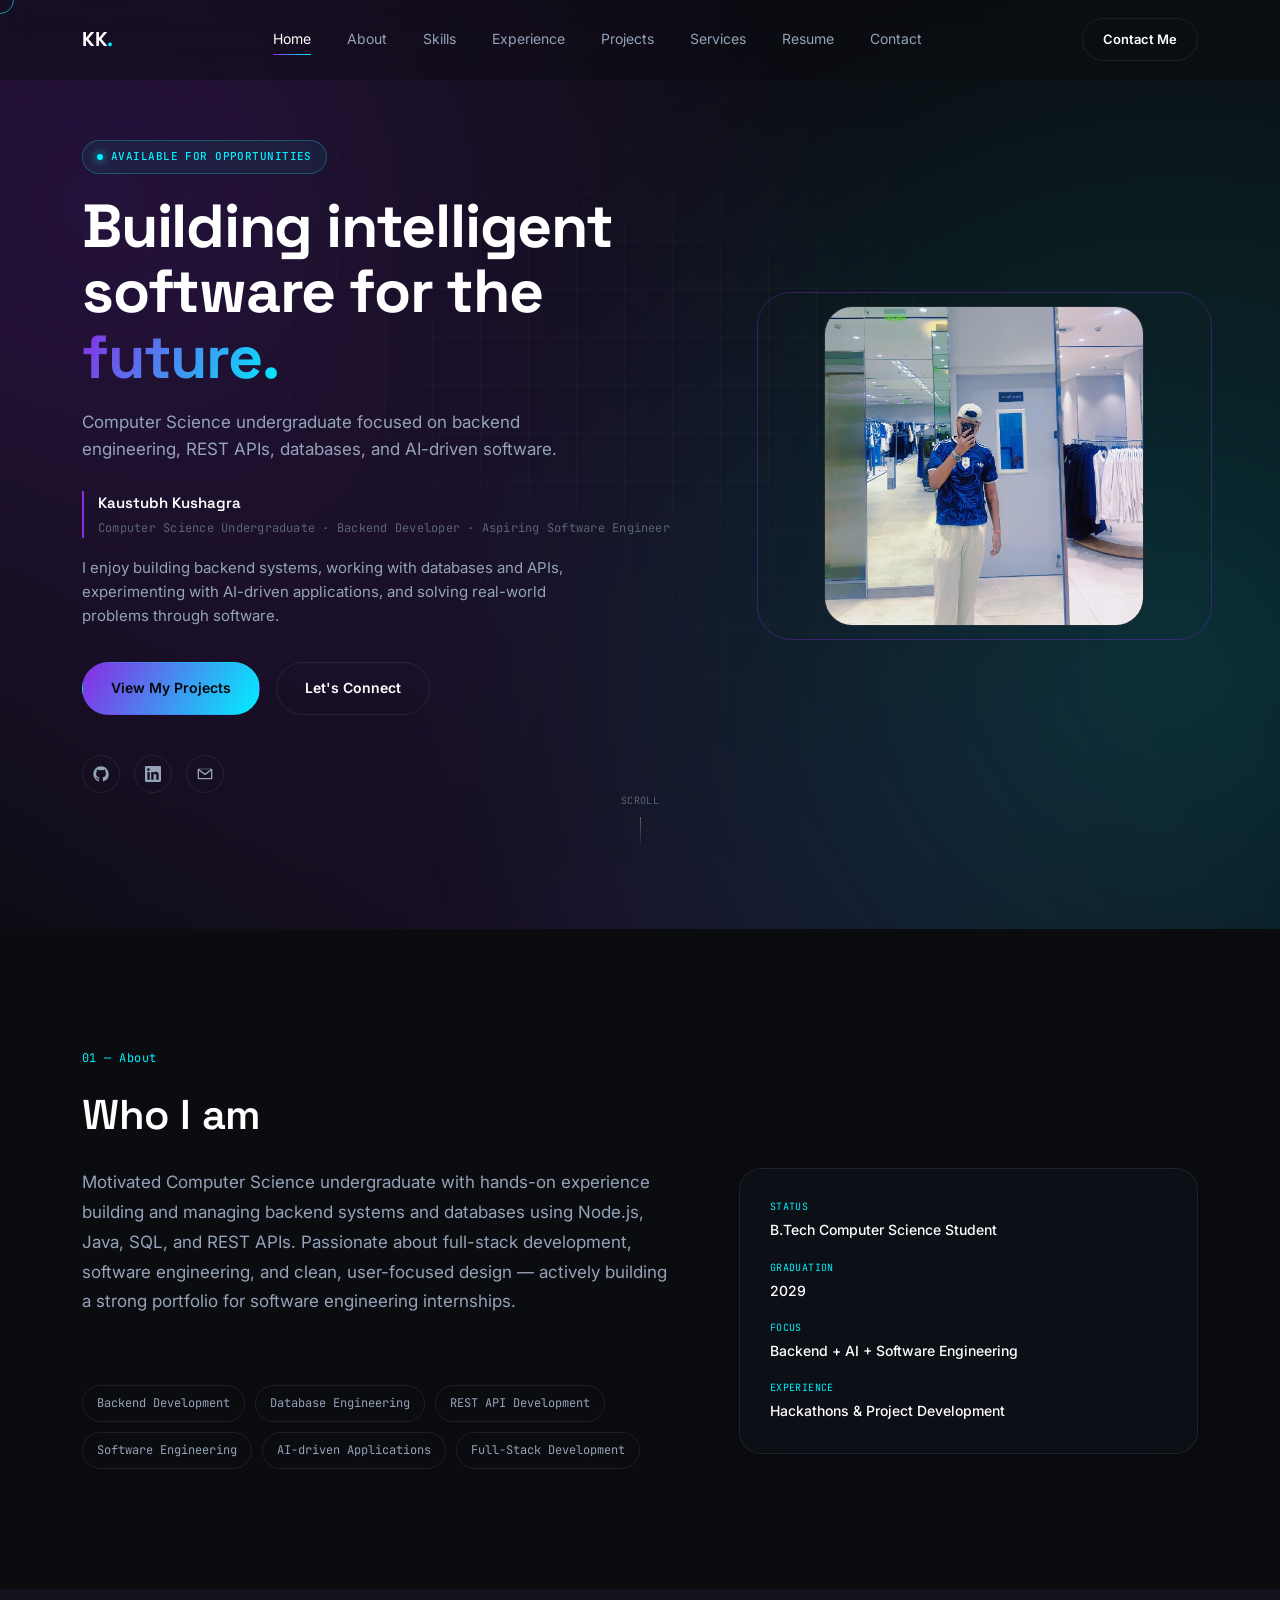
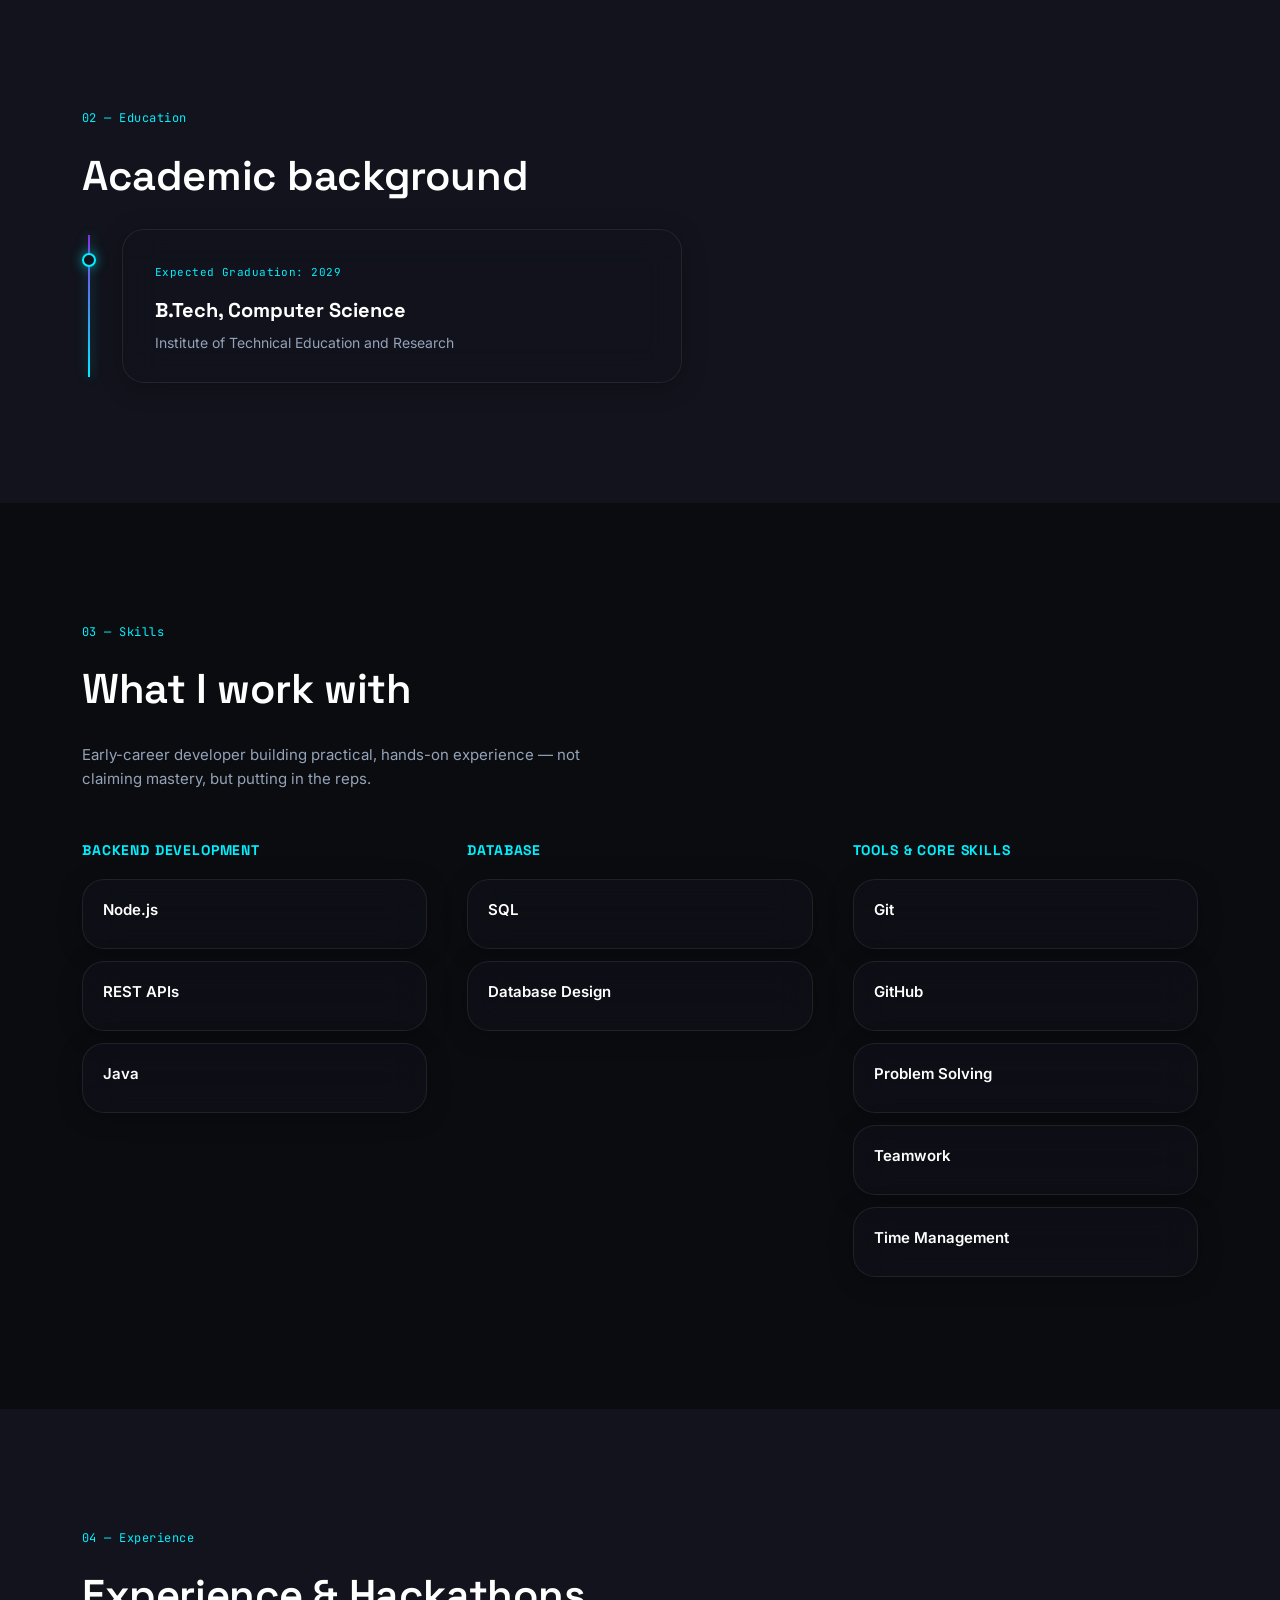
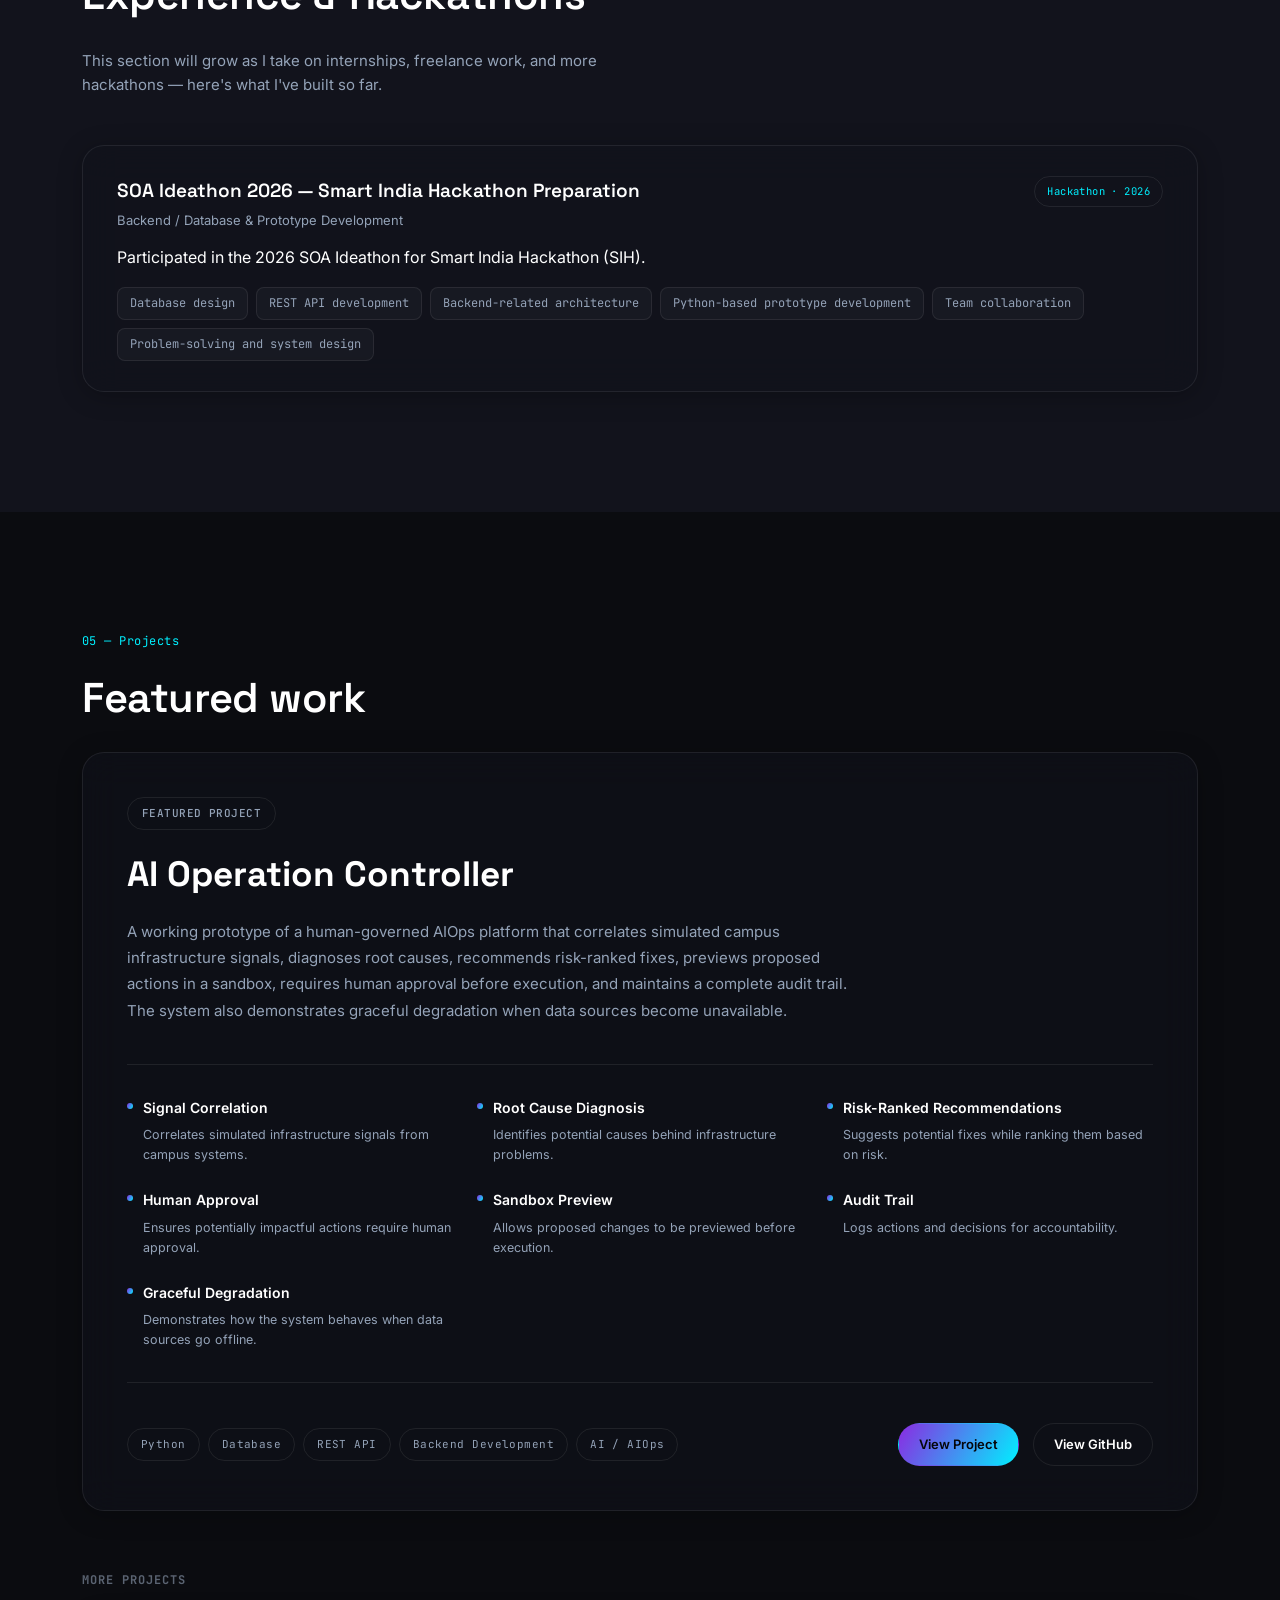
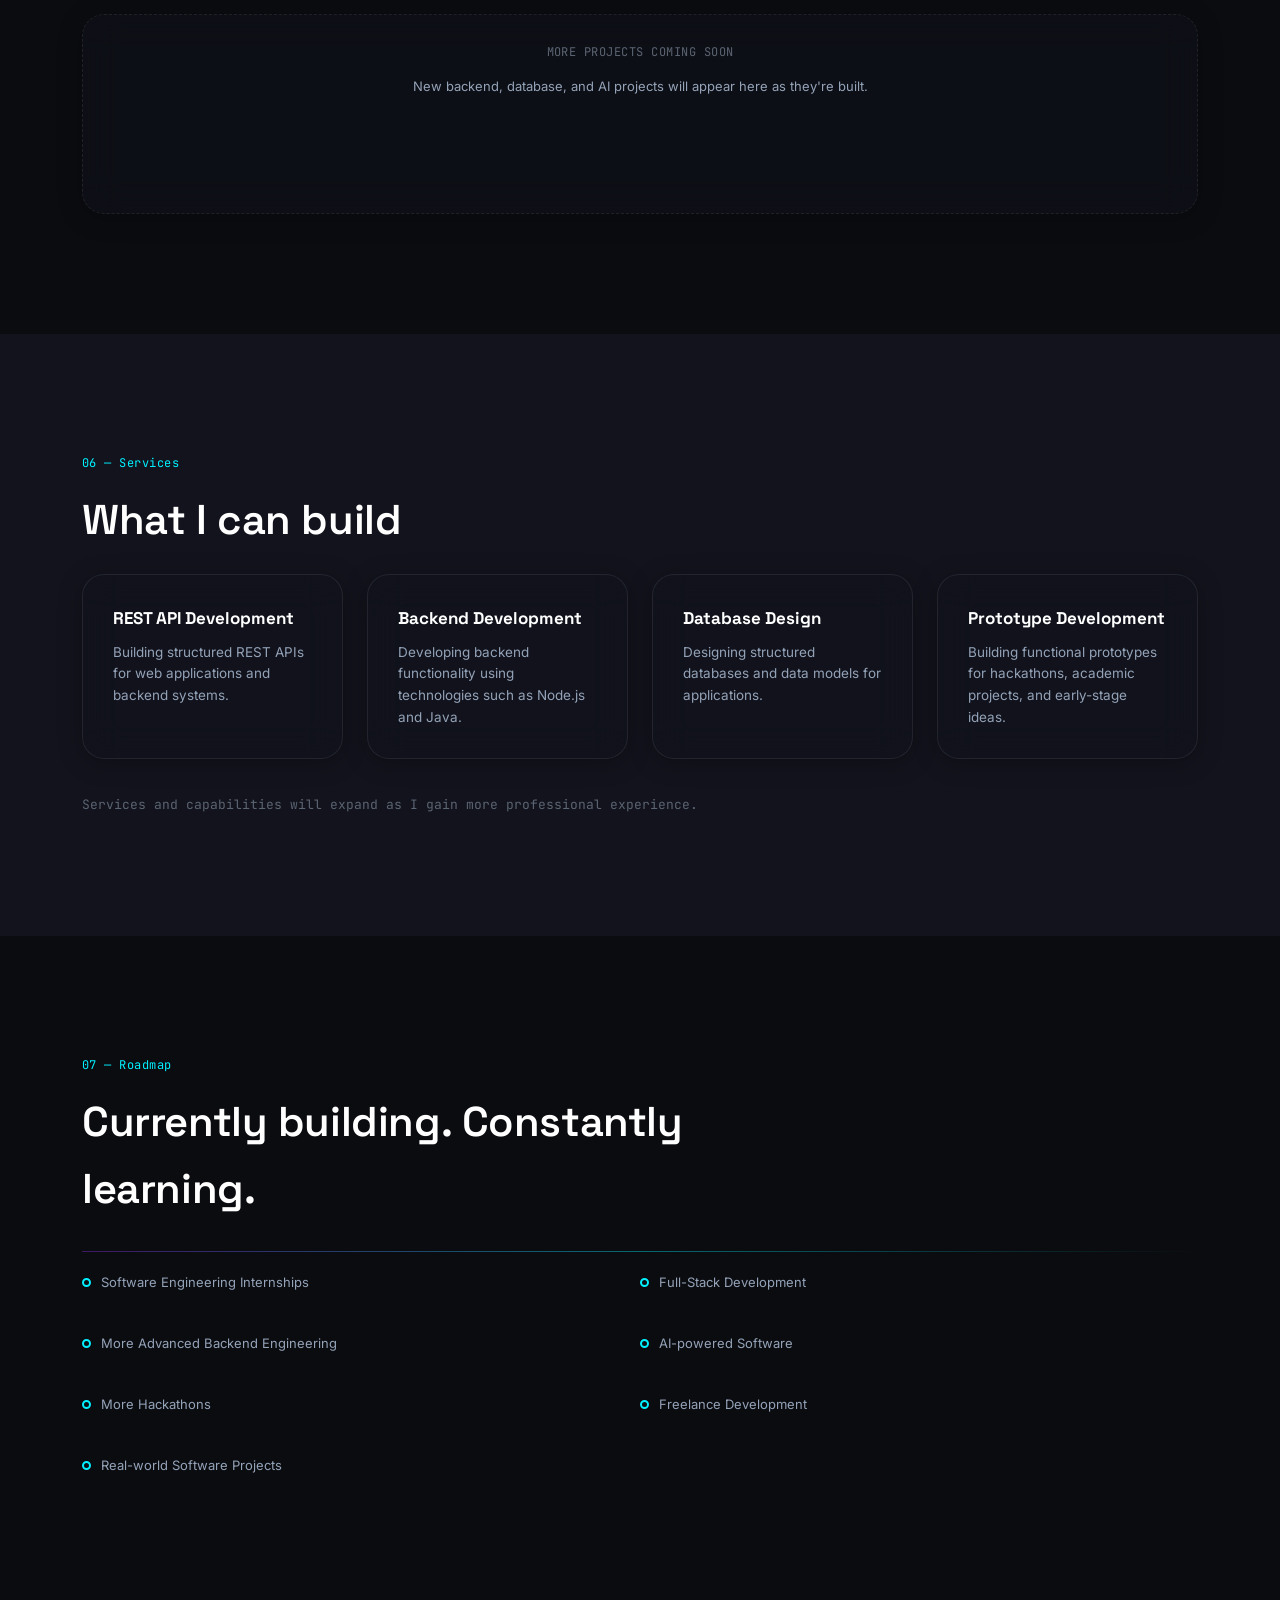
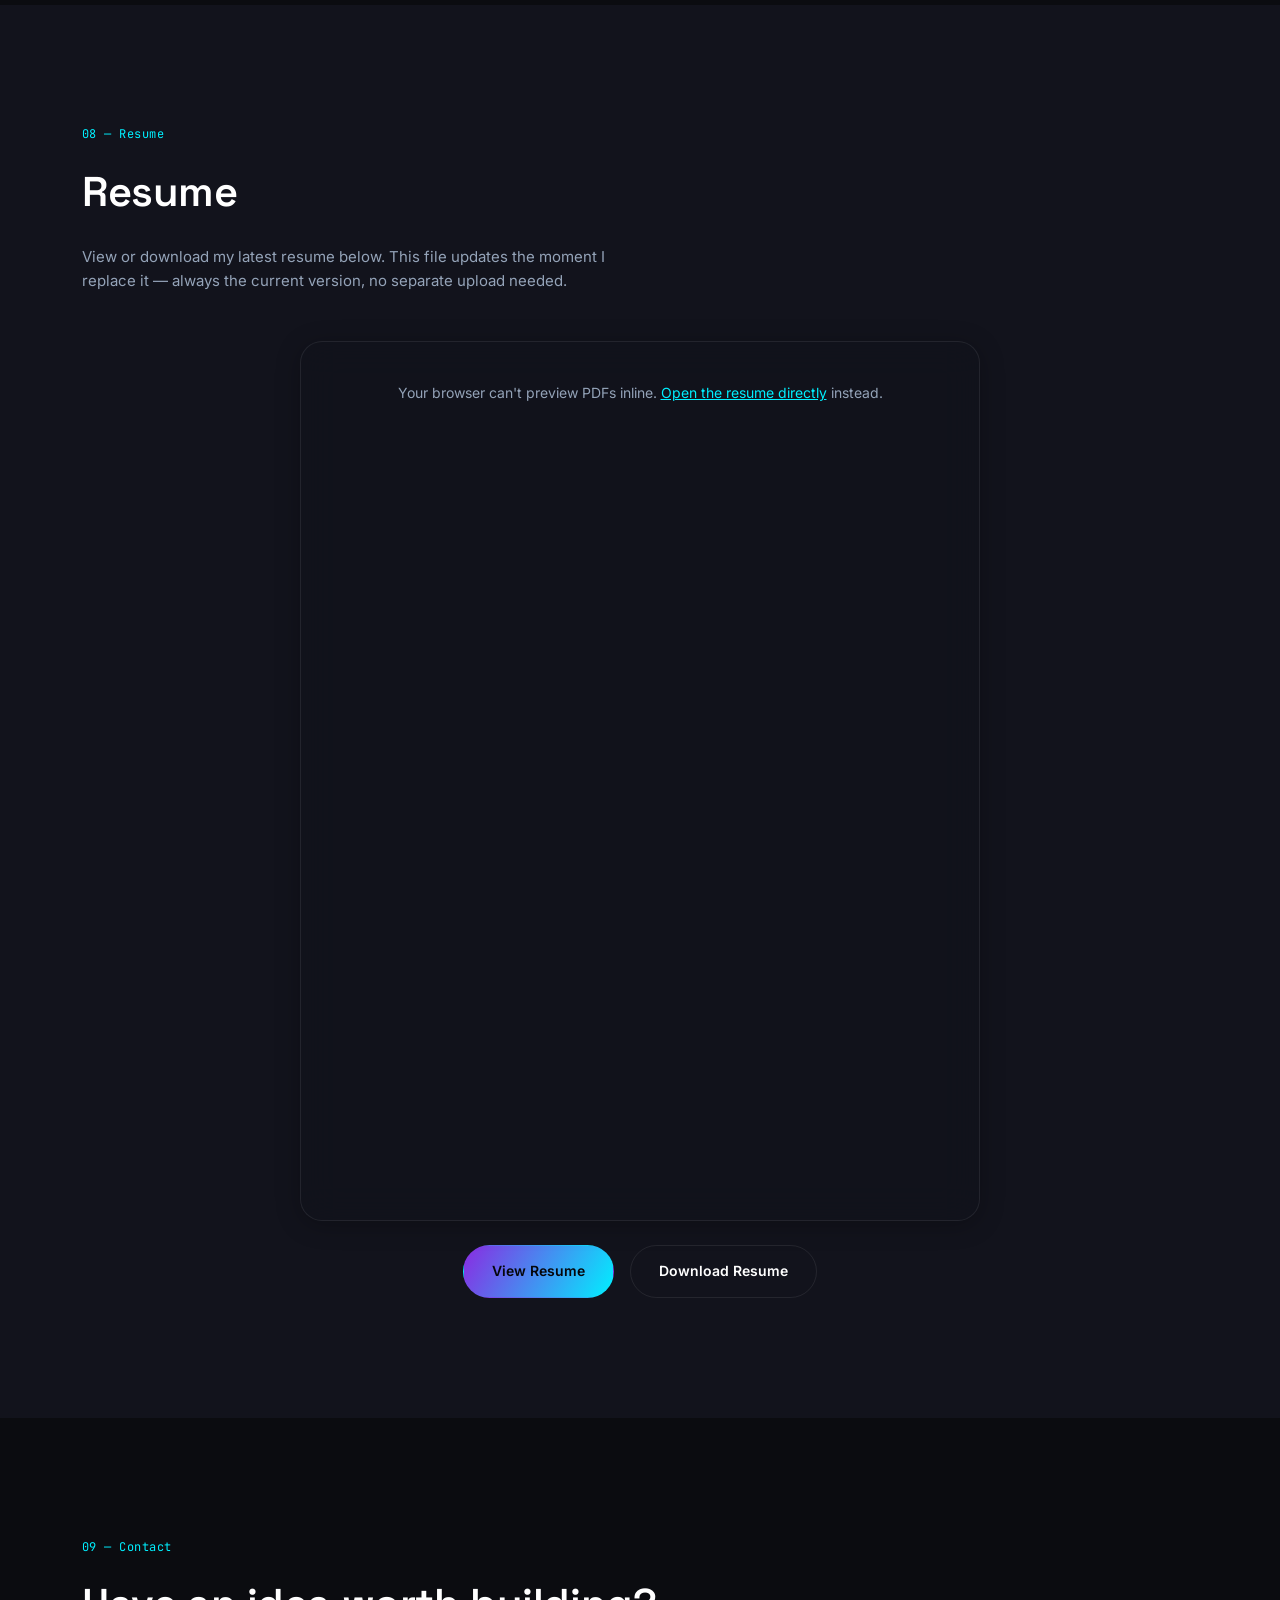
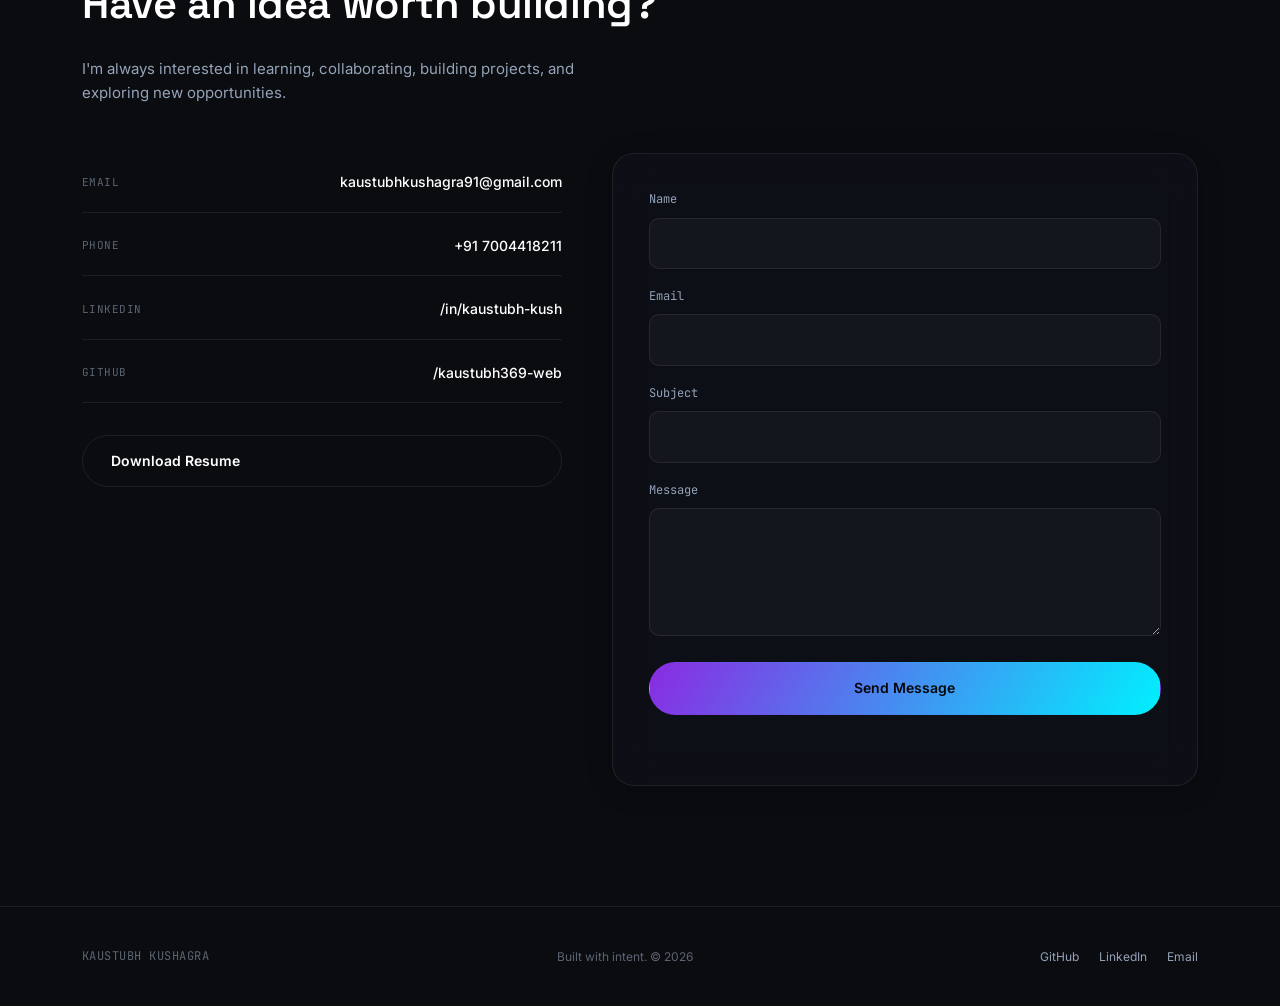
==== index.html @ 1ae7b9fc "Connect Skills/Experience/Projects to Supabase" ====
<!DOCTYPE html>
<html lang="en">
<head>
<meta charset="UTF-8">
<meta name="viewport" content="width=device-width, initial-scale=1.0">
<title>Kaustubh Kushagra — Backend Developer &amp; Aspiring Software Engineer</title>
<meta name="description" content="Portfolio of Kaustubh Kushagra — Computer Science undergraduate focused on backend engineering, REST APIs, databases, and AI-driven software.">

<link rel="preconnect" href="https://fonts.googleapis.com">
<link rel="preconnect" href="https://fonts.gstatic.com" crossorigin>
<link href="https://fonts.googleapis.com/css2?family=Space+Grotesk:wght@500;600;700&family=Inter:wght@400;500;600;700&family=JetBrains+Mono:wght@400;500&display=swap" rel="stylesheet">

<link rel="stylesheet" href="style.css">
</head>
<body>

<!-- ============================================================
     INTRO SPLASH — plays once on load, then reveals the site.
     Auto-skips instantly if the video fails to load, and respects
     "reduce motion" accessibility settings.
============================================================ -->
<div class="intro" id="intro">
  <video
    class="intro__video"
    id="introVideo"
    src="intro.mp4"
    autoplay
    muted
    playsinline
    aria-hidden="true"
  ></video>
  <button class="intro__skip mono" id="introSkip" aria-label="Skip intro">SKIP</button>
</div>

<!-- CURSOR (desktop only — auto-disabled on touch via script.js)
============================================================ -->
<div class="cursor-ring" id="cursorRing" aria-hidden="true"></div>

<!-- ============================================================
     NAVIGATION
============================================================ -->
<header class="nav" id="nav">
  <div class="nav__inner">
    <a href="#home" class="nav__logo">KK<span class="nav__logo-dot">.</span></a>

    <nav class="nav__links" id="navLinks">
      <a href="#home" class="nav__link">Home</a>
      <a href="#about" class="nav__link">About</a>
      <a href="#skills" class="nav__link">Skills</a>
      <a href="#experience" class="nav__link">Experience</a>
      <a href="#projects" class="nav__link">Projects</a>
      <a href="#services" class="nav__link">Services</a>
      <a href="#resume" class="nav__link">Resume</a>
      <a href="#contact" class="nav__link">Contact</a>
    </nav>

    <div class="nav__actions">
      <a href="#contact" class="btn btn--ghost btn--sm">Contact Me</a>
      <button class="nav__toggle" id="navToggle" aria-label="Toggle menu" aria-expanded="false">
        <span></span><span></span><span></span>
      </button>
    </div>
  </div>
</header>

<main>

<!-- ============================================================
     HERO
============================================================ -->
<section class="hero" id="home">
  <div class="hero__mesh" aria-hidden="true"></div>
  <div class="hero__grid" aria-hidden="true"></div>

  <div class="hero__inner">
    <div class="hero__content">
      <div class="badge badge--status">
        <span class="badge__dot"></span>
        <span class="mono">AVAILABLE FOR OPPORTUNITIES</span>
      </div>

      <h1 class="hero__headline">
        Building intelligent<br>
        software for the <span class="text-gradient">future.</span>
      </h1>

      <p class="hero__sub">
        Computer Science undergraduate focused on backend engineering,
        REST&nbsp;APIs, databases, and AI-driven software.
      </p>

      <div class="hero__identity">
        <span class="hero__name">Kaustubh Kushagra</span>
        <span class="hero__role">Computer Science Undergraduate · Backend Developer · Aspiring Software Engineer</span>
      </div>

      <p class="hero__desc">
        I enjoy building backend systems, working with databases and APIs,
        experimenting with AI-driven applications, and solving real-world
        problems through software.
      </p>

      <div class="hero__cta">
        <a href="#projects" class="btn btn--primary">View My Projects</a>
        <a href="#contact" class="btn btn--secondary">Let's Connect</a>
      </div>

      <div class="hero__socials">
        <a href="https://github.com/kaustubh369-web" target="_blank" rel="noopener" class="social-icon" aria-label="GitHub">
          <svg viewBox="0 0 24 24" fill="currentColor"><path d="M12 .5C5.65.5.5 5.65.5 12c0 5.09 3.29 9.4 7.86 10.93.57.1.78-.25.78-.55 0-.27-.01-1.17-.02-2.12-3.2.7-3.87-1.36-3.87-1.36-.53-1.33-1.29-1.69-1.29-1.69-1.05-.72.08-.7.08-.7 1.16.08 1.77 1.19 1.77 1.19 1.03 1.77 2.7 1.26 3.36.96.1-.75.4-1.26.73-1.55-2.55-.29-5.24-1.28-5.24-5.69 0-1.26.45-2.29 1.19-3.09-.12-.29-.52-1.46.11-3.05 0 0 .97-.31 3.18 1.18a11.03 11.03 0 0 1 5.79 0c2.2-1.49 3.17-1.18 3.17-1.18.64 1.59.24 2.76.12 3.05.74.8 1.18 1.83 1.18 3.09 0 4.42-2.69 5.4-5.25 5.68.41.36.78 1.06.78 2.14 0 1.55-.01 2.79-.01 3.17 0 .3.2.66.79.55A10.52 10.52 0 0 0 23.5 12c0-6.35-5.15-11.5-11.5-11.5Z"/></svg>
        </a>
        <a href="https://www.linkedin.com/in/kaustubh-kush" target="_blank" rel="noopener" class="social-icon" aria-label="LinkedIn">
          <svg viewBox="0 0 24 24" fill="currentColor"><path d="M20.45 20.45h-3.56v-5.57c0-1.33-.02-3.04-1.85-3.04-1.85 0-2.14 1.45-2.14 2.94v5.67H9.34V9h3.42v1.56h.05c.48-.9 1.64-1.85 3.38-1.85 3.61 0 4.28 2.38 4.28 5.47v6.27ZM5.34 7.43a2.07 2.07 0 1 1 0-4.13 2.07 2.07 0 0 1 0 4.13ZM7.12 20.45H3.55V9h3.57v11.45ZM22.22 0H1.77C.8 0 0 .78 0 1.75v20.5C0 23.22.8 24 1.77 24h20.45c.98 0 1.78-.78 1.78-1.75V1.75C24 .78 23.2 0 22.22 0Z"/></svg>
        </a>
        <a href="mailto:kaustubhkushagra91@gmail.com" class="social-icon" aria-label="Email">
          <svg viewBox="0 0 24 24" fill="currentColor"><path d="M2 4h20a1 1 0 0 1 1 1v14a1 1 0 0 1-1 1H2a1 1 0 0 1-1-1V5a1 1 0 0 1 1-1Zm19 3.24-8.53 6.14a1 1 0 0 1-1.17 0L3 7.24V18h18V7.24ZM3.4 5l8.6 6.19L20.6 5H3.4Z"/></svg>
        </a>
      </div>
    </div>

    <div class="hero__portrait">
      <div class="hero__portrait-frame">
        <img src="kaustubh.jpg" alt="Kaustubh Kushagra">
      </div>
      <div class="hero__portrait-ring" aria-hidden="true"></div>
    </div>
  </div>

  <div class="hero__scroll-hint mono" aria-hidden="true">SCROLL<span class="hero__scroll-line"></span></div>
</section>

<!-- ============================================================
     ABOUT
============================================================ -->
<section class="section" id="about">
  <div class="container">
    <p class="eyebrow mono">01 — About</p>
    <h2 class="section__title">Who I am</h2>

    <div class="about__grid">
      <p class="about__text">
        Motivated Computer Science undergraduate with hands-on experience
        building and managing backend systems and databases using Node.js,
        Java, SQL, and REST&nbsp;APIs. Passionate about full-stack development,
        software engineering, and clean, user-focused design — actively
        building a strong portfolio for software engineering internships.
      </p>

      <div class="focus-list">
        <span class="focus-list__item">Backend Development</span>
        <span class="focus-list__item">Database Engineering</span>
        <span class="focus-list__item">REST API Development</span>
        <span class="focus-list__item">Software Engineering</span>
        <span class="focus-list__item">AI-driven Applications</span>
        <span class="focus-list__item">Full-Stack Development</span>
      </div>

      <div class="glass-card profile-card">
        <div class="profile-card__row">
          <span class="mono profile-card__label">STATUS</span>
          <span class="profile-card__value">B.Tech Computer Science Student</span>
        </div>
        <div class="profile-card__row">
          <span class="mono profile-card__label">GRADUATION</span>
          <span class="profile-card__value">2029</span>
        </div>
        <div class="profile-card__row">
          <span class="mono profile-card__label">FOCUS</span>
          <span class="profile-card__value">Backend + AI + Software Engineering</span>
        </div>
        <div class="profile-card__row">
          <span class="mono profile-card__label">EXPERIENCE</span>
          <span class="profile-card__value">Hackathons &amp; Project Development</span>
        </div>
      </div>
    </div>
  </div>
</section>

<!-- ============================================================
     EDUCATION
============================================================ -->
<section class="section section--alt" id="education">
  <div class="container">
    <p class="eyebrow mono">02 — Education</p>
    <h2 class="section__title">Academic background</h2>

    <div class="timeline">
      <div class="timeline__line" aria-hidden="true"></div>
      <div class="timeline__item">
        <div class="timeline__node" aria-hidden="true"></div>
        <div class="glass-card timeline__card">
          <span class="mono timeline__tag">Expected Graduation: 2029</span>
          <h3 class="timeline__degree">B.Tech, Computer Science</h3>
          <p class="timeline__org">Institute of Technical Education and Research</p>
        </div>
      </div>
    </div>
  </div>
</section>

<!-- ============================================================
     SKILLS
============================================================ -->
<section class="section" id="skills">
  <div class="container">
    <p class="eyebrow mono">03 — Skills</p>
    <h2 class="section__title">What I work with</h2>
    <p class="section__intro">
      Early-career developer building practical, hands-on experience — not
      claiming mastery, but putting in the reps.
    </p>

    <div class="skills" id="skillsGrid"><!-- populated by script.js --></div>
  </div>
</section>

<!-- ============================================================
     EXPERIENCE / HACKATHONS
============================================================ -->
<section class="section section--alt" id="experience">
  <div class="container">
    <p class="eyebrow mono">04 — Experience</p>
    <h2 class="section__title">Experience &amp; Hackathons</h2>
    <p class="section__intro">
      This section will grow as I take on internships, freelance work, and
      more hackathons — here's what I've built so far.
    </p>

    <div class="exp-list" id="expList"><!-- populated by script.js --></div>
  </div>
</section>

<!-- ============================================================
     PROJECTS
============================================================ -->
<section class="section" id="projects">
  <div class="container">
    <p class="eyebrow mono">05 — Projects</p>
    <h2 class="section__title">Featured work</h2>

    <!-- Featured project — rendered directly (not from the grid loop) so it
         can be the large showcase card described in the brief -->
    <article class="feature-project glass-card">
      <div class="feature-project__header">
        <span class="badge badge--outline mono">FEATURED PROJECT</span>
        <h3 class="feature-project__title">AI Operation Controller</h3>
        <p class="feature-project__desc">
          A working prototype of a human-governed AIOps platform that
          correlates simulated campus infrastructure signals, diagnoses root
          causes, recommends risk-ranked fixes, previews proposed actions in
          a sandbox, requires human approval before execution, and maintains
          a complete audit trail. The system also demonstrates graceful
          degradation when data sources become unavailable.
        </p>
      </div>

      <div class="feature-project__capabilities">
        <div class="capability">
          <span class="capability__title">Signal Correlation</span>
          <span class="capability__desc">Correlates simulated infrastructure signals from campus systems.</span>
        </div>
        <div class="capability">
          <span class="capability__title">Root Cause Diagnosis</span>
          <span class="capability__desc">Identifies potential causes behind infrastructure problems.</span>
        </div>
        <div class="capability">
          <span class="capability__title">Risk-Ranked Recommendations</span>
          <span class="capability__desc">Suggests potential fixes while ranking them based on risk.</span>
        </div>
        <div class="capability">
          <span class="capability__title">Human Approval</span>
          <span class="capability__desc">Ensures potentially impactful actions require human approval.</span>
        </div>
        <div class="capability">
          <span class="capability__title">Sandbox Preview</span>
          <span class="capability__desc">Allows proposed changes to be previewed before execution.</span>
        </div>
        <div class="capability">
          <span class="capability__title">Audit Trail</span>
          <span class="capability__desc">Logs actions and decisions for accountability.</span>
        </div>
        <div class="capability">
          <span class="capability__title">Graceful Degradation</span>
          <span class="capability__desc">Demonstrates how the system behaves when data sources go offline.</span>
        </div>
      </div>

      <div class="feature-project__footer">
        <div class="tech-tags">
          <span class="tech-tag mono">Python</span>
          <span class="tech-tag mono">Database</span>
          <span class="tech-tag mono">REST API</span>
          <span class="tech-tag mono">Backend Development</span>
          <span class="tech-tag mono">AI / AIOps</span>
        </div>
        <div class="feature-project__links">
          <!-- EDIT: replace # with your live demo link once deployed -->
          <a href="#" class="btn btn--primary btn--sm">View Project</a>
          <a href="https://github.com/kaustubh369-web/AI-operations-Controller" target="_blank" rel="noopener" class="btn btn--secondary btn--sm">View GitHub</a>
        </div>
      </div>
    </article>

    <!-- More projects — data-driven grid, see script.js PROJECTS array -->
    <div class="projects-more">
      <h3 class="projects-more__title mono">MORE PROJECTS</h3>
      <div class="project-grid" id="projectGrid"><!-- populated by script.js --></div>
    </div>
  </div>
</section>

<!-- ============================================================
     SERVICES
============================================================ -->
<section class="section section--alt" id="services">
  <div class="container">
    <p class="eyebrow mono">06 — Services</p>
    <h2 class="section__title">What I can build</h2>

    <div class="services-grid">
      <div class="glass-card service-card">
        <h3 class="service-card__title">REST API Development</h3>
        <p class="service-card__desc">Building structured REST APIs for web applications and backend systems.</p>
      </div>
      <div class="glass-card service-card">
        <h3 class="service-card__title">Backend Development</h3>
        <p class="service-card__desc">Developing backend functionality using technologies such as Node.js and Java.</p>
      </div>
      <div class="glass-card service-card">
        <h3 class="service-card__title">Database Design</h3>
        <p class="service-card__desc">Designing structured databases and data models for applications.</p>
      </div>
      <div class="glass-card service-card">
        <h3 class="service-card__title">Prototype Development</h3>
        <p class="service-card__desc">Building functional prototypes for hackathons, academic projects, and early-stage ideas.</p>
      </div>
    </div>

    <p class="services__note">Services and capabilities will expand as I gain more professional experience.</p>
  </div>
</section>

<!-- ============================================================
     CURRENTLY LEARNING / FUTURE GOALS
============================================================ -->
<section class="section" id="future">
  <div class="container">
    <p class="eyebrow mono">07 — Roadmap</p>
    <h2 class="section__title">Currently building. Constantly learning.</h2>

    <div class="roadmap">
      <div class="roadmap__track" aria-hidden="true"></div>
      <div class="roadmap__item"><span class="roadmap__dot"></span><span>Software Engineering Internships</span></div>
      <div class="roadmap__item"><span class="roadmap__dot"></span><span>Full-Stack Development</span></div>
      <div class="roadmap__item"><span class="roadmap__dot"></span><span>More Advanced Backend Engineering</span></div>
      <div class="roadmap__item"><span class="roadmap__dot"></span><span>AI-powered Software</span></div>
      <div class="roadmap__item"><span class="roadmap__dot"></span><span>More Hackathons</span></div>
      <div class="roadmap__item"><span class="roadmap__dot"></span><span>Freelance Development</span></div>
      <div class="roadmap__item"><span class="roadmap__dot"></span><span>Real-world Software Projects</span></div>
    </div>
  </div>
</section>

<!-- ============================================================
     RESUME
============================================================ -->
<section class="section section--alt" id="resume">
  <div class="container">
    <p class="eyebrow mono">08 — Resume</p>
    <h2 class="section__title">Resume</h2>
    <p class="section__intro">
      View or download my latest resume below. This file updates the moment
      I replace it — always the current version, no separate upload needed.
    </p>

    <div class="resume-block">
      <div class="glass-card resume-embed-wrap">
        <!-- object + fallback link: if a browser/device can't render the
             embedded PDF (common on some mobile browsers), the fallback
             text and link below still work. -->
        <object data="resume.pdf" type="application/pdf" class="resume-embed">
          <p class="resume-embed__fallback">
            Your browser can't preview PDFs inline.
            <a href="resume.pdf" target="_blank" rel="noopener">Open the resume directly</a> instead.
          </p>
        </object>
      </div>

      <div class="resume-actions">
        <a href="resume.pdf" target="_blank" rel="noopener" class="btn btn--primary">View Resume</a>
        <a href="resume.pdf" download class="btn btn--secondary">Download Resume</a>
      </div>
    </div>
  </div>
</section>

<!-- ============================================================
     CONTACT
============================================================ -->
<section class="section" id="contact">
  <div class="container">
    <p class="eyebrow mono">09 — Contact</p>
    <h2 class="section__title">Have an idea worth building?</h2>
    <p class="section__intro">
      I'm always interested in learning, collaborating, building projects,
      and exploring new opportunities.
    </p>

    <div class="contact__grid">
      <div class="contact__info">
        <a href="mailto:kaustubhkushagra91@gmail.com" class="contact__row">
          <span class="mono contact__label">EMAIL</span>
          <span class="contact__value">kaustubhkushagra91@gmail.com</span>
        </a>
        <a href="tel:+917004418211" class="contact__row">
          <span class="mono contact__label">PHONE</span>
          <span class="contact__value">+91 7004418211</span>
        </a>
        <a href="https://www.linkedin.com/in/kaustubh-kush" target="_blank" rel="noopener" class="contact__row">
          <span class="mono contact__label">LINKEDIN</span>
          <span class="contact__value">/in/kaustubh-kush</span>
        </a>
        <a href="https://github.com/kaustubh369-web" target="_blank" rel="noopener" class="contact__row">
          <span class="mono contact__label">GITHUB</span>
          <span class="contact__value">/kaustubh369-web</span>
        </a>

        <!-- EDIT: this points to resume.pdf in the same folder — replacing
             that file (same filename) updates this link automatically -->
        <a href="resume.pdf" download class="btn btn--secondary contact__resume-btn">
          Download Resume
        </a>
      </div>

      <form class="glass-card contact-form" id="contactForm" novalidate>
        <div class="form-field">
          <label for="name">Name</label>
          <input type="text" id="name" name="name" required autocomplete="name">
        </div>
        <div class="form-field">
          <label for="email">Email</label>
          <input type="email" id="email" name="email" required autocomplete="email">
        </div>
        <div class="form-field">
          <label for="subject">Subject</label>
          <input type="text" id="subject" name="subject" required>
        </div>
        <div class="form-field">
          <label for="message">Message</label>
          <textarea id="message" name="message" rows="4" required></textarea>
        </div>
        <!-- honeypot field for basic spam protection — kept hidden from real users -->
        <div class="form-field form-field--hidden" aria-hidden="true">
          <label for="company">Company</label>
          <input type="text" id="company" name="company" tabindex="-1" autocomplete="off">
        </div>

        <button type="submit" class="btn btn--primary contact-form__submit">Send Message</button>
        <p class="contact-form__status mono" id="formStatus" role="status"></p>
      </form>
    </div>
  </div>
</section>

</main>

<!-- ============================================================
     FOOTER
============================================================ -->
<footer class="footer">
  <div class="container footer__inner">
    <span class="mono footer__brand">KAUSTUBH KUSHAGRA</span>
    <span class="footer__copy">Built with intent. © <span id="year"></span></span>
    <div class="footer__socials">
      <a href="https://github.com/kaustubh369-web" target="_blank" rel="noopener" aria-label="GitHub">GitHub</a>
      <a href="https://www.linkedin.com/in/kaustubh-kush" target="_blank" rel="noopener" aria-label="LinkedIn">LinkedIn</a>
      <a href="mailto:kaustubhkushagra91@gmail.com" aria-label="Email">Email</a>
    </div>
  </div>
</footer>

<script src="script.js"></script>
</body>
</html>
---- style.css ----
/* ============================================================
   DESIGN TOKENS
   Edit these variables to change the entire site's look in one place.
============================================================ */
:root {
  /* Backgrounds */
  --bg-primary: #0B0C10;      /* Obsidian */
  --bg-secondary: #12131C;    /* Deep Charcoal */
  --bg-elevated: #15171F;

  /* Accent gradient */
  --accent-violet: #8A2BE2;
  --accent-cyan: #00F0FF;
  --accent-gradient: linear-gradient(120deg, var(--accent-violet), var(--accent-cyan));

  /* Text */
  --text-primary: #FFFFFF;
  --text-secondary: #94A3B8;
  --text-muted: #5B6472;

  /* Borders / glass */
  --border-subtle: rgba(255, 255, 255, 0.08);
  --border-glow: rgba(138, 43, 226, 0.35);
  --glass-bg: rgba(18, 19, 28, 0.55);

  /* Type */
  --font-display: 'Space Grotesk', sans-serif;
  --font-body: 'Inter', sans-serif;
  --font-mono: 'JetBrains Mono', monospace;

  /* Layout */
  --container-w: 1180px;
  --radius-md: 14px;
  --radius-lg: 22px;

  --ease: cubic-bezier(0.16, 1, 0.3, 1);
}

/* ============================================================
   RESET
============================================================ */
* { margin: 0; padding: 0; box-sizing: border-box; }

html { scroll-behavior: smooth; }

@media (prefers-reduced-motion: reduce) {
  html { scroll-behavior: auto; }
  *, *::before, *::after {
    animation-duration: 0.01ms !important;
    animation-iteration-count: 1 !important;
    transition-duration: 0.01ms !important;
    scroll-behavior: auto !important;
  }
}

body {
  background: var(--bg-primary);
  color: var(--text-primary);
  font-family: var(--font-body);
  line-height: 1.6;
  -webkit-font-smoothing: antialiased;
  overflow-x: hidden;
}

img { max-width: 100%; display: block; }
a { color: inherit; text-decoration: none; }
button { font: inherit; cursor: pointer; }
input, textarea { font: inherit; }
ul { list-style: none; }

.mono { font-family: var(--font-mono); letter-spacing: 0.04em; }

.text-gradient {
  background: var(--accent-gradient);
  -webkit-background-clip: text;
  background-clip: text;
  color: transparent;
}

.container {
  max-width: var(--container-w);
  margin: 0 auto;
  padding: 0 32px;
}

/* Focus visibility (accessibility floor) */
a:focus-visible, button:focus-visible, input:focus-visible, textarea:focus-visible {
  outline: 2px solid var(--accent-cyan);
  outline-offset: 3px;
  border-radius: 4px;
}

/* ============================================================
   INTRO SPLASH
============================================================ */
.intro {
  position: fixed;
  inset: 0;
  z-index: 10000;
  background: var(--bg-primary);
  display: flex;
  align-items: center;
  justify-content: center;
  transition: opacity 0.6s var(--ease);
}
.intro.is-hidden {
  opacity: 0;
  pointer-events: none;
}
.intro__video {
  width: 100%;
  height: 100%;
  object-fit: cover;
}
.intro__skip {
  position: absolute;
  bottom: 32px;
  right: 32px;
  padding: 10px 20px;
  border-radius: 999px;
  border: 1px solid rgba(255, 255, 255, 0.25);
  background: rgba(0, 0, 0, 0.3);
  color: var(--text-primary);
  font-size: 11px;
  letter-spacing: 0.08em;
  transition: border-color 0.2s var(--ease), background 0.2s var(--ease);
}
.intro__skip:hover { border-color: var(--accent-cyan); background: rgba(0, 0, 0, 0.5); }

/* While the intro is showing, keep the page beneath it from scrolling
   or being reachable — it becomes normal again once .is-hidden is added
   (see script.js), which also removes this class from body. */
body.intro-active { overflow: hidden; height: 100vh; }

@media (prefers-reduced-motion: reduce) {
  .intro { display: none; } /* skip entirely — see also the JS check */
}

/* ============================================================
   CUSTOM CURSOR (desktop only)
============================================================ */
.cursor-ring {
  position: fixed;
  top: 0; left: 0;
  width: 28px; height: 28px;
  border: 1px solid rgba(0, 240, 255, 0.6);
  border-radius: 50%;
  pointer-events: none;
  z-index: 9999;
  transform: translate(-50%, -50%);
  transition: width 0.25s var(--ease), height 0.25s var(--ease),
              border-color 0.25s var(--ease), background 0.25s var(--ease);
  will-change: transform;
}
.cursor-ring.is-active {
  width: 48px; height: 48px;
  background: rgba(138, 43, 226, 0.12);
  border-color: var(--accent-violet);
}
@media (hover: none), (pointer: coarse) {
  .cursor-ring { display: none; }
}

/* ============================================================
   NAVIGATION
============================================================ */
.nav {
  position: fixed;
  top: 0; left: 0; right: 0;
  z-index: 1000;
  padding: 18px 0;
  background: rgba(11, 12, 16, 0.4);
  backdrop-filter: blur(16px);
  -webkit-backdrop-filter: blur(16px);
  border-bottom: 1px solid transparent;
  transition: border-color 0.3s var(--ease), background 0.3s var(--ease);
}
.nav.is-scrolled {
  background: rgba(11, 12, 16, 0.75);
  border-bottom-color: var(--border-subtle);
}
.nav__inner {
  max-width: var(--container-w);
  margin: 0 auto;
  padding: 0 32px;
  display: flex;
  align-items: center;
  justify-content: space-between;
}
.nav__logo {
  font-family: var(--font-display);
  font-weight: 700;
  font-size: 20px;
  letter-spacing: -0.02em;
}
.nav__logo-dot { color: var(--accent-cyan); }

.nav__links {
  display: flex;
  gap: 36px;
}
.nav__link {
  font-size: 14px;
  color: var(--text-secondary);
  position: relative;
  padding: 4px 0;
  transition: color 0.2s var(--ease);
}
.nav__link:hover, .nav__link.is-active { color: var(--text-primary); }
.nav__link::after {
  content: '';
  position: absolute;
  bottom: 0; left: 0;
  width: 0; height: 1px;
  background: var(--accent-gradient);
  transition: width 0.25s var(--ease);
}
.nav__link:hover::after, .nav__link.is-active::after { width: 100%; }

.nav__actions { display: flex; align-items: center; gap: 16px; }

.nav__toggle {
  display: none;
  flex-direction: column;
  gap: 5px;
  background: none;
  border: none;
  padding: 8px;
}
.nav__toggle span {
  width: 22px; height: 1.5px;
  background: var(--text-primary);
  transition: transform 0.25s var(--ease), opacity 0.25s var(--ease);
}
.nav__toggle.is-open span:nth-child(1) { transform: translateY(6.5px) rotate(45deg); }
.nav__toggle.is-open span:nth-child(2) { opacity: 0; }
.nav__toggle.is-open span:nth-child(3) { transform: translateY(-6.5px) rotate(-45deg); }

/* ============================================================
   BUTTONS
============================================================ */
.btn {
  display: inline-flex;
  align-items: center;
  justify-content: center;
  gap: 8px;
  padding: 14px 28px;
  border-radius: 999px;
  font-size: 14px;
  font-weight: 600;
  border: 1px solid transparent;
  transition: transform 0.2s var(--ease), box-shadow 0.2s var(--ease), border-color 0.2s var(--ease), background 0.2s var(--ease);
  white-space: nowrap;
}
.btn--sm { padding: 10px 20px; font-size: 13px; }

.btn--primary {
  background: var(--accent-gradient);
  color: #05060A;
}
.btn--primary:hover {
  transform: translateY(-2px);
  box-shadow: 0 8px 30px rgba(138, 43, 226, 0.35);
}

.btn--secondary {
  background: transparent;
  border-color: var(--border-subtle);
  color: var(--text-primary);
}
.btn--secondary:hover {
  border-color: var(--accent-cyan);
  box-shadow: 0 0 0 1px rgba(0, 240, 255, 0.2);
  transform: translateY(-2px);
}

.btn--ghost {
  background: transparent;
  color: var(--text-primary);
  border-color: var(--border-subtle);
}
.btn--ghost:hover { border-color: var(--accent-violet); }

/* ============================================================
   BADGES
============================================================ */
.badge {
  display: inline-flex;
  align-items: center;
  gap: 8px;
  padding: 7px 14px;
  border-radius: 999px;
  font-size: 11px;
  font-weight: 500;
}
.badge--status {
  background: rgba(0, 240, 255, 0.06);
  border: 1px solid rgba(0, 240, 255, 0.25);
  color: var(--accent-cyan);
}
.badge__dot {
  width: 6px; height: 6px;
  border-radius: 50%;
  background: var(--accent-cyan);
  box-shadow: 0 0 8px var(--accent-cyan);
  animation: pulse 2s ease-in-out infinite;
}
@keyframes pulse {
  0%, 100% { opacity: 1; }
  50% { opacity: 0.35; }
}
.badge--outline {
  border: 1px solid var(--border-subtle);
  color: var(--text-secondary);
}

/* ============================================================
   HERO
============================================================ */
.hero {
  position: relative;
  min-height: 100vh;
  display: flex;
  flex-direction: column;
  justify-content: center;
  padding: 140px 0 80px;
  overflow: hidden;
}

.hero__mesh {
  position: absolute;
  inset: -20%;
  background:
    radial-gradient(circle at 20% 30%, rgba(138, 43, 226, 0.22), transparent 45%),
    radial-gradient(circle at 80% 65%, rgba(0, 240, 255, 0.16), transparent 45%),
    radial-gradient(circle at 50% 90%, rgba(138, 43, 226, 0.12), transparent 50%);
  filter: blur(60px);
  animation: meshDrift 22s ease-in-out infinite alternate;
  z-index: 0;
}
@keyframes meshDrift {
  0%   { transform: translate(0, 0) scale(1); }
  50%  { transform: translate(-3%, 2%) scale(1.05); }
  100% { transform: translate(2%, -3%) scale(1.02); }
}

.hero__grid {
  position: absolute;
  inset: 0;
  background-image:
    linear-gradient(rgba(255,255,255,0.025) 1px, transparent 1px),
    linear-gradient(90deg, rgba(255,255,255,0.025) 1px, transparent 1px);
  background-size: 48px 48px;
  mask-image: radial-gradient(ellipse 70% 60% at 50% 40%, black 20%, transparent 75%);
  z-index: 0;
}

.hero__inner {
  position: relative;
  z-index: 1;
  max-width: var(--container-w);
  margin: 0 auto;
  padding: 0 32px;
  display: grid;
  grid-template-columns: 1.2fr 0.8fr;
  gap: 48px;
  align-items: center;
}

.hero__content { animation: fadeUp 0.9s var(--ease) both; }
@keyframes fadeUp {
  from { opacity: 0; transform: translateY(24px); }
  to   { opacity: 1; transform: translateY(0); }
}

.hero__headline {
  font-family: var(--font-display);
  font-size: clamp(2.4rem, 5vw, 3.8rem);
  font-weight: 700;
  line-height: 1.08;
  letter-spacing: -0.02em;
  margin: 20px 0 18px;
}

.hero__sub {
  font-size: 17px;
  color: var(--text-secondary);
  max-width: 480px;
  margin-bottom: 28px;
}

.hero__identity {
  display: flex;
  flex-direction: column;
  gap: 4px;
  margin-bottom: 18px;
  padding-left: 14px;
  border-left: 2px solid;
  border-image: var(--accent-gradient) 1;
}
.hero__name {
  font-family: var(--font-display);
  font-weight: 600;
  font-size: 15px;
}
.hero__role {
  font-size: 12px;
  color: var(--text-muted);
  font-family: var(--font-mono);
  letter-spacing: 0.02em;
}

.hero__desc {
  color: var(--text-secondary);
  max-width: 500px;
  margin-bottom: 34px;
  font-size: 15px;
}

.hero__cta {
  display: flex;
  gap: 16px;
  margin-bottom: 40px;
  flex-wrap: wrap;
}

.hero__socials { display: flex; gap: 14px; }
.social-icon {
  width: 38px; height: 38px;
  display: flex; align-items: center; justify-content: center;
  border-radius: 50%;
  border: 1px solid var(--border-subtle);
  color: var(--text-secondary);
  transition: all 0.25s var(--ease);
}
.social-icon svg { width: 16px; height: 16px; }
.social-icon:hover {
  color: var(--text-primary);
  border-color: var(--accent-cyan);
  transform: translateY(-3px);
  box-shadow: 0 6px 20px rgba(0, 240, 255, 0.15);
}

.hero__portrait {
  position: relative;
  display: flex;
  align-items: center;
  justify-content: center;
  animation: fadeUp 0.9s 0.15s var(--ease) both;
}
.hero__portrait-frame {
  position: relative;
  width: 100%;
  max-width: 320px;
  aspect-ratio: 1 / 1;
  border-radius: 28px;
  background: var(--glass-bg);
  border: 1px solid var(--border-subtle);
  backdrop-filter: blur(20px);
  display: flex;
  align-items: center;
  justify-content: center;
  overflow: hidden;
  z-index: 1;
}
.hero__portrait-frame img { width: 100%; height: 100%; object-fit: cover; }
.hero__portrait-placeholder {
  display: flex;
  flex-direction: column;
  align-items: center;
  gap: 14px;
  color: var(--text-muted);
}
.hero__portrait-placeholder svg { width: 64px; height: 64px; opacity: 0.5; }
.hero__portrait-label { font-size: 11px; }
.hero__portrait-ring {
  position: absolute;
  inset: -14px;
  border-radius: 34px;
  border: 1px solid var(--border-glow);
  animation: ringSpin 30s linear infinite;
  z-index: 0;
}
@keyframes ringSpin {
  from { transform: rotate(0deg); }
  to   { transform: rotate(360deg); }
}

.hero__scroll-hint {
  position: relative;
  z-index: 1;
  margin: 0 auto;
  display: flex;
  flex-direction: column;
  align-items: center;
  gap: 8px;
  font-size: 10px;
  color: var(--text-muted);
}
.hero__scroll-line {
  width: 1px; height: 32px;
  background: linear-gradient(var(--text-muted), transparent);
  animation: scrollLine 2s ease-in-out infinite;
}
@keyframes scrollLine {
  0% { transform: scaleY(0); transform-origin: top; }
  50% { transform: scaleY(1); transform-origin: top; }
  50.1% { transform-origin: bottom; }
  100% { transform: scaleY(0); transform-origin: bottom; }
}

/* ============================================================
   SECTIONS (shared)
============================================================ */
.section { padding: 120px 0; position: relative; }
.section--alt { background: var(--bg-secondary); }

.eyebrow {
  font-size: 12px;
  color: var(--accent-cyan);
  margin-bottom: 14px;
}

.section__title {
  font-family: var(--font-display);
  font-size: clamp(1.8rem, 3.4vw, 2.6rem);
  font-weight: 600;
  letter-spacing: -0.01em;
  margin-bottom: 20px;
  max-width: 700px;
}

.section__intro {
  color: var(--text-secondary);
  max-width: 560px;
  margin-bottom: 48px;
  font-size: 15px;
}

/* scroll reveal */
.reveal {
  opacity: 0;
  transform: translateY(28px);
  transition: opacity 0.7s var(--ease), transform 0.7s var(--ease);
}
.reveal.is-visible { opacity: 1; transform: translateY(0); }

/* ============================================================
   GLASSMORPHISM CARD (base)
============================================================ */
.glass-card {
  background: var(--glass-bg);
  border: 1px solid var(--border-subtle);
  border-radius: var(--radius-lg);
  backdrop-filter: blur(18px);
  -webkit-backdrop-filter: blur(18px);
  box-shadow: 0 4px 24px rgba(0, 0, 0, 0.25);
  transition: transform 0.3s var(--ease), border-color 0.3s var(--ease), box-shadow 0.3s var(--ease);
}
.glass-card:hover {
  transform: translateY(-4px);
  border-color: var(--border-glow);
  box-shadow: 0 12px 40px rgba(138, 43, 226, 0.15);
}

/* ============================================================
   ABOUT
============================================================ */
.about__grid {
  display: grid;
  grid-template-columns: 1.3fr 1fr;
  gap: 40px 60px;
}
.about__text {
  font-size: 17px;
  color: var(--text-secondary);
  line-height: 1.75;
  grid-column: 1;
}
.focus-list {
  grid-column: 1;
  display: flex;
  flex-wrap: wrap;
  gap: 10px;
  margin-top: 28px;
}
.focus-list__item {
  font-size: 12px;
  font-family: var(--font-mono);
  padding: 8px 14px;
  border-radius: 999px;
  border: 1px solid var(--border-subtle);
  color: var(--text-secondary);
}
.profile-card {
  grid-column: 2;
  grid-row: 1 / 3;
  padding: 30px;
  display: flex;
  flex-direction: column;
  gap: 18px;
  align-self: start;
}
.profile-card__row { display: flex; flex-direction: column; gap: 4px; }
.profile-card__label { font-size: 10px; color: var(--accent-cyan); }
.profile-card__value { font-size: 14px; font-weight: 500; }

/* ============================================================
   EDUCATION — timeline
============================================================ */
.timeline { position: relative; padding-left: 40px; }
.timeline__line {
  position: absolute;
  left: 6px; top: 6px; bottom: 6px;
  width: 2px;
  background: var(--accent-gradient);
  box-shadow: 0 0 12px rgba(0, 240, 255, 0.4);
}
.timeline__item { position: relative; }
.timeline__node {
  position: absolute;
  left: -40px; top: 24px;
  width: 14px; height: 14px;
  border-radius: 50%;
  background: var(--bg-secondary);
  border: 2px solid var(--accent-cyan);
  box-shadow: 0 0 12px rgba(0, 240, 255, 0.6);
}
.timeline__card { padding: 28px 32px; max-width: 560px; }
.timeline__tag { font-size: 11px; color: var(--accent-cyan); }
.timeline__degree { font-family: var(--font-display); font-size: 20px; margin: 10px 0 6px; }
.timeline__org { color: var(--text-secondary); font-size: 14px; }
.timeline__meta { color: var(--text-muted); font-size: 12px; margin-top: 10px; font-family: var(--font-mono); }

/* ============================================================
   SKILLS
============================================================ */
.skills {
  display: grid;
  grid-template-columns: repeat(3, 1fr);
  gap: 40px;
}
.skills__category-title {
  font-family: var(--font-display);
  font-size: 14px;
  color: var(--accent-cyan);
  margin-bottom: 18px;
  text-transform: uppercase;
  letter-spacing: 0.06em;
}
.skill-card {
  padding: 18px 20px;
  margin-bottom: 12px;
  cursor: default;
  position: relative;
  overflow: hidden;
}
.skill-card__name { font-weight: 600; font-size: 15px; }
.skill-card__desc {
  font-size: 12.5px;
  color: var(--text-secondary);
  margin-top: 8px;
  max-height: 0;
  opacity: 0;
  overflow: hidden;
  transition: max-height 0.35s var(--ease), opacity 0.3s var(--ease), margin-top 0.35s var(--ease);
}
.skill-card:hover .skill-card__desc {
  max-height: 60px;
  opacity: 1;
}
.skill-card:hover { border-color: var(--accent-cyan); }

/* ============================================================
   EXPERIENCE / HACKATHONS
============================================================ */
.exp-list { display: flex; flex-direction: column; gap: 20px; }
.exp-card { padding: 30px 34px; }
.exp-card__top {
  display: flex;
  justify-content: space-between;
  align-items: flex-start;
  flex-wrap: wrap;
  gap: 12px;
  margin-bottom: 14px;
}
.exp-card__title { font-family: var(--font-display); font-size: 19px; font-weight: 600; }
.exp-card__role { color: var(--text-secondary); font-size: 13px; margin-top: 4px; }
.exp-card__tag {
  font-size: 10.5px;
  padding: 6px 12px;
  border-radius: 999px;
  border: 1px solid var(--border-subtle);
  color: var(--accent-cyan);
  white-space: nowrap;
}
.exp-card__points { display: flex; flex-wrap: wrap; gap: 8px; margin-top: 16px; }
.exp-card__point {
  font-size: 12px;
  font-family: var(--font-mono);
  color: var(--text-secondary);
  padding: 6px 12px;
  border-radius: 8px;
  background: rgba(255,255,255,0.03);
  border: 1px solid var(--border-subtle);
}

/* ============================================================
   PROJECTS
============================================================ */
.feature-project { padding: 44px; margin-bottom: 60px; }
.feature-project__title {
  font-family: var(--font-display);
  font-size: clamp(1.6rem, 3vw, 2.2rem);
  margin: 16px 0 16px;
}
.feature-project__desc {
  color: var(--text-secondary);
  max-width: 720px;
  font-size: 15px;
  line-height: 1.75;
}
.feature-project__capabilities {
  display: grid;
  grid-template-columns: repeat(3, 1fr);
  gap: 24px;
  margin: 40px 0;
  padding: 32px 0;
  border-top: 1px solid var(--border-subtle);
  border-bottom: 1px solid var(--border-subtle);
}
.capability { display: flex; flex-direction: column; gap: 6px; }
.capability__title {
  font-weight: 600;
  font-size: 14px;
  position: relative;
  padding-left: 16px;
}
.capability__title::before {
  content: '';
  position: absolute;
  left: 0; top: 6px;
  width: 6px; height: 6px;
  border-radius: 50%;
  background: var(--accent-gradient);
}
.capability__desc { font-size: 12.5px; color: var(--text-secondary); padding-left: 16px; }

.feature-project__footer {
  display: flex;
  justify-content: space-between;
  align-items: center;
  flex-wrap: wrap;
  gap: 20px;
}
.tech-tags { display: flex; flex-wrap: wrap; gap: 8px; }
.tech-tag {
  font-size: 11px;
  padding: 7px 13px;
  border-radius: 999px;
  border: 1px solid var(--border-subtle);
  color: var(--text-secondary);
}
.feature-project__links { display: flex; gap: 14px; }

.projects-more__title {
  font-size: 12px;
  color: var(--text-muted);
  margin-bottom: 24px;
  letter-spacing: 0.08em;
}
.project-grid {
  display: grid;
  grid-template-columns: repeat(auto-fit, minmax(280px, 1fr));
  gap: 24px;
}
.project-card {
  padding: 28px;
  display: flex;
  flex-direction: column;
  gap: 14px;
  min-height: 200px;
}
.project-card--empty {
  align-items: center;
  justify-content: center;
  text-align: center;
  color: var(--text-muted);
  border-style: dashed;
}
.project-card--empty:hover { border-color: var(--border-subtle); transform: none; box-shadow: none; }
.project-card__title { font-family: var(--font-display); font-weight: 600; font-size: 16px; }
.project-card__desc { font-size: 13px; color: var(--text-secondary); flex: 1; }
.project-card__tags { display: flex; flex-wrap: wrap; gap: 6px; }
.project-card__tag {
  font-size: 10px;
  font-family: var(--font-mono);
  padding: 4px 10px;
  border-radius: 999px;
  border: 1px solid var(--border-subtle);
  color: var(--text-muted);
}
.project-card__links { display: flex; gap: 12px; margin-top: 4px; }
.project-card__links a { font-size: 12px; color: var(--accent-cyan); }
.project-card__links a:hover { text-decoration: underline; }

/* ============================================================
   SERVICES
============================================================ */
.services-grid {
  display: grid;
  grid-template-columns: repeat(auto-fit, minmax(240px, 1fr));
  gap: 24px;
}
.service-card { padding: 30px; }
.service-card__title { font-family: var(--font-display); font-size: 17px; margin-bottom: 10px; }
.service-card__desc { font-size: 13.5px; color: var(--text-secondary); }
.services__note {
  margin-top: 36px;
  font-size: 13px;
  color: var(--text-muted);
  font-family: var(--font-mono);
}

/* ============================================================
   ROADMAP
============================================================ */
.roadmap {
  position: relative;
  display: flex;
  flex-wrap: wrap;
  gap: 20px 0;
  padding-top: 20px;
}
.roadmap__track {
  position: absolute;
  top: 9px; left: 0; right: 0;
  height: 1px;
  background: linear-gradient(90deg, var(--accent-violet), var(--accent-cyan), transparent);
  opacity: 0.4;
}
.roadmap__item {
  display: flex;
  align-items: center;
  gap: 10px;
  font-size: 13px;
  color: var(--text-secondary);
  width: 50%;
  padding: 10px 20px 10px 0;
}
.roadmap__dot {
  width: 9px; height: 9px;
  border-radius: 50%;
  background: var(--bg-primary);
  border: 2px solid var(--accent-cyan);
  flex-shrink: 0;
}

/* ============================================================
   CONTACT
============================================================ */
.contact__grid {
  display: grid;
  grid-template-columns: 0.9fr 1.1fr;
  gap: 50px;
}
.contact__info { display: flex; flex-direction: column; gap: 4px; }
.contact__row {
  display: flex;
  justify-content: space-between;
  align-items: center;
  padding: 18px 0;
  border-bottom: 1px solid var(--border-subtle);
  transition: padding-left 0.25s var(--ease), color 0.25s var(--ease);
}
.contact__row:hover { padding-left: 8px; color: var(--accent-cyan); }
.contact__label { font-size: 11px; color: var(--text-muted); }
.contact__value { font-size: 14px; font-weight: 500; }
.contact__resume-btn { margin-top: 28px; justify-content: space-between; }
.contact__resume-btn .mono { color: var(--text-muted); font-size: 11px; }

.contact-form { padding: 36px; display: flex; flex-direction: column; gap: 18px; }
.form-field { display: flex; flex-direction: column; gap: 8px; }
.form-field label { font-size: 12px; color: var(--text-secondary); font-family: var(--font-mono); }
.form-field input, .form-field textarea {
  background: rgba(255,255,255,0.03);
  border: 1px solid var(--border-subtle);
  border-radius: 10px;
  padding: 12px 14px;
  color: var(--text-primary);
  transition: border-color 0.2s var(--ease);
  resize: vertical;
}
.form-field input:focus, .form-field textarea:focus {
  border-color: var(--accent-cyan);
  outline: none;
}
.form-field--hidden { position: absolute; left: -9999px; height: 0; overflow: hidden; }
.contact-form__submit { margin-top: 8px; }
.contact-form__status { font-size: 12px; min-height: 16px; color: var(--accent-cyan); }

/* ============================================================
   RESUME
============================================================ */
.resume-block { display: flex; flex-direction: column; gap: 24px; align-items: center; }
.resume-embed-wrap {
  width: 100%;
  max-width: 680px;
  aspect-ratio: 8.5 / 11;
  padding: 0;
  overflow: hidden;
}
.resume-embed { width: 100%; height: 100%; border: none; border-radius: var(--radius-lg); }
.resume-embed__fallback {
  padding: 40px;
  text-align: center;
  color: var(--text-secondary);
  font-size: 14px;
}
.resume-embed__fallback a { color: var(--accent-cyan); text-decoration: underline; }
.resume-actions { display: flex; gap: 16px; flex-wrap: wrap; justify-content: center; }

@media (max-width: 680px) {
  .resume-embed-wrap { display: none; } /* inline PDF preview is unreliable on many mobile browsers */
}

/* ============================================================
   FOOTER
============================================================ */
.footer { padding: 40px 0; border-top: 1px solid var(--border-subtle); }
.footer__inner {
  display: flex;
  justify-content: space-between;
  align-items: center;
  flex-wrap: wrap;
  gap: 16px;
}
.footer__brand { font-size: 12px; color: var(--text-muted); }
.footer__copy { font-size: 12px; color: var(--text-muted); }
.footer__socials { display: flex; gap: 20px; }
.footer__socials a { font-size: 12px; color: var(--text-secondary); }
.footer__socials a:hover { color: var(--accent-cyan); }

/* ============================================================
   RESPONSIVE
============================================================ */
@media (max-width: 960px) {
  .hero__inner { grid-template-columns: 1fr; }
  .hero__portrait { order: -1; max-width: 220px; margin: 0 auto 20px; }
  .hero__portrait-frame { max-width: 220px; }
  .about__grid { grid-template-columns: 1fr; }
  .profile-card { grid-column: 1; grid-row: auto; }
  .skills { grid-template-columns: 1fr 1fr; }
  .feature-project__capabilities { grid-template-columns: 1fr 1fr; }
  .contact__grid { grid-template-columns: 1fr; }
}

@media (max-width: 680px) {
  .nav__links { 
    position: absolute;
    top: 100%; left: 0; right: 0;
    flex-direction: column;
    background: var(--bg-primary);
    padding: 24px 32px;
    gap: 20px;
    border-bottom: 1px solid var(--border-subtle);
    display: none;
  }
  .nav__links.is-open { display: flex; }
  .nav__toggle { display: flex; }
  .nav__actions .btn--ghost { display: none; }

  .container { padding: 0 20px; }
  .hero__inner { padding: 0 20px; }
  .hero { padding: 120px 0 60px; }
  .hero__cta { flex-direction: column; }
  .hero__cta .btn { width: 100%; }

  .section { padding: 80px 0; }
  .skills { grid-template-columns: 1fr; }
  .feature-project { padding: 28px; }
  .feature-project__capabilities { grid-template-columns: 1fr; }
  .feature-project__footer { flex-direction: column; align-items: flex-start; }
  .roadmap__item { width: 100%; }
  .timeline { padding-left: 30px; }
}
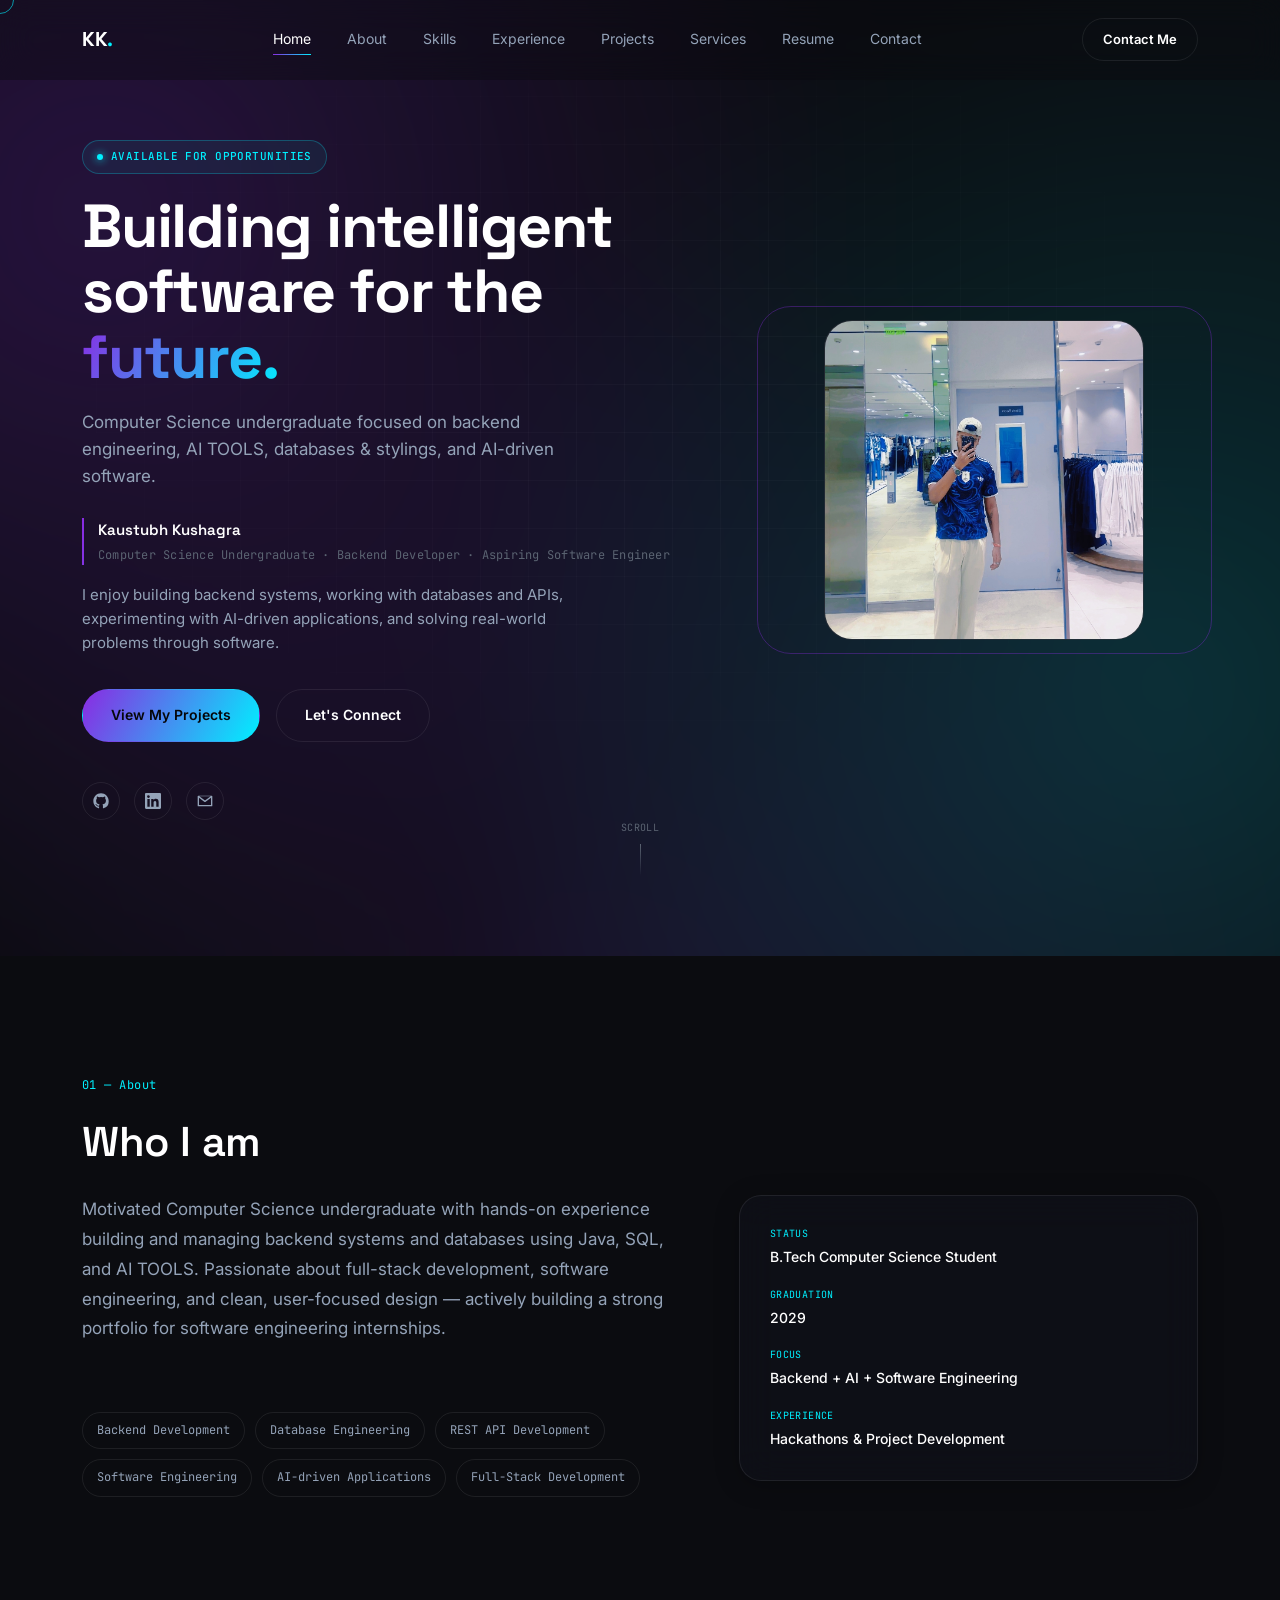
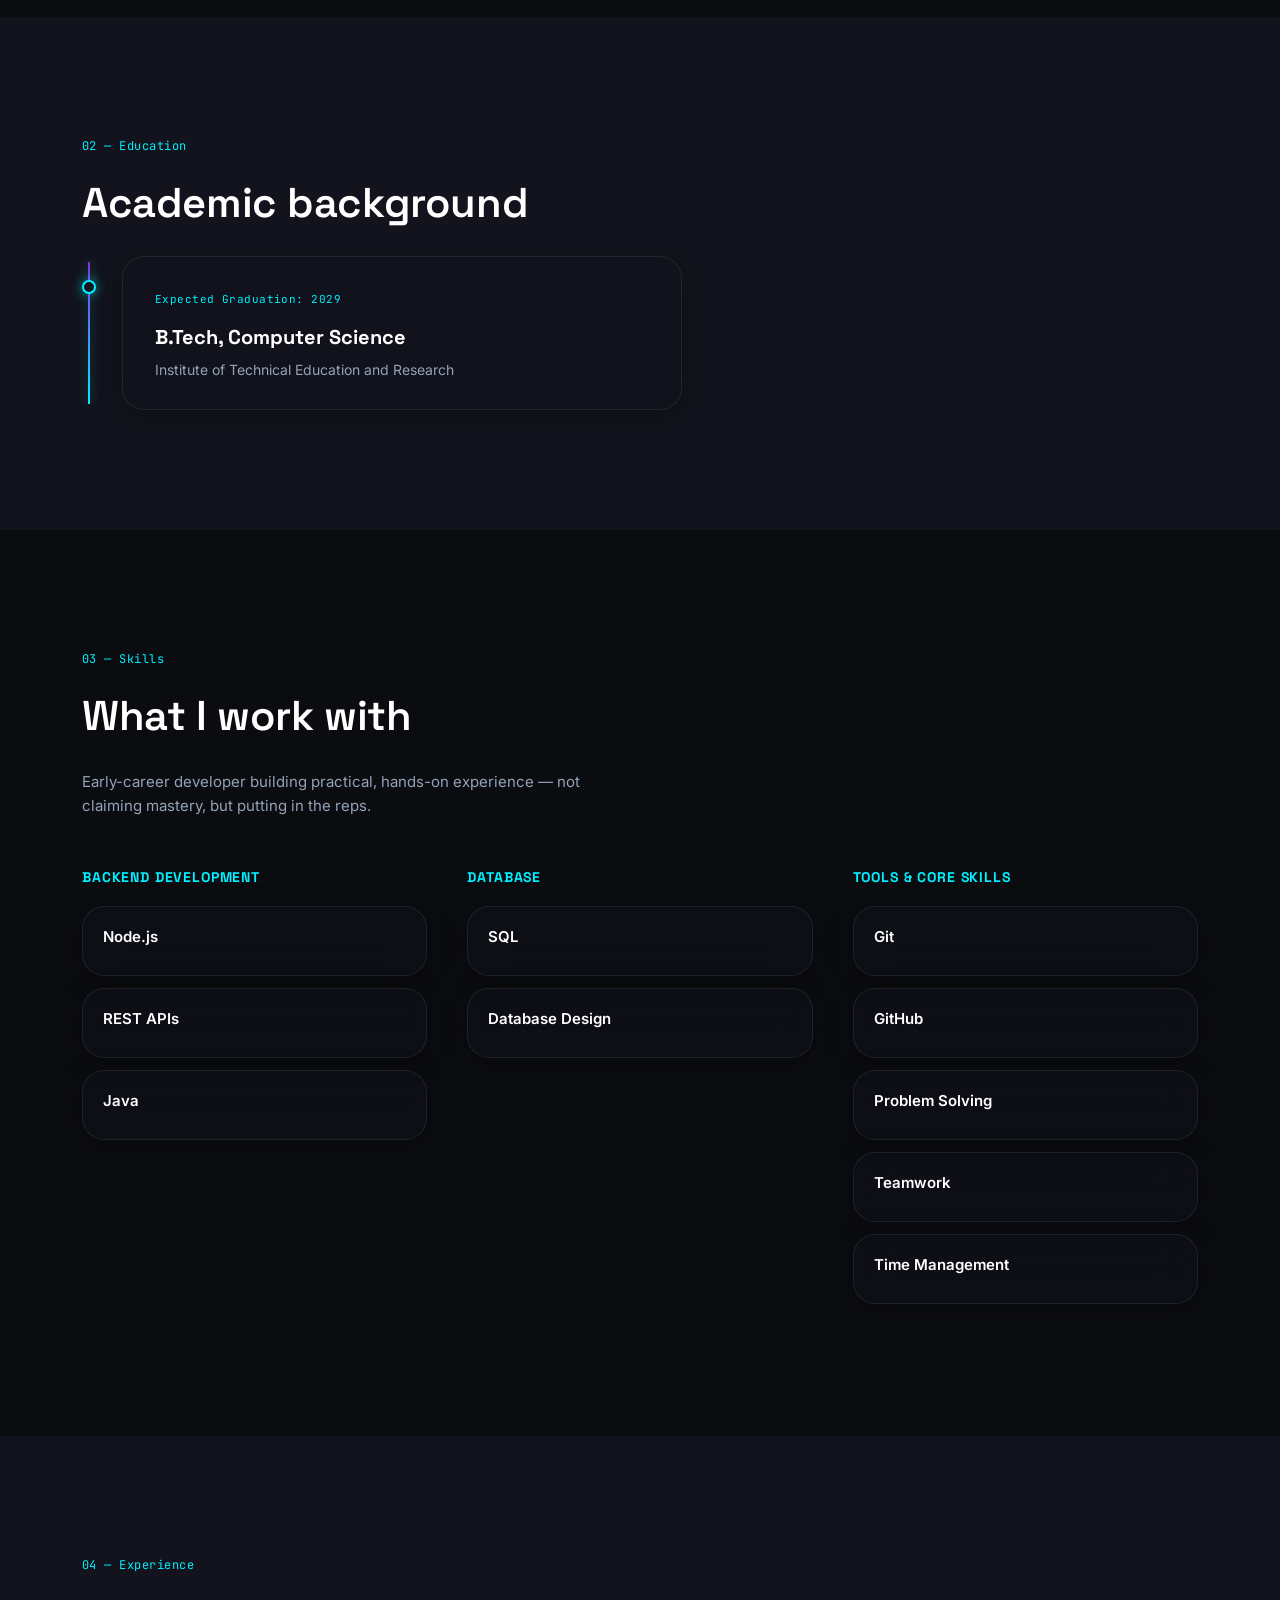
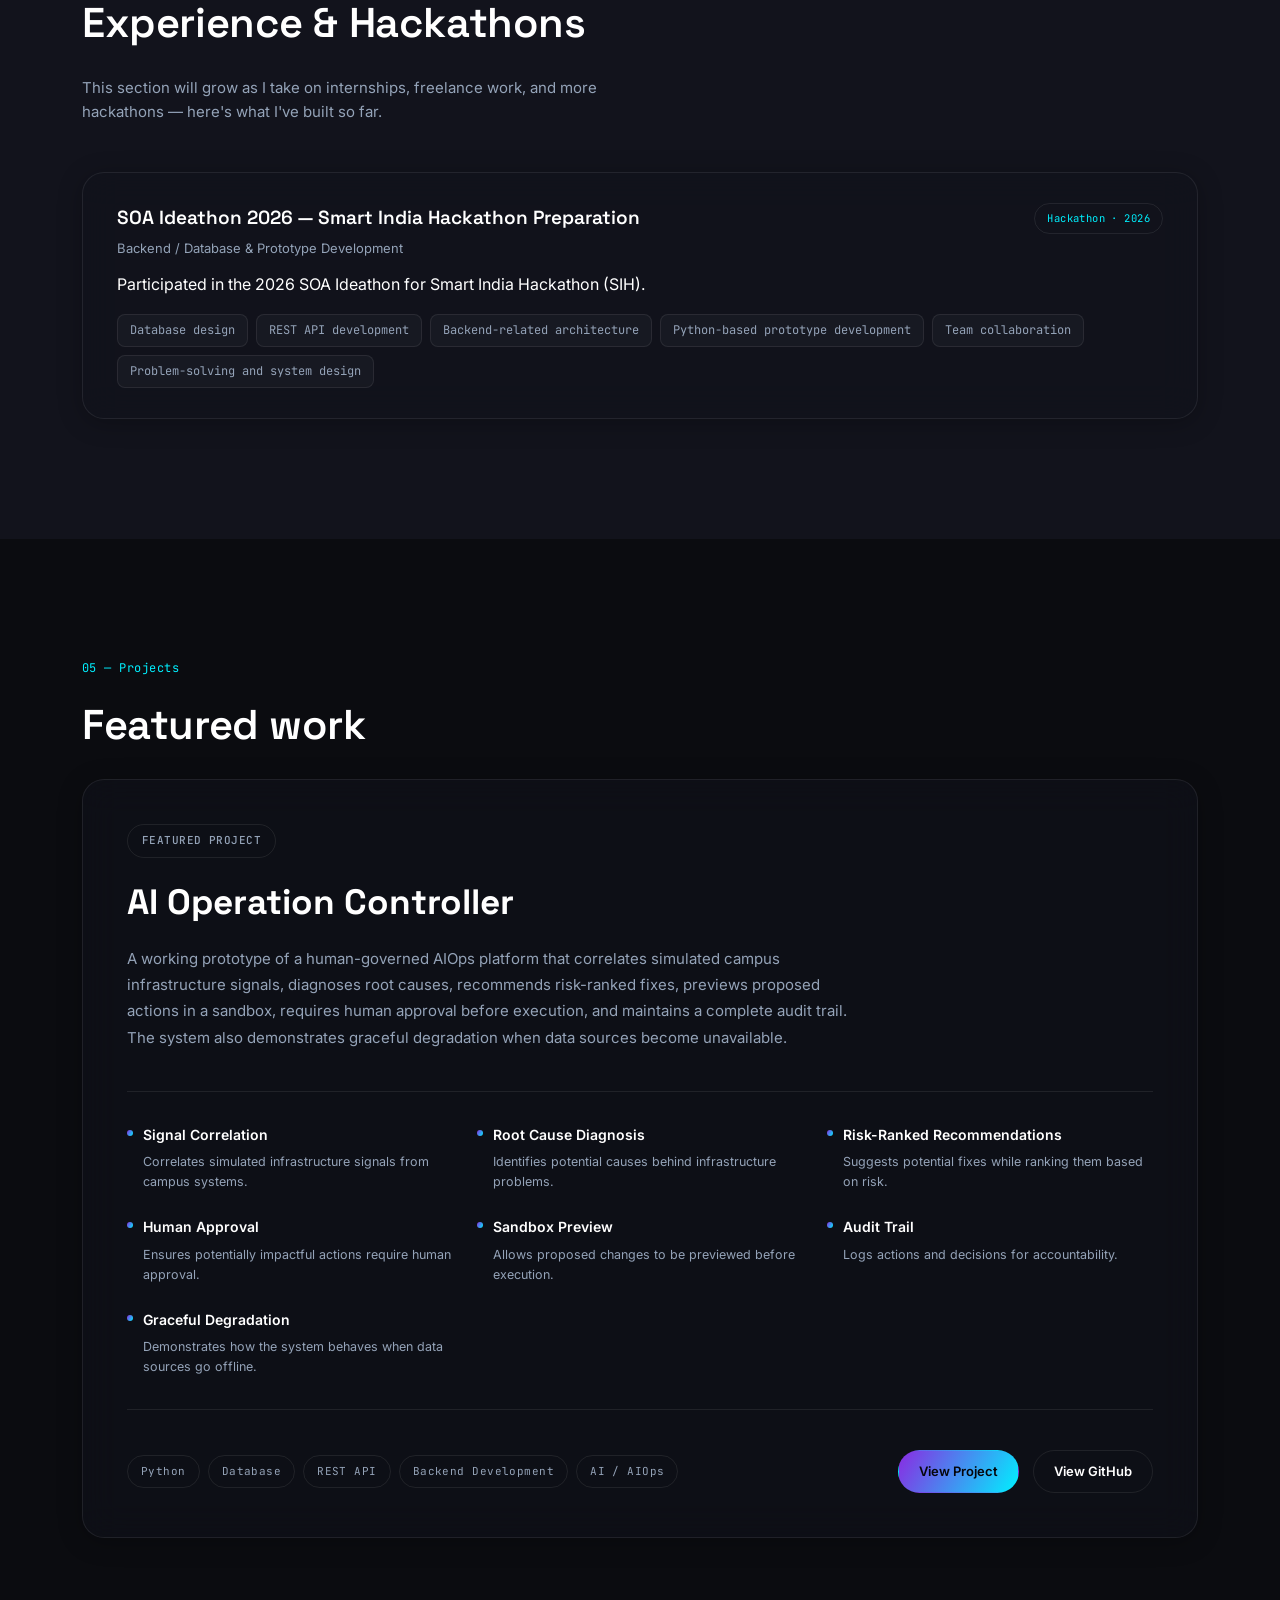
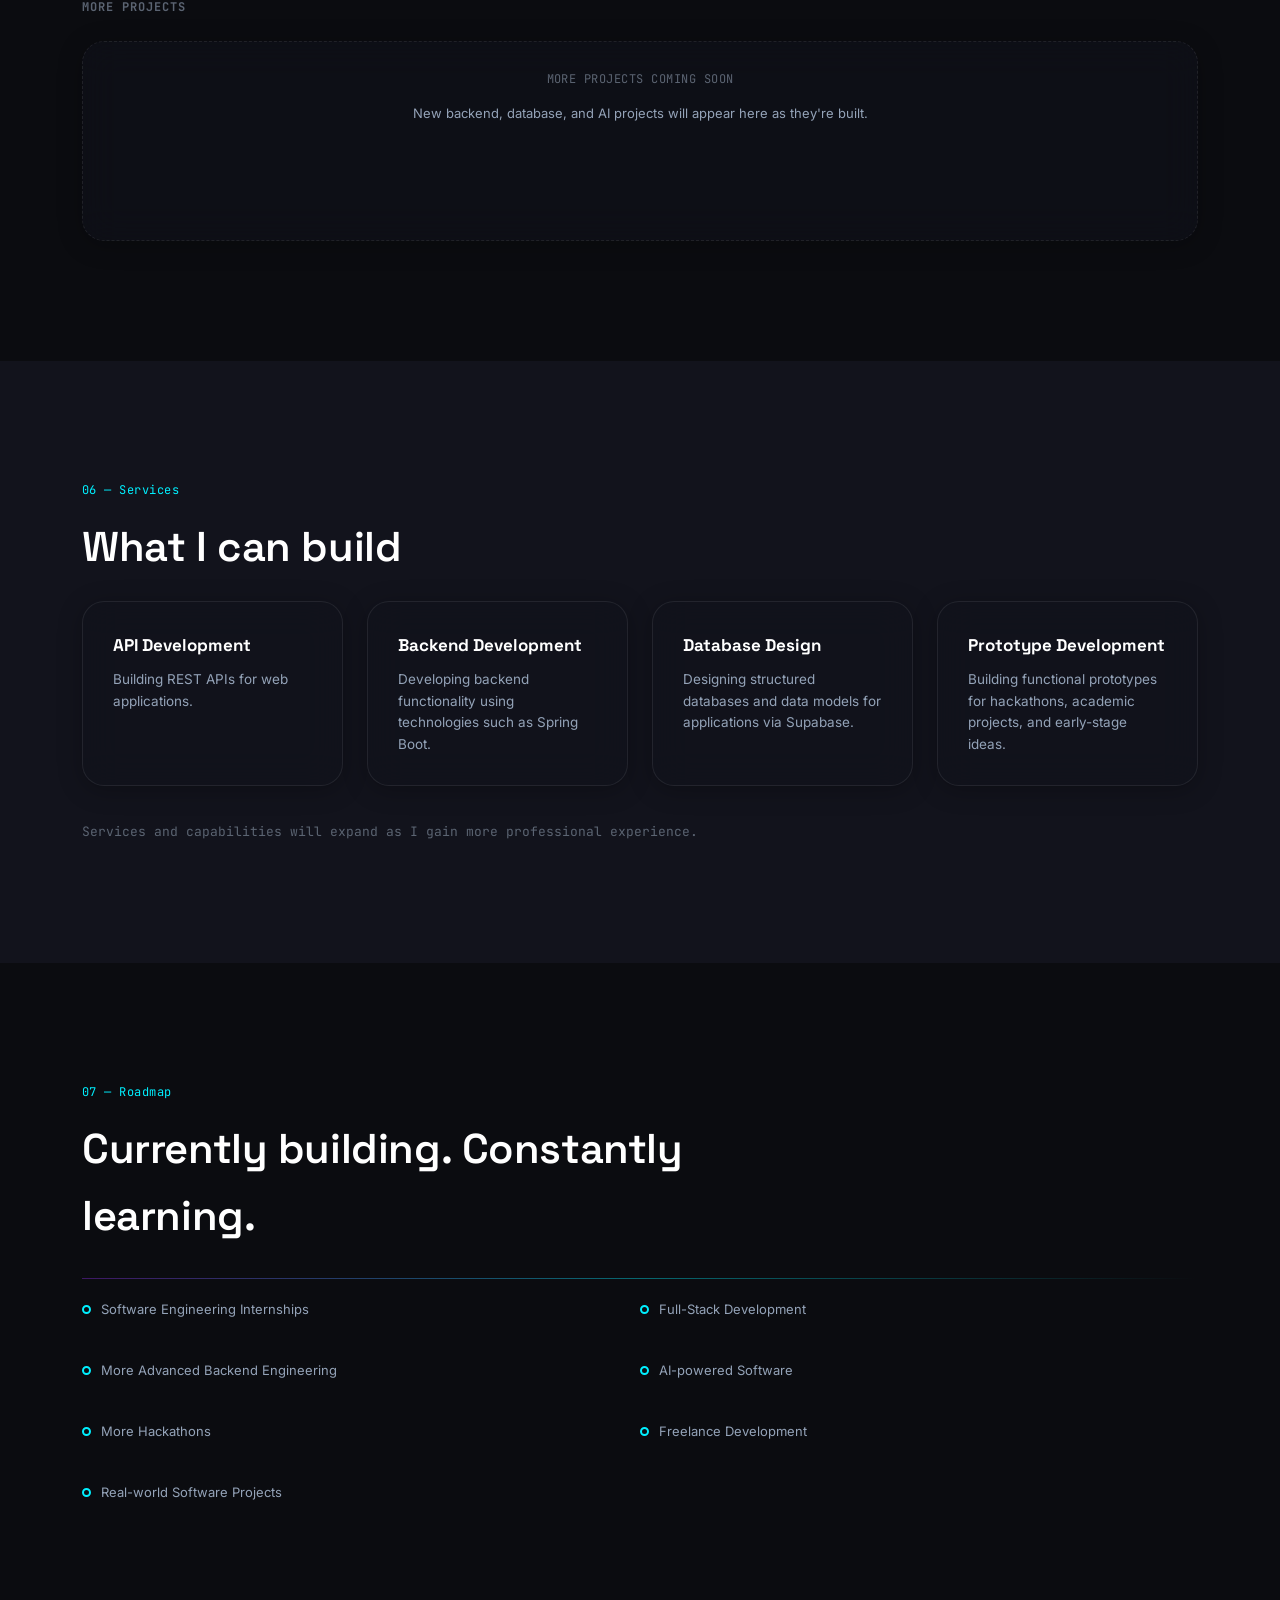
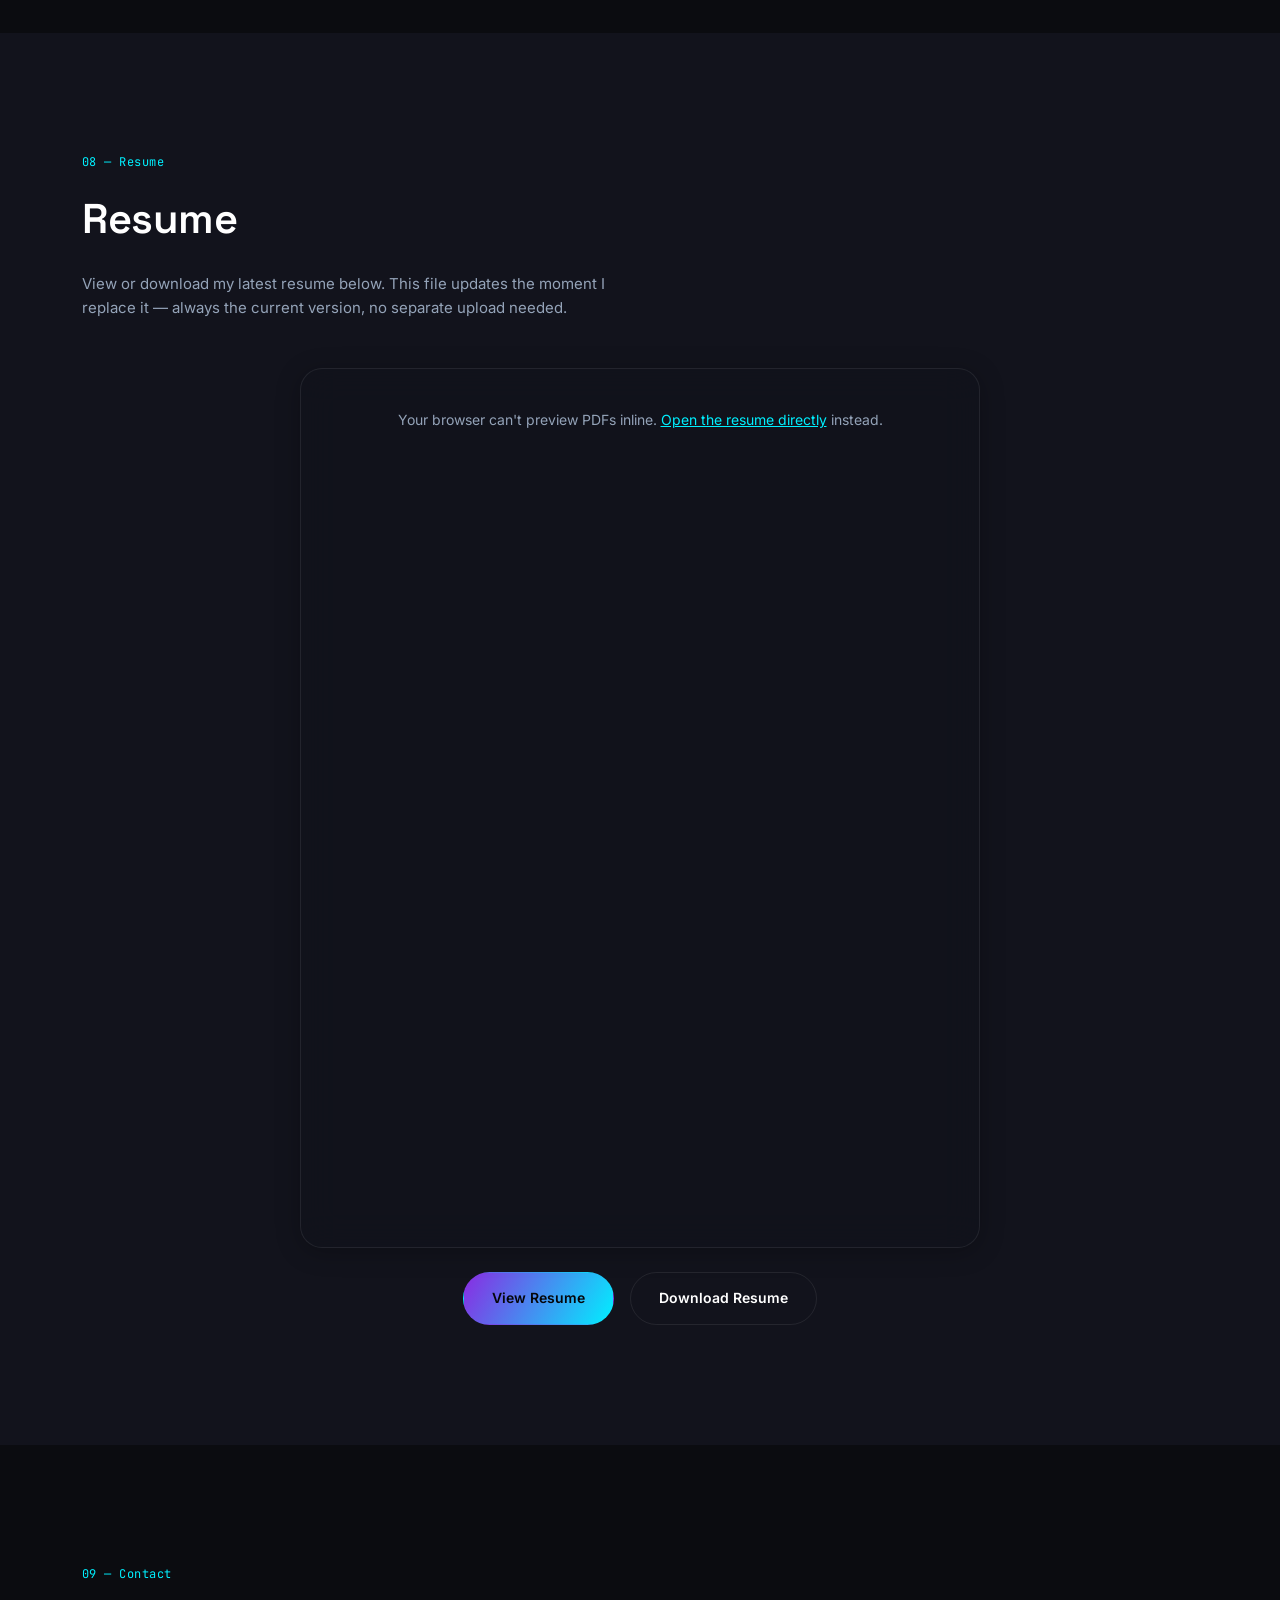
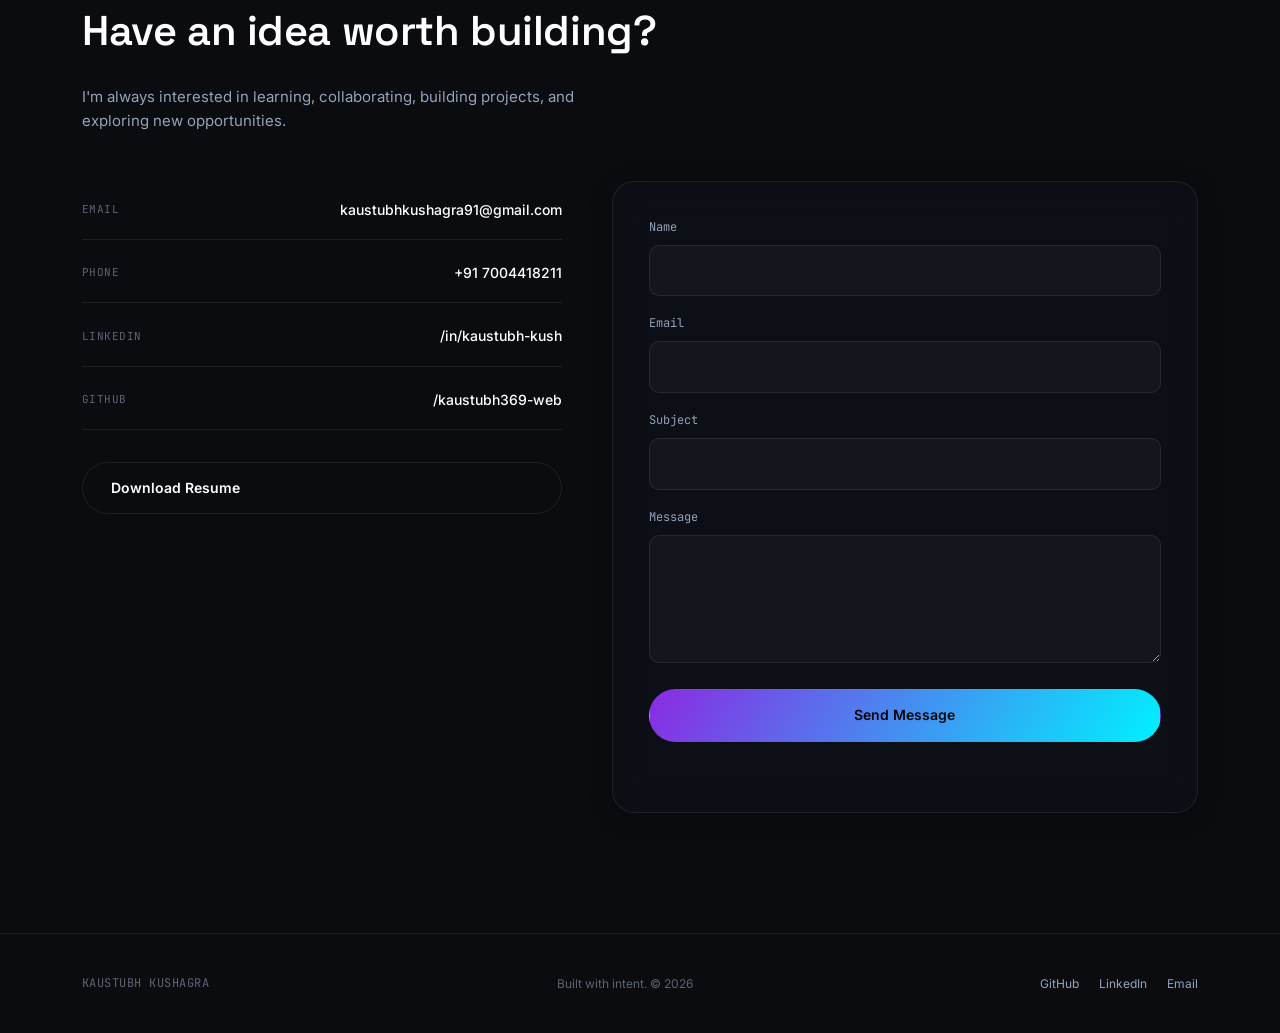
==== commit 489e41ed: "Update portfolio" ====
--- a/index.html
+++ b/index.html
@@ -4,7 +4,7 @@
 <meta charset="UTF-8">
 <meta name="viewport" content="width=device-width, initial-scale=1.0">
 <title>Kaustubh Kushagra — Backend Developer &amp; Aspiring Software Engineer</title>
-<meta name="description" content="Portfolio of Kaustubh Kushagra — Computer Science undergraduate focused on backend engineering, REST APIs, databases, and AI-driven software.">
+<meta name="description" content="Portfolio of Kaustubh Kushagra — Computer Science undergraduate focused on backend engineering, AI TOOLS, databases AND stylings, and AI-driven software.">
 
 <link rel="preconnect" href="https://fonts.googleapis.com">
 <link rel="preconnect" href="https://fonts.gstatic.com" crossorigin>
@@ -86,7 +86,7 @@
 
       <p class="hero__sub">
         Computer Science undergraduate focused on backend engineering,
-        REST&nbsp;APIs, databases, and AI-driven software.
+        AI TOOLS, databases & stylings, and AI-driven software.
       </p>
 
       <div class="hero__identity">
@@ -140,8 +140,8 @@
     <div class="about__grid">
       <p class="about__text">
         Motivated Computer Science undergraduate with hands-on experience
-        building and managing backend systems and databases using Node.js,
-        Java, SQL, and REST&nbsp;APIs. Passionate about full-stack development,
+        building and managing backend systems and databases using
+        Java, SQL, and AI TOOLS. Passionate about full-stack development,
         software engineering, and clean, user-focused design — actively
         building a strong portfolio for software engineering internships.
       </p>
@@ -320,16 +320,16 @@
 
     <div class="services-grid">
       <div class="glass-card service-card">
-        <h3 class="service-card__title">REST API Development</h3>
-        <p class="service-card__desc">Building structured REST APIs for web applications and backend systems.</p>
+        <h3 class="service-card__title">API Development</h3>
+        <p class="service-card__desc">Building REST APIs for web applications.</p>
       </div>
       <div class="glass-card service-card">
         <h3 class="service-card__title">Backend Development</h3>
-        <p class="service-card__desc">Developing backend functionality using technologies such as Node.js and Java.</p>
+        <p class="service-card__desc">Developing backend functionality using technologies such as Spring Boot.</p>
       </div>
       <div class="glass-card service-card">
         <h3 class="service-card__title">Database Design</h3>
-        <p class="service-card__desc">Designing structured databases and data models for applications.</p>
+        <p class="service-card__desc">Designing structured databases and data models for applications via Supabase.</p>
       </div>
       <div class="glass-card service-card">
         <h3 class="service-card__title">Prototype Development</h3>
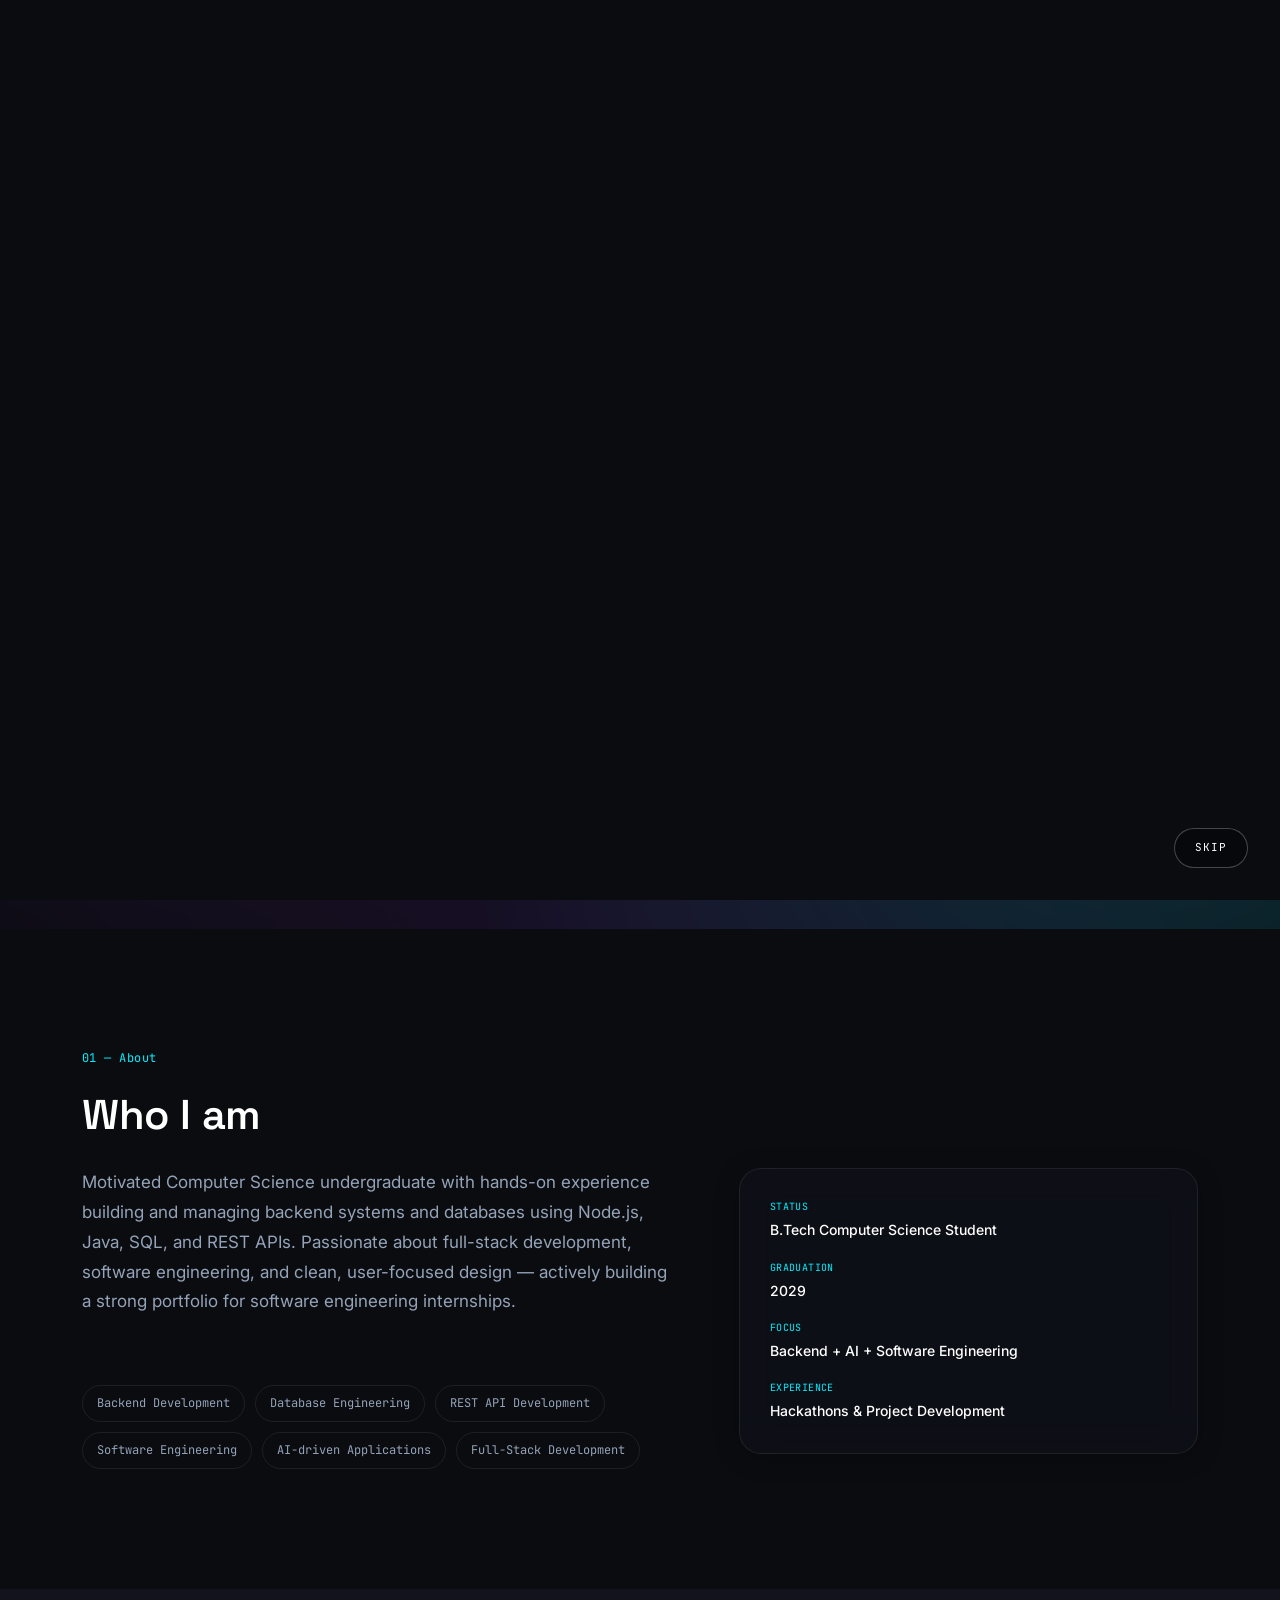
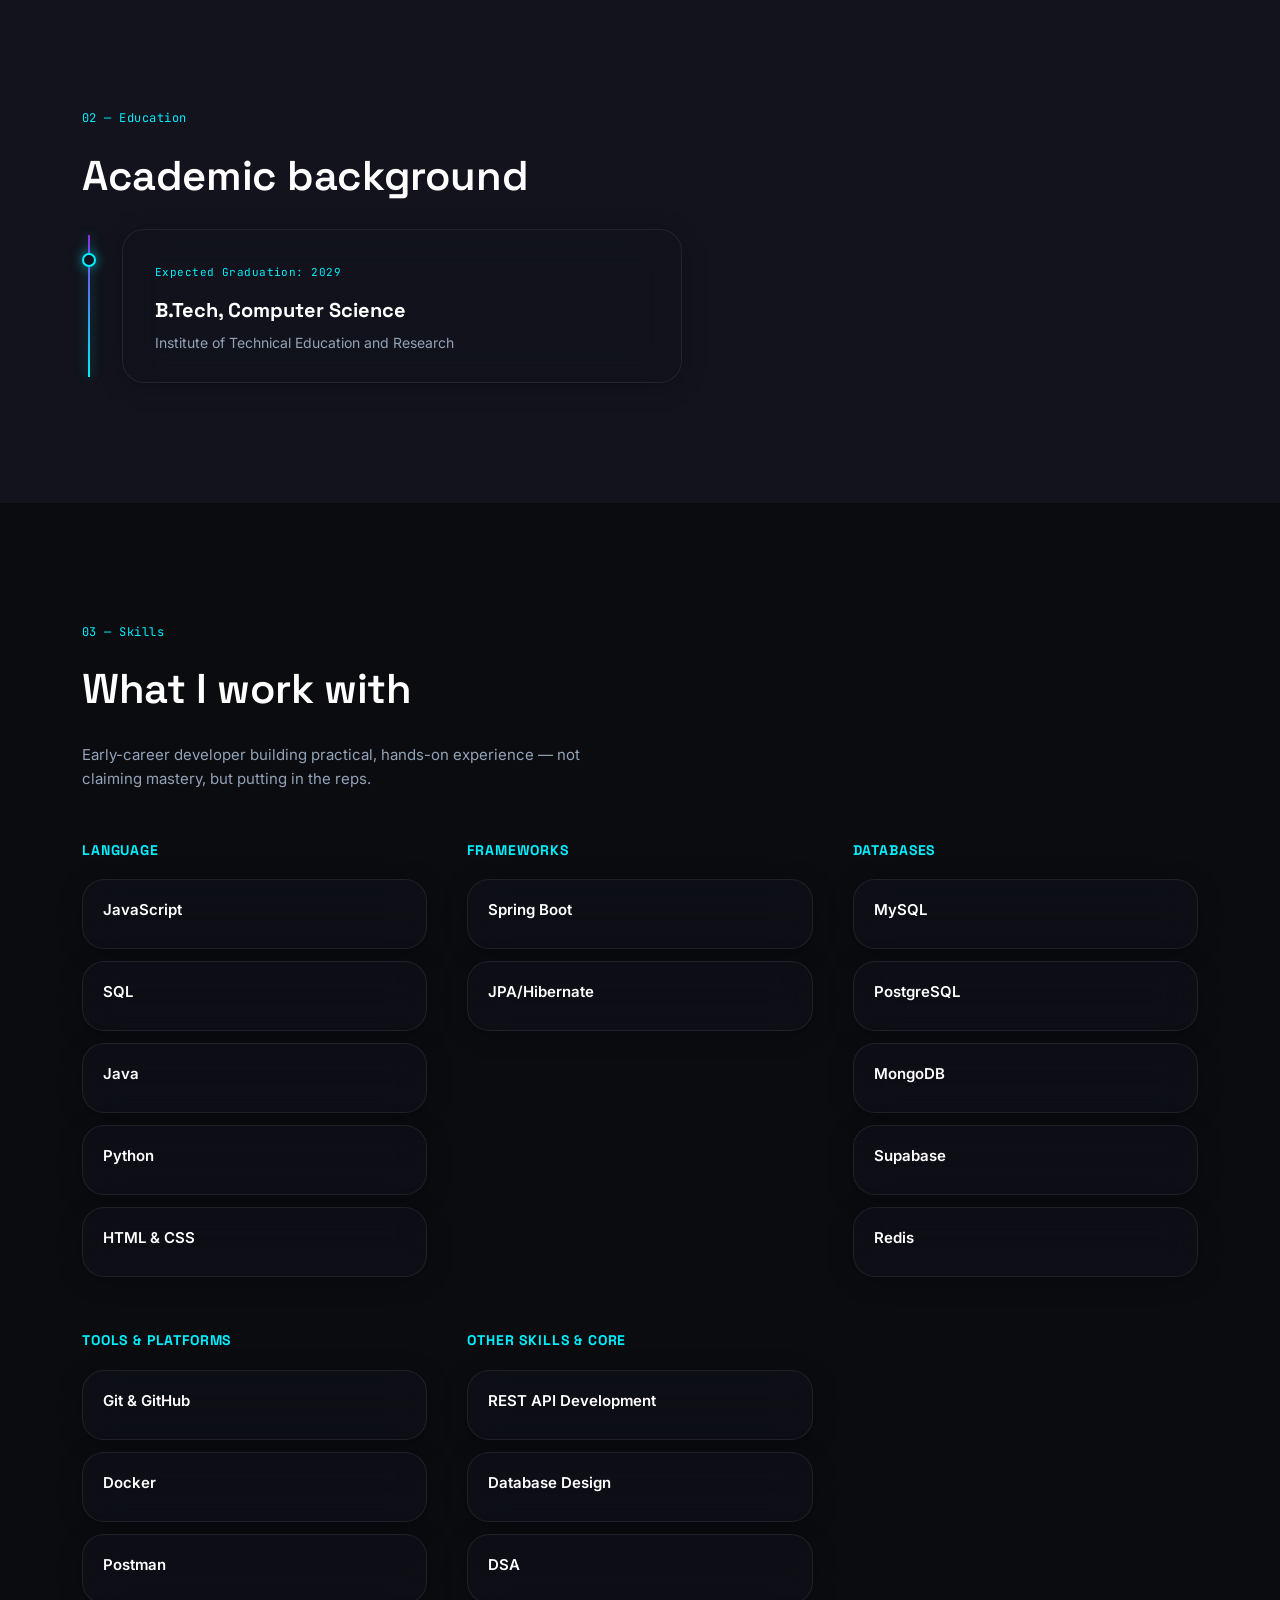
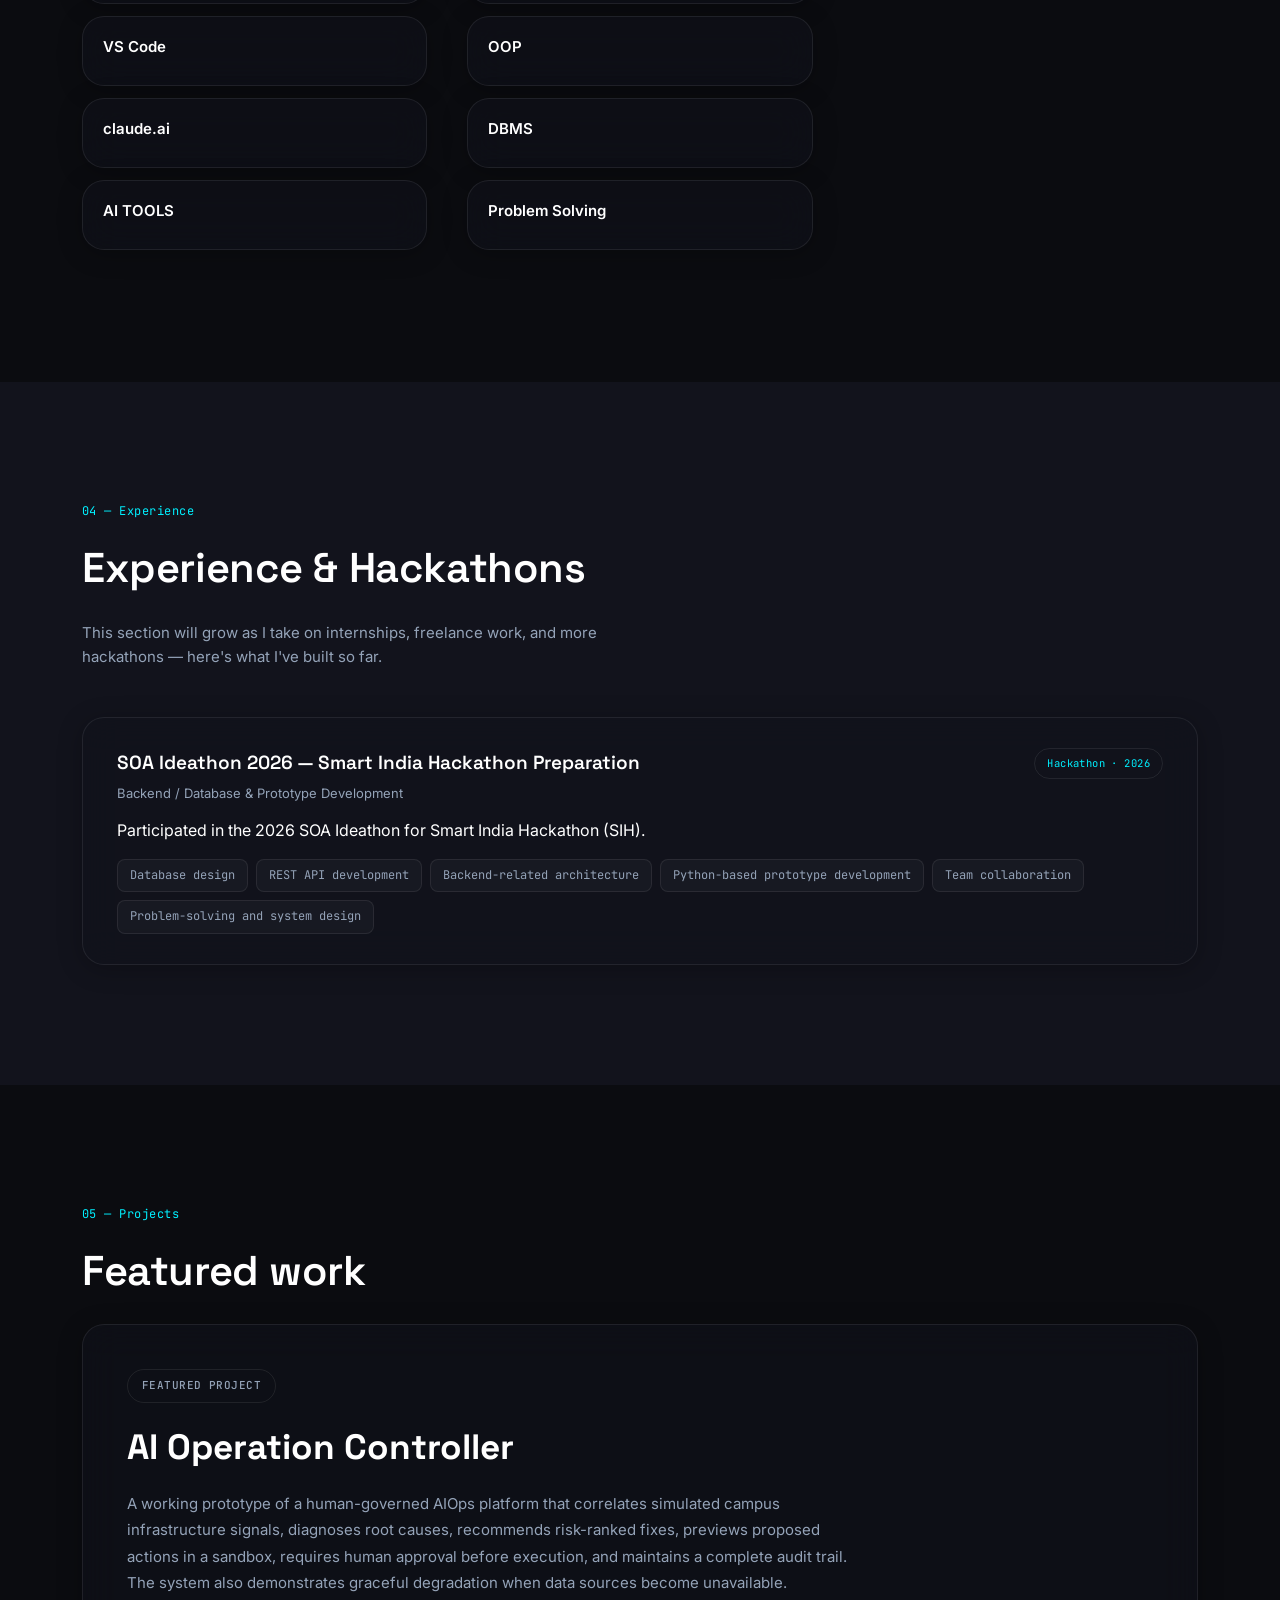
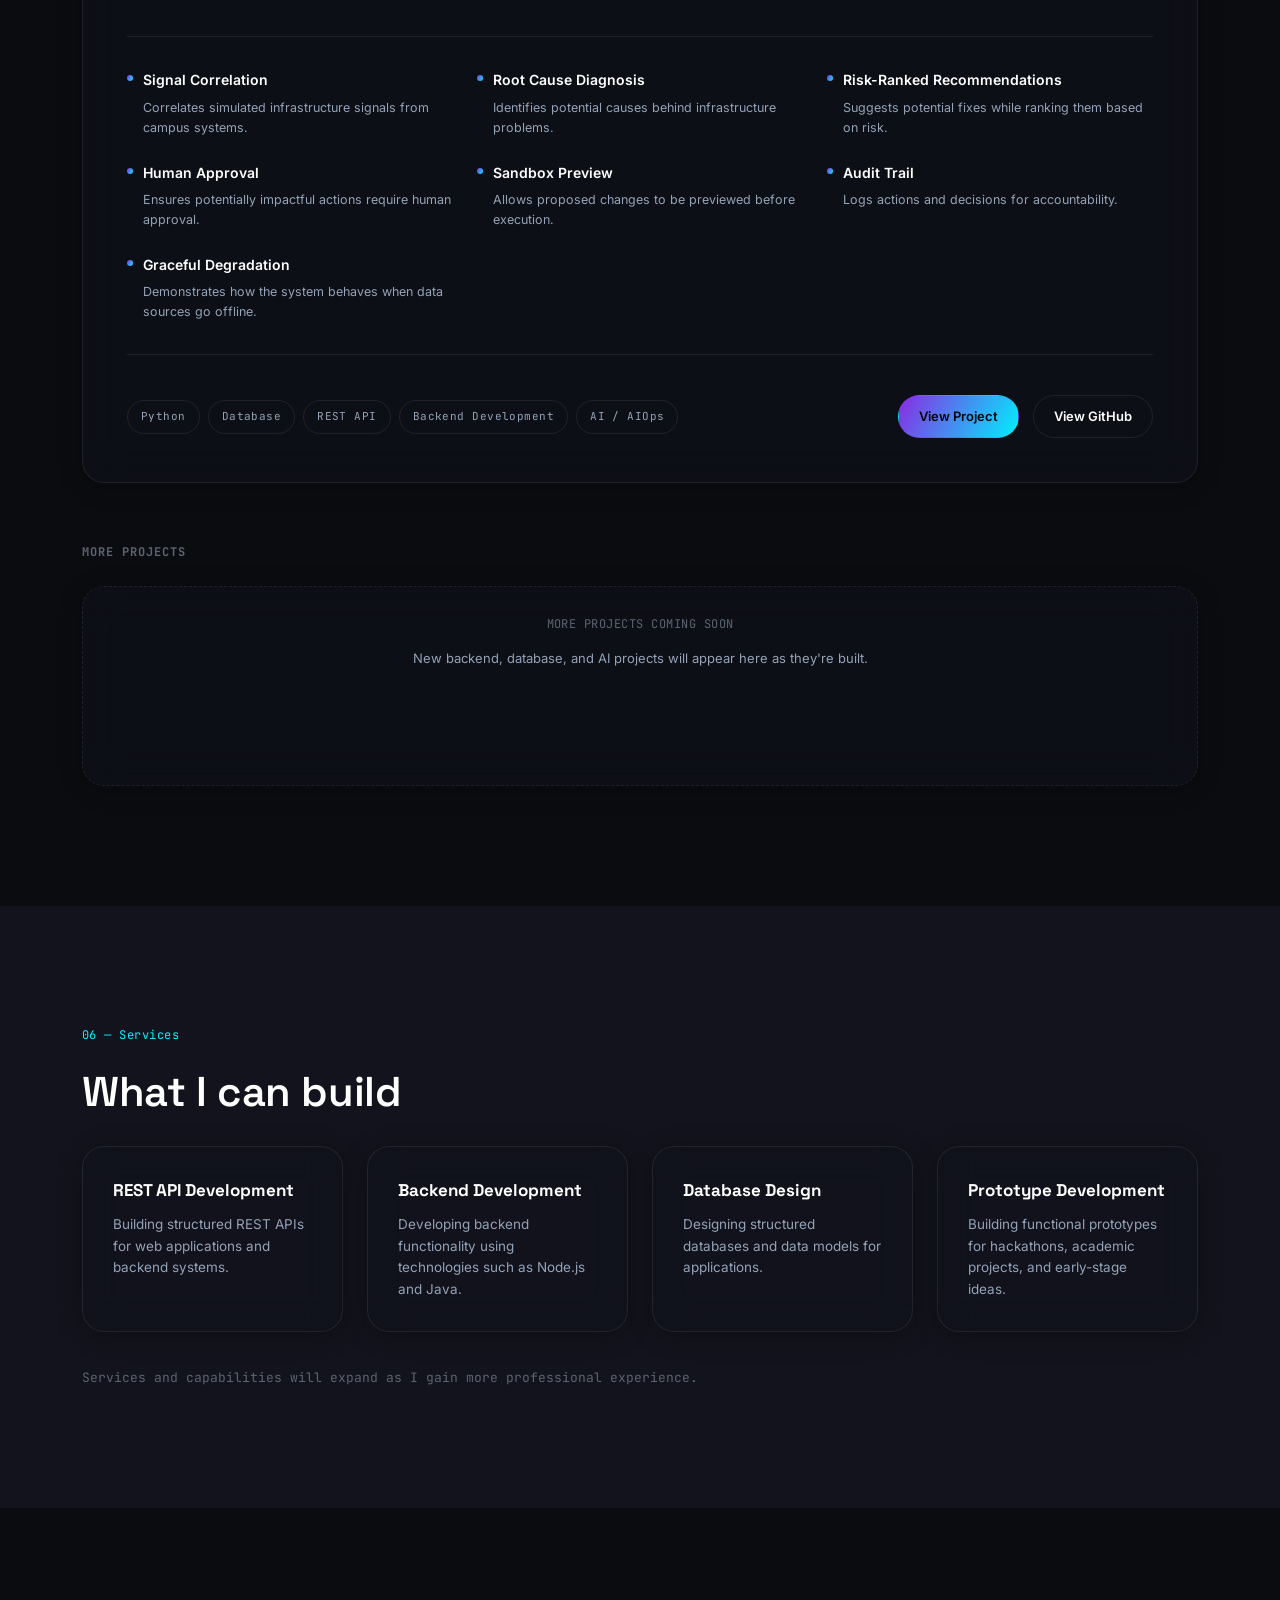
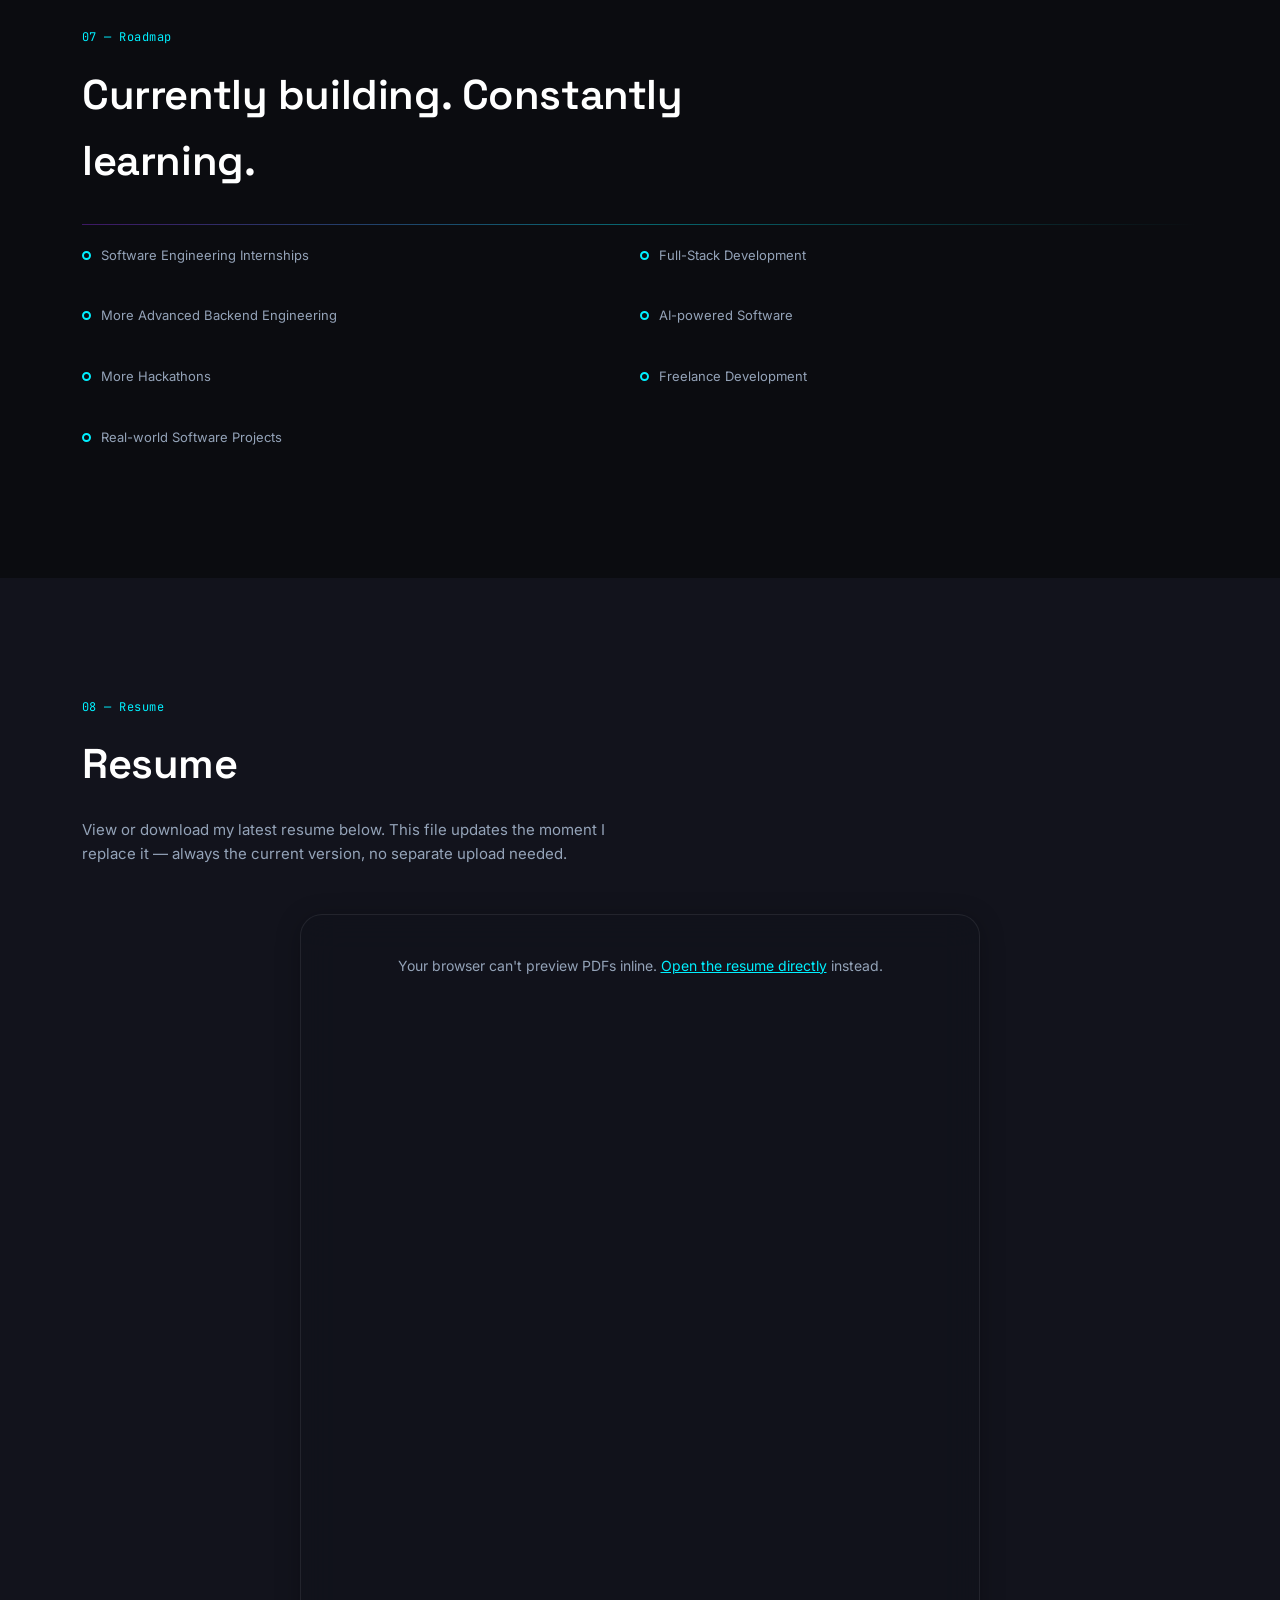
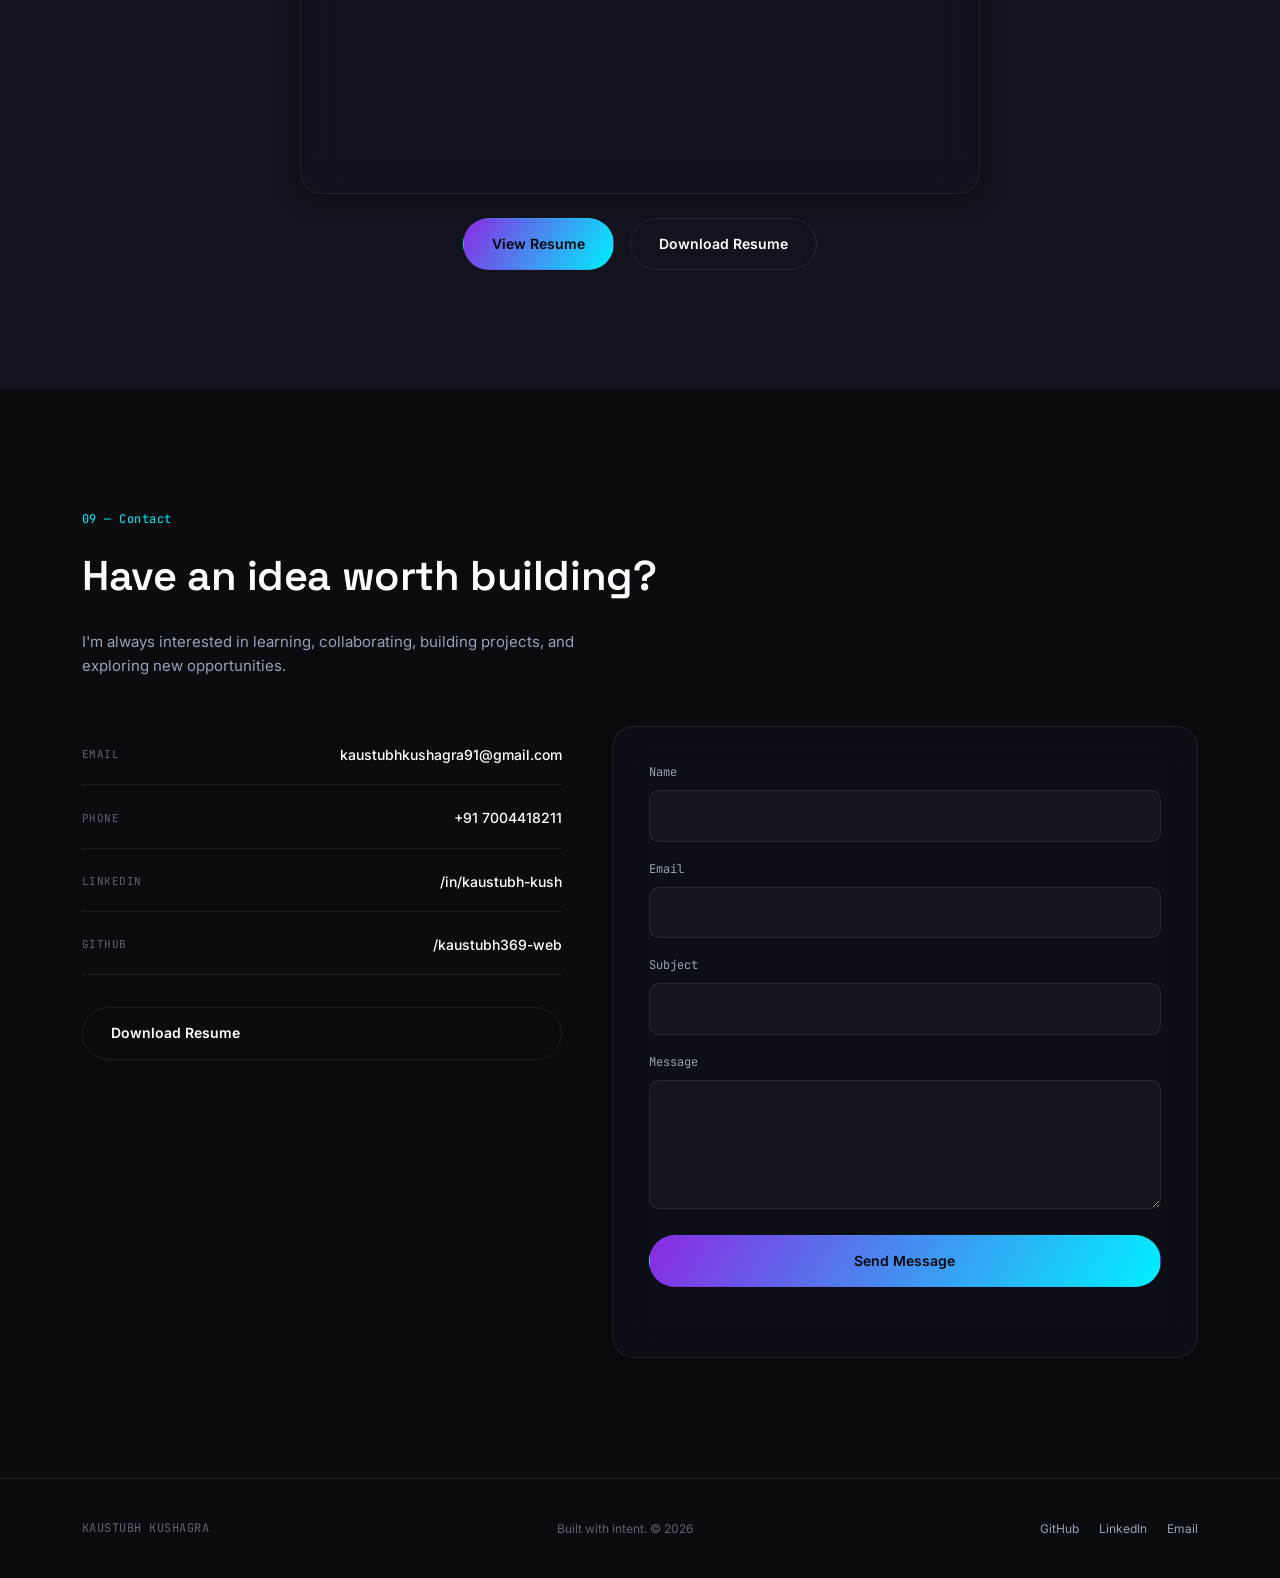
==== commit 6b8ea0c3: "Update portfolio" ====
--- a/index.html
+++ b/index.html
@@ -4,7 +4,7 @@
 <meta charset="UTF-8">
 <meta name="viewport" content="width=device-width, initial-scale=1.0">
 <title>Kaustubh Kushagra — Backend Developer &amp; Aspiring Software Engineer</title>
-<meta name="description" content="Portfolio of Kaustubh Kushagra — Computer Science undergraduate focused on backend engineering, AI TOOLS, databases AND stylings, and AI-driven software.">
+<meta name="description" content="Portfolio of Kaustubh Kushagra — Computer Science undergraduate focused on backend engineering, APIs, AI Bots, Styles Frontend, databases, and AI-driven software.">
 
 <link rel="preconnect" href="https://fonts.googleapis.com">
 <link rel="preconnect" href="https://fonts.gstatic.com" crossorigin>
@@ -86,7 +86,7 @@
 
       <p class="hero__sub">
         Computer Science undergraduate focused on backend engineering,
-        AI TOOLS, databases & stylings, and AI-driven software.
+        REST&nbsp;APIs, databases, and AI-driven software.
       </p>
 
       <div class="hero__identity">
@@ -120,7 +120,14 @@
 
     <div class="hero__portrait">
       <div class="hero__portrait-frame">
-        <img src="kaustubh.jpg" alt="Kaustubh Kushagra">
+        <!-- EDIT: replace the placeholder below with <img src="your-photo.jpg" alt="Kaustubh Kushagra"> -->
+        <div class="hero__portrait-placeholder">
+          <svg viewBox="0 0 120 120" fill="none" xmlns="http://www.w3.org/2000/svg">
+            <circle cx="60" cy="45" r="22" stroke="currentColor" stroke-width="2"/>
+            <path d="M20 105c4-22 20-33 40-33s36 11 40 33" stroke="currentColor" stroke-width="2" stroke-linecap="round"/>
+          </svg>
+          <span class="mono hero__portrait-label">ADD PHOTO</span>
+        </div>
       </div>
       <div class="hero__portrait-ring" aria-hidden="true"></div>
     </div>
@@ -140,8 +147,8 @@
     <div class="about__grid">
       <p class="about__text">
         Motivated Computer Science undergraduate with hands-on experience
-        building and managing backend systems and databases using
-        Java, SQL, and AI TOOLS. Passionate about full-stack development,
+        building and managing backend systems and databases using Node.js,
+        Java, SQL, and REST&nbsp;APIs. Passionate about full-stack development,
         software engineering, and clean, user-focused design — actively
         building a strong portfolio for software engineering internships.
       </p>
@@ -320,16 +327,16 @@
 
     <div class="services-grid">
       <div class="glass-card service-card">
-        <h3 class="service-card__title">API Development</h3>
-        <p class="service-card__desc">Building REST APIs for web applications.</p>
+        <h3 class="service-card__title">REST API Development</h3>
+        <p class="service-card__desc">Building structured REST APIs for web applications and backend systems.</p>
       </div>
       <div class="glass-card service-card">
         <h3 class="service-card__title">Backend Development</h3>
-        <p class="service-card__desc">Developing backend functionality using technologies such as Spring Boot.</p>
+        <p class="service-card__desc">Developing backend functionality using technologies such as Node.js and Java.</p>
       </div>
       <div class="glass-card service-card">
         <h3 class="service-card__title">Database Design</h3>
-        <p class="service-card__desc">Designing structured databases and data models for applications via Supabase.</p>
+        <p class="service-card__desc">Designing structured databases and data models for applications.</p>
       </div>
       <div class="glass-card service-card">
         <h3 class="service-card__title">Prototype Development</h3>
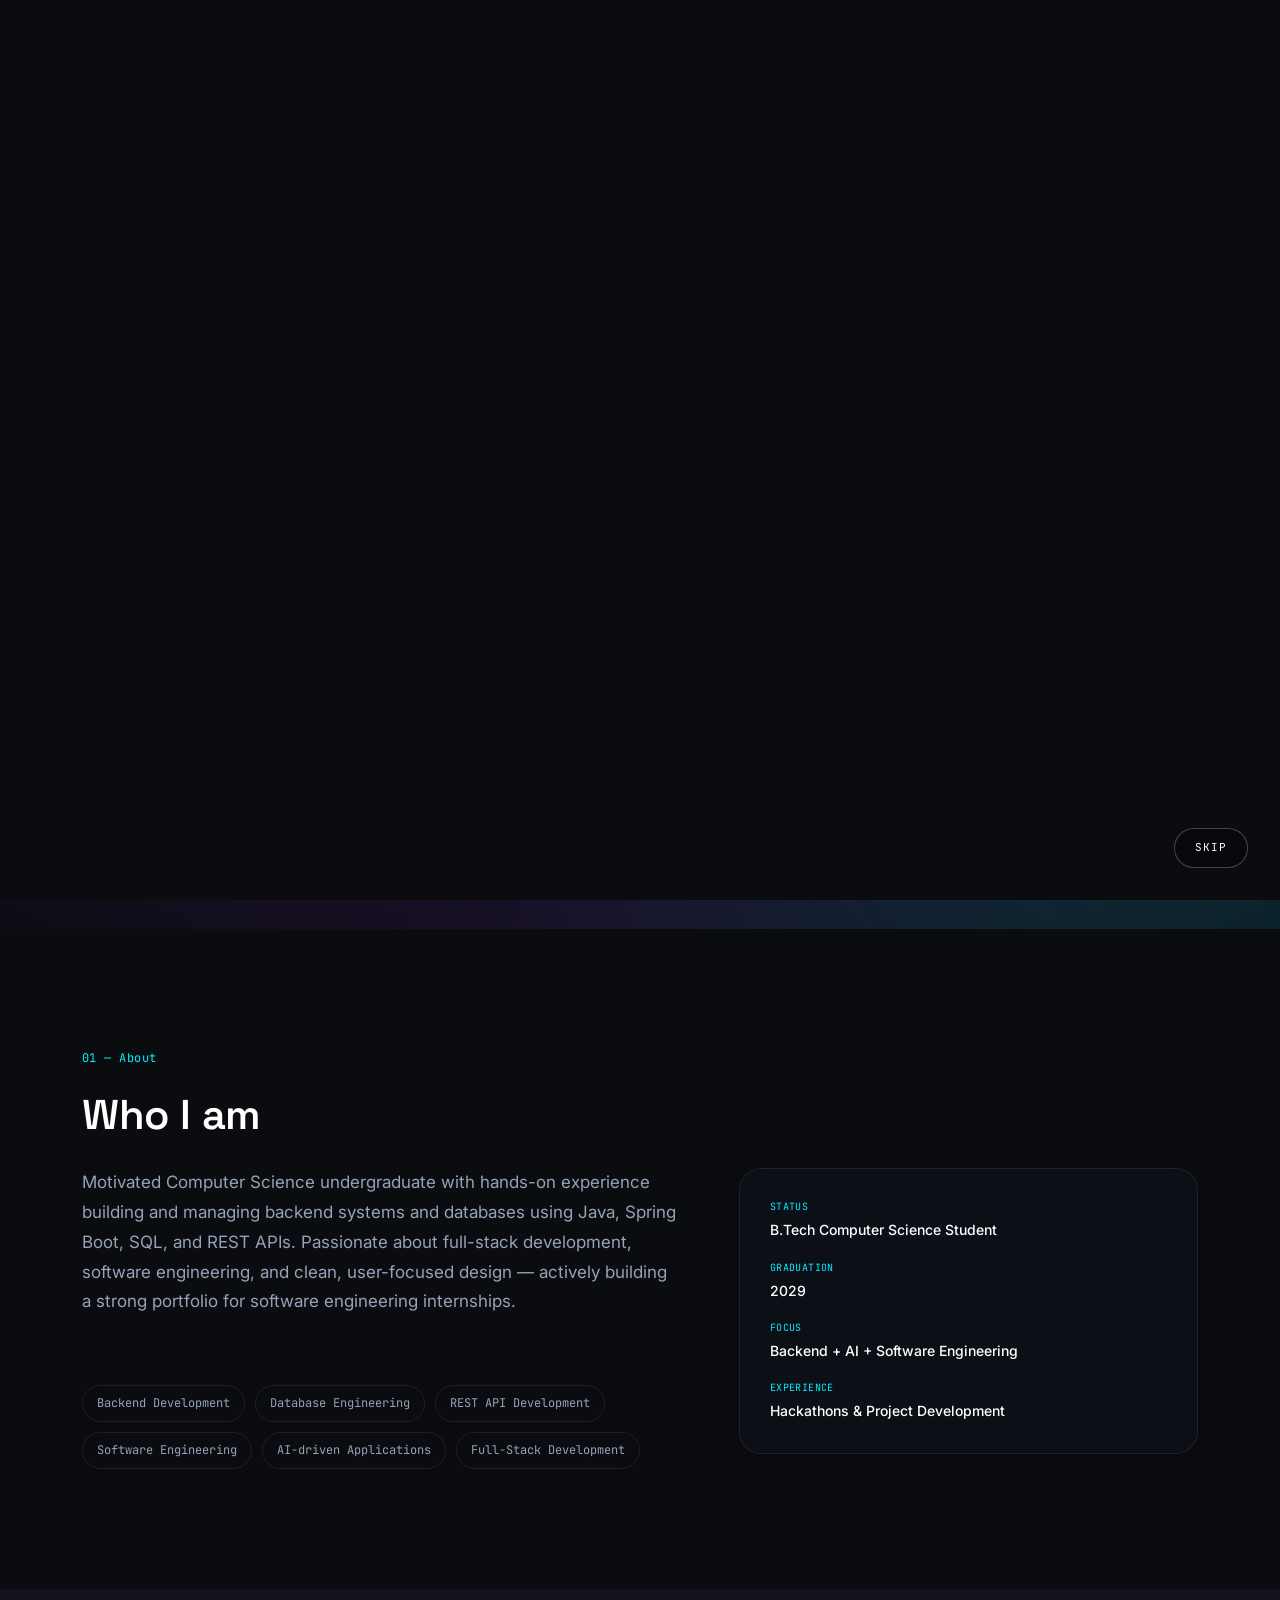
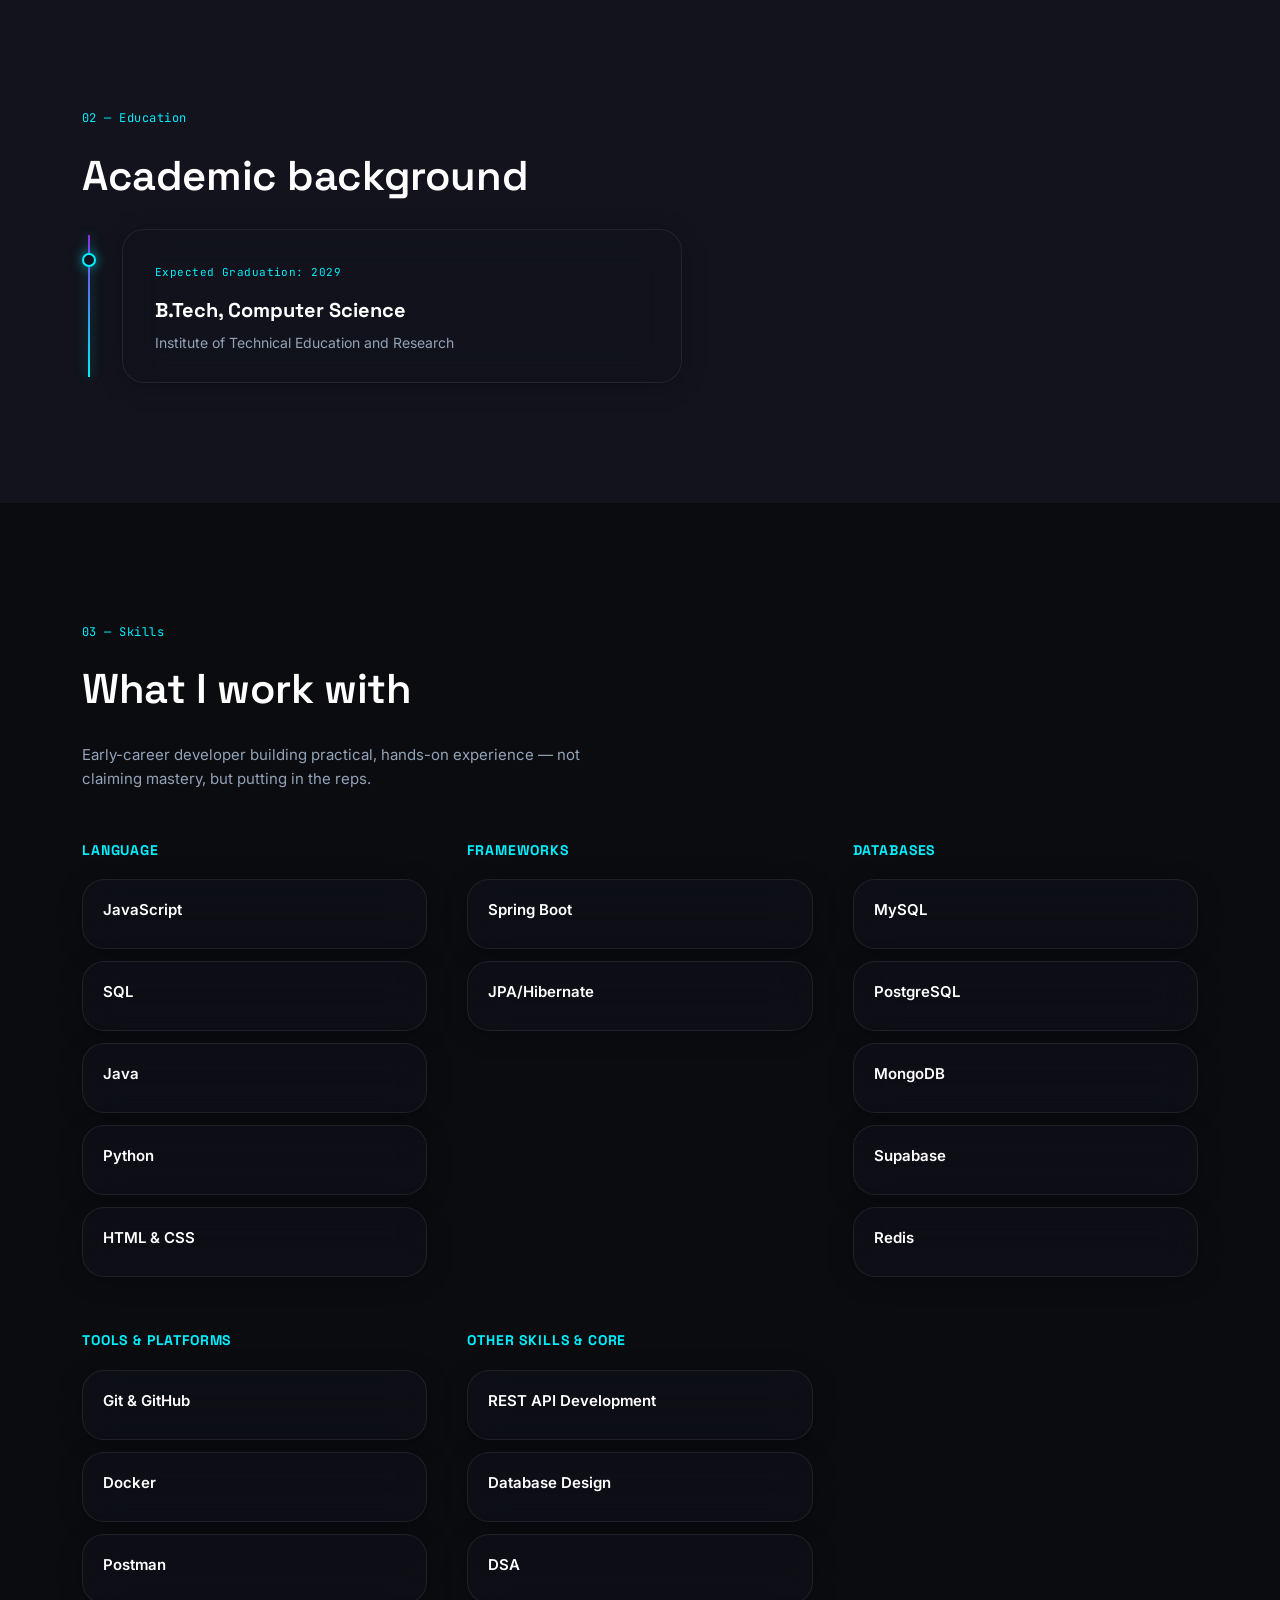
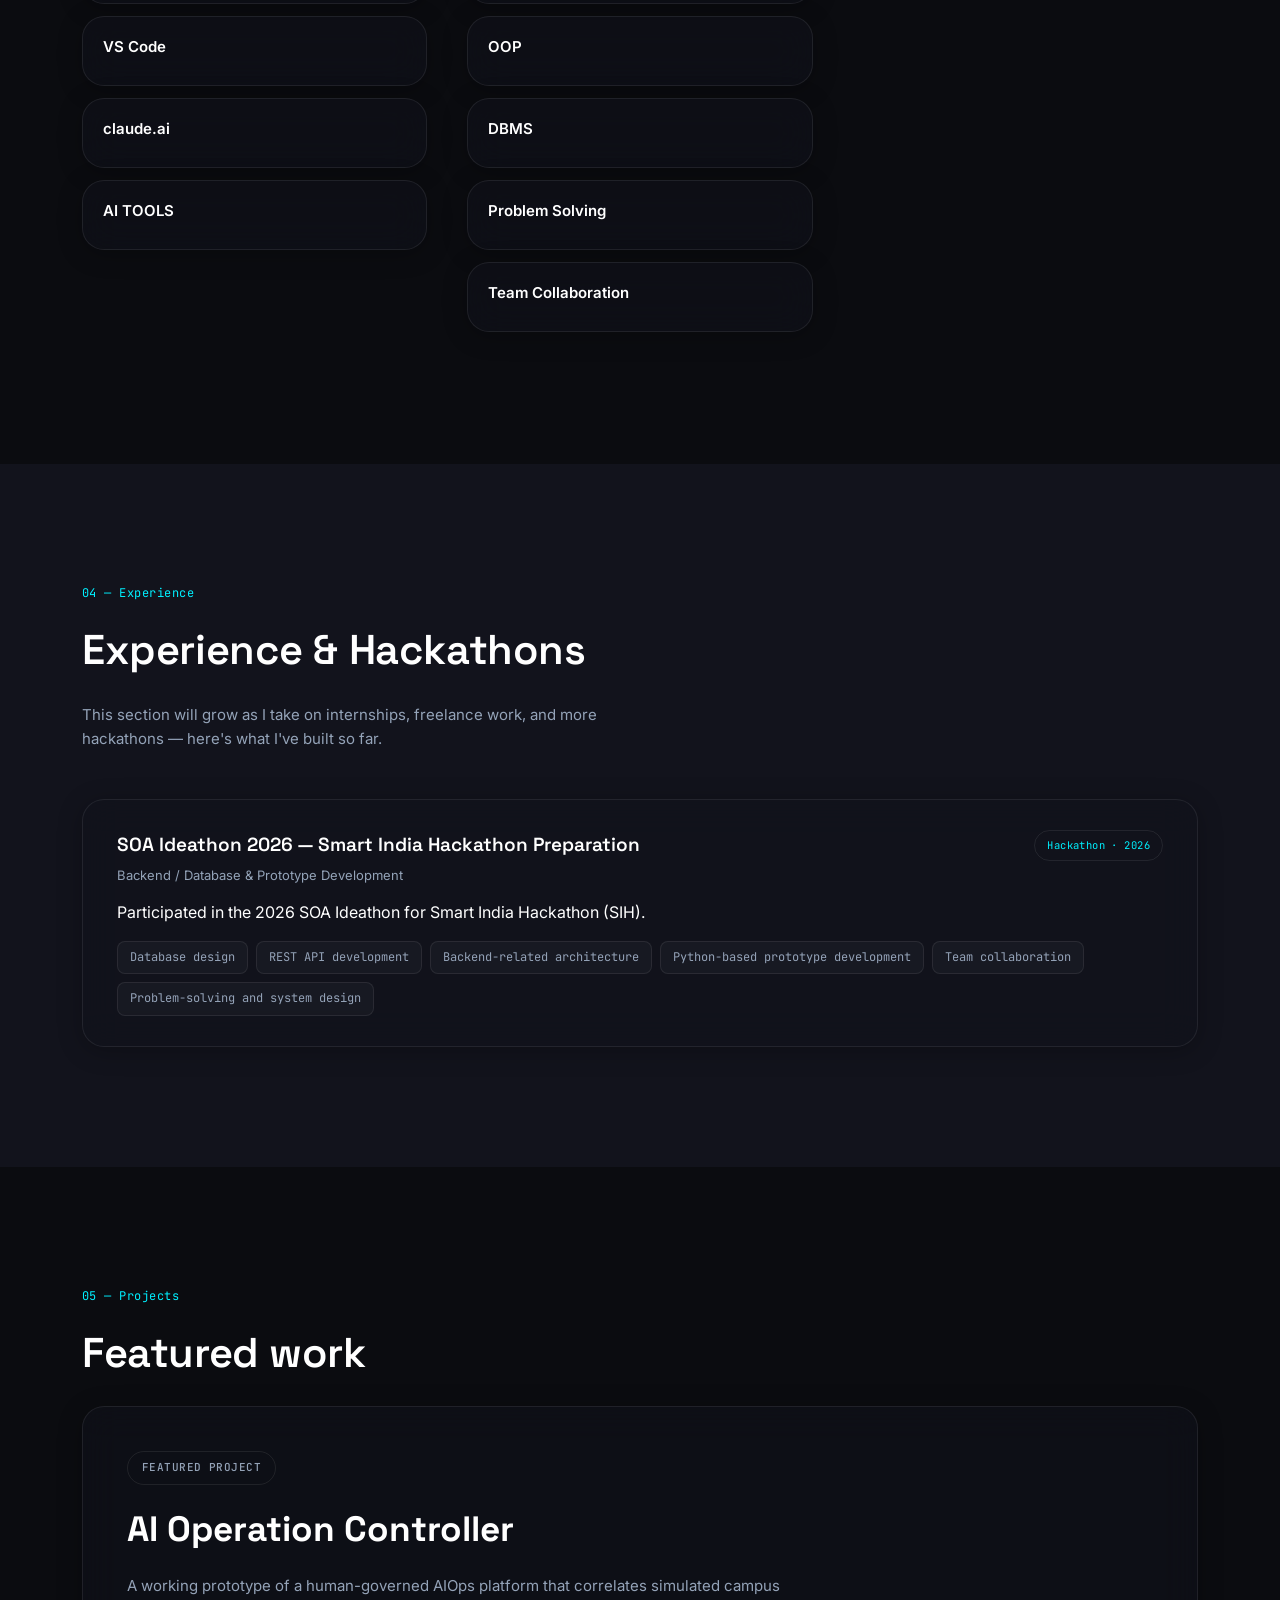
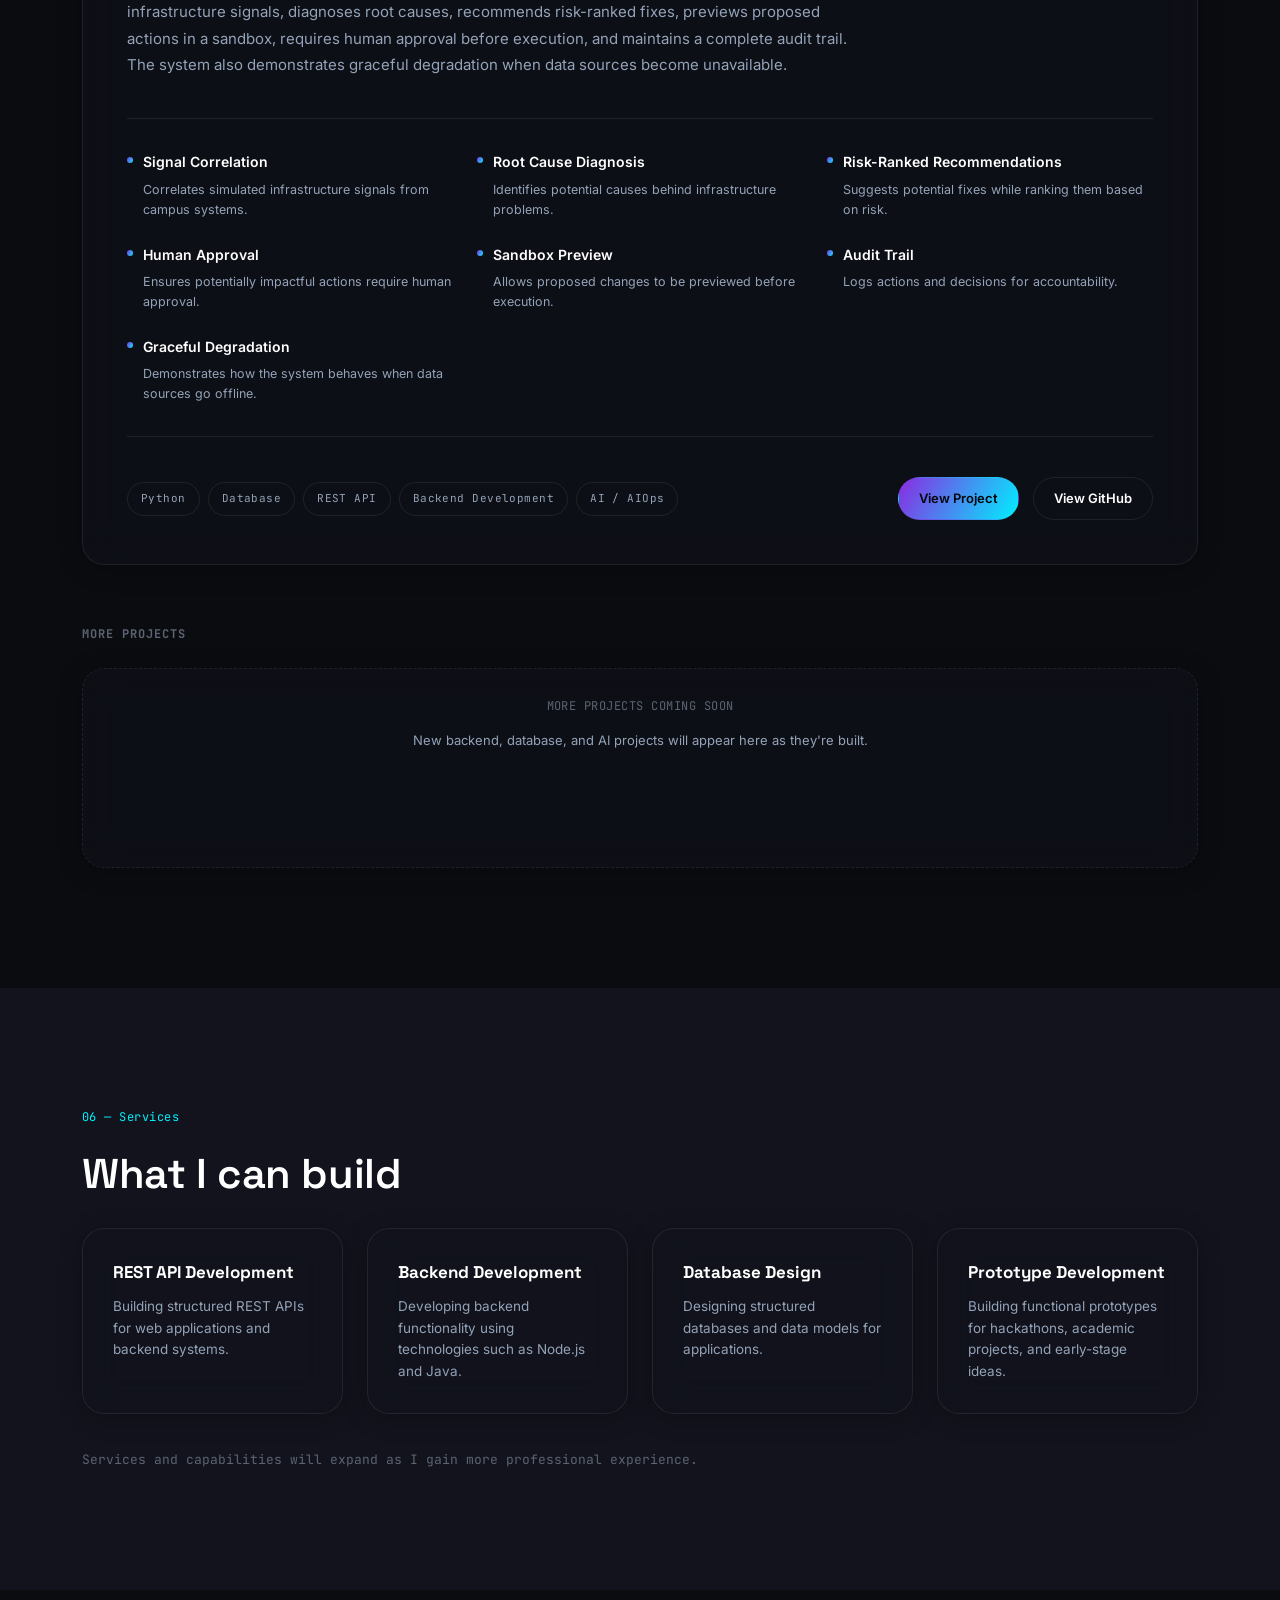
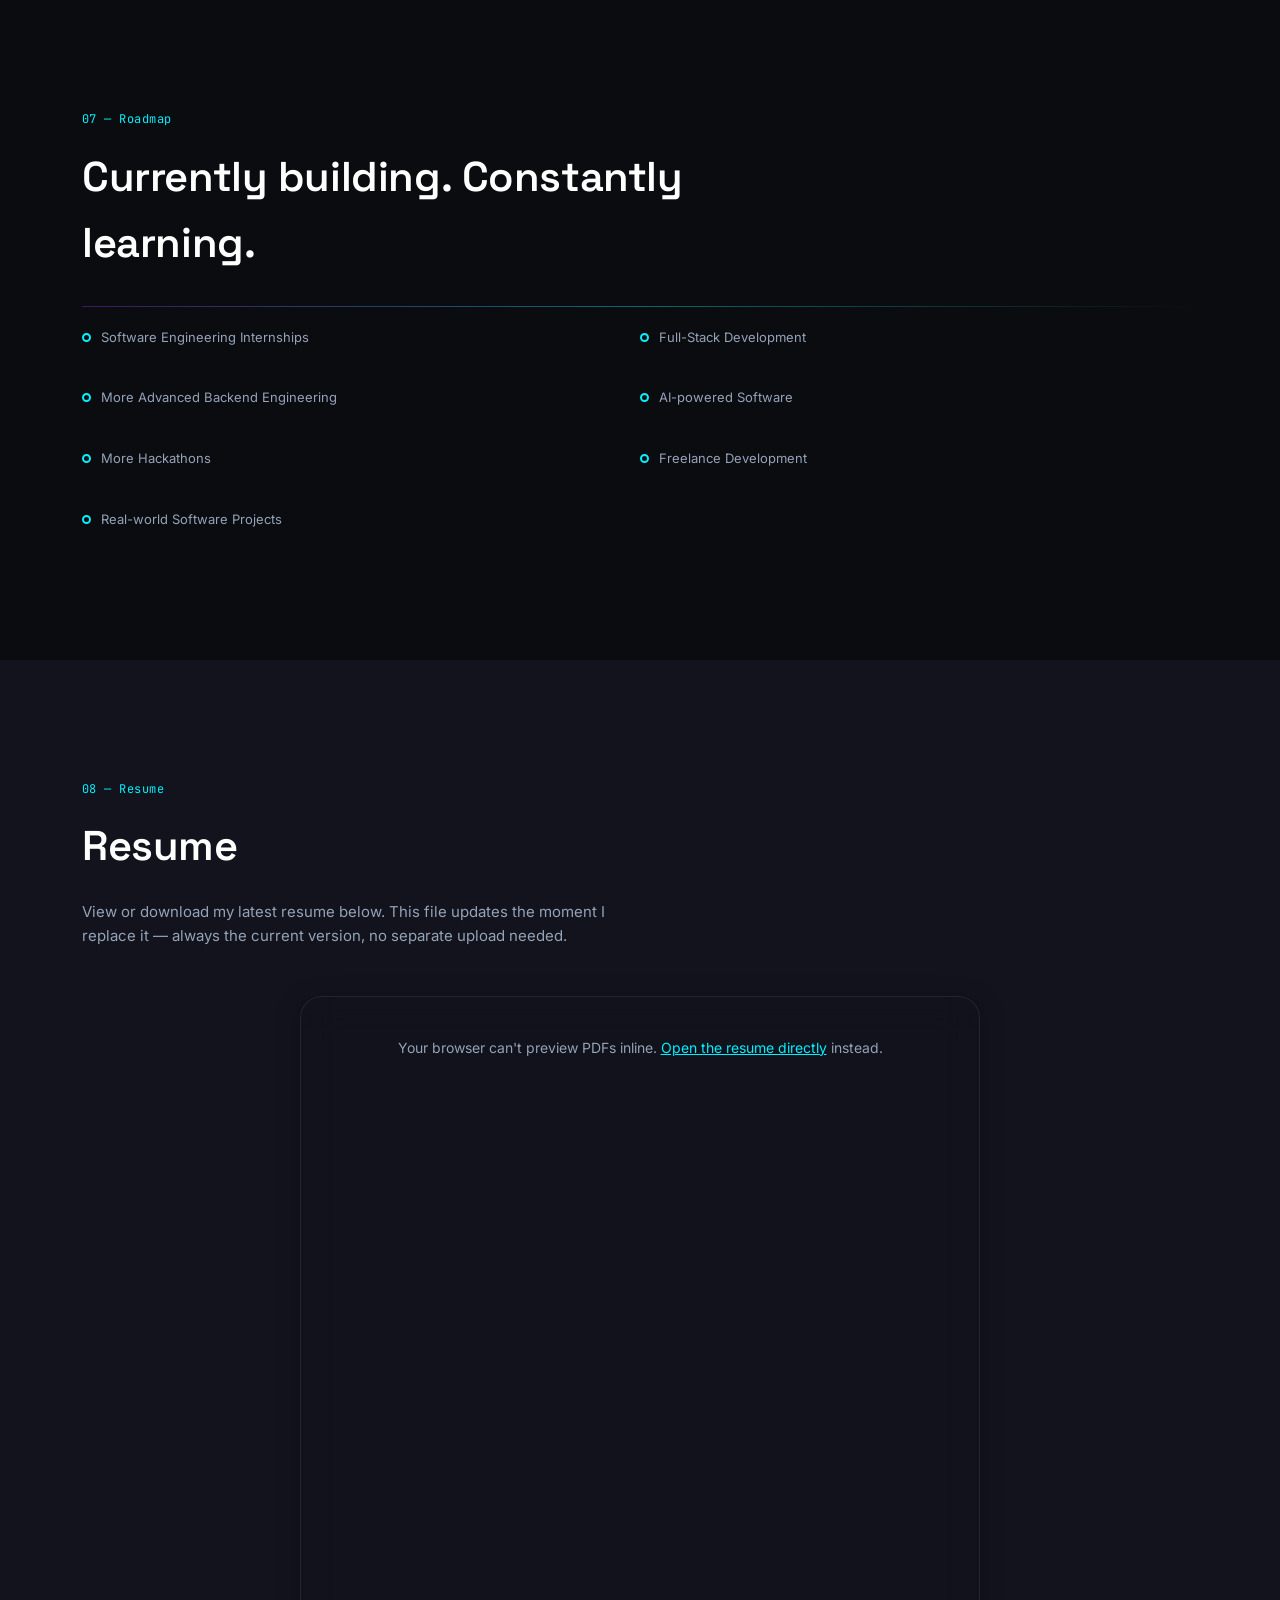
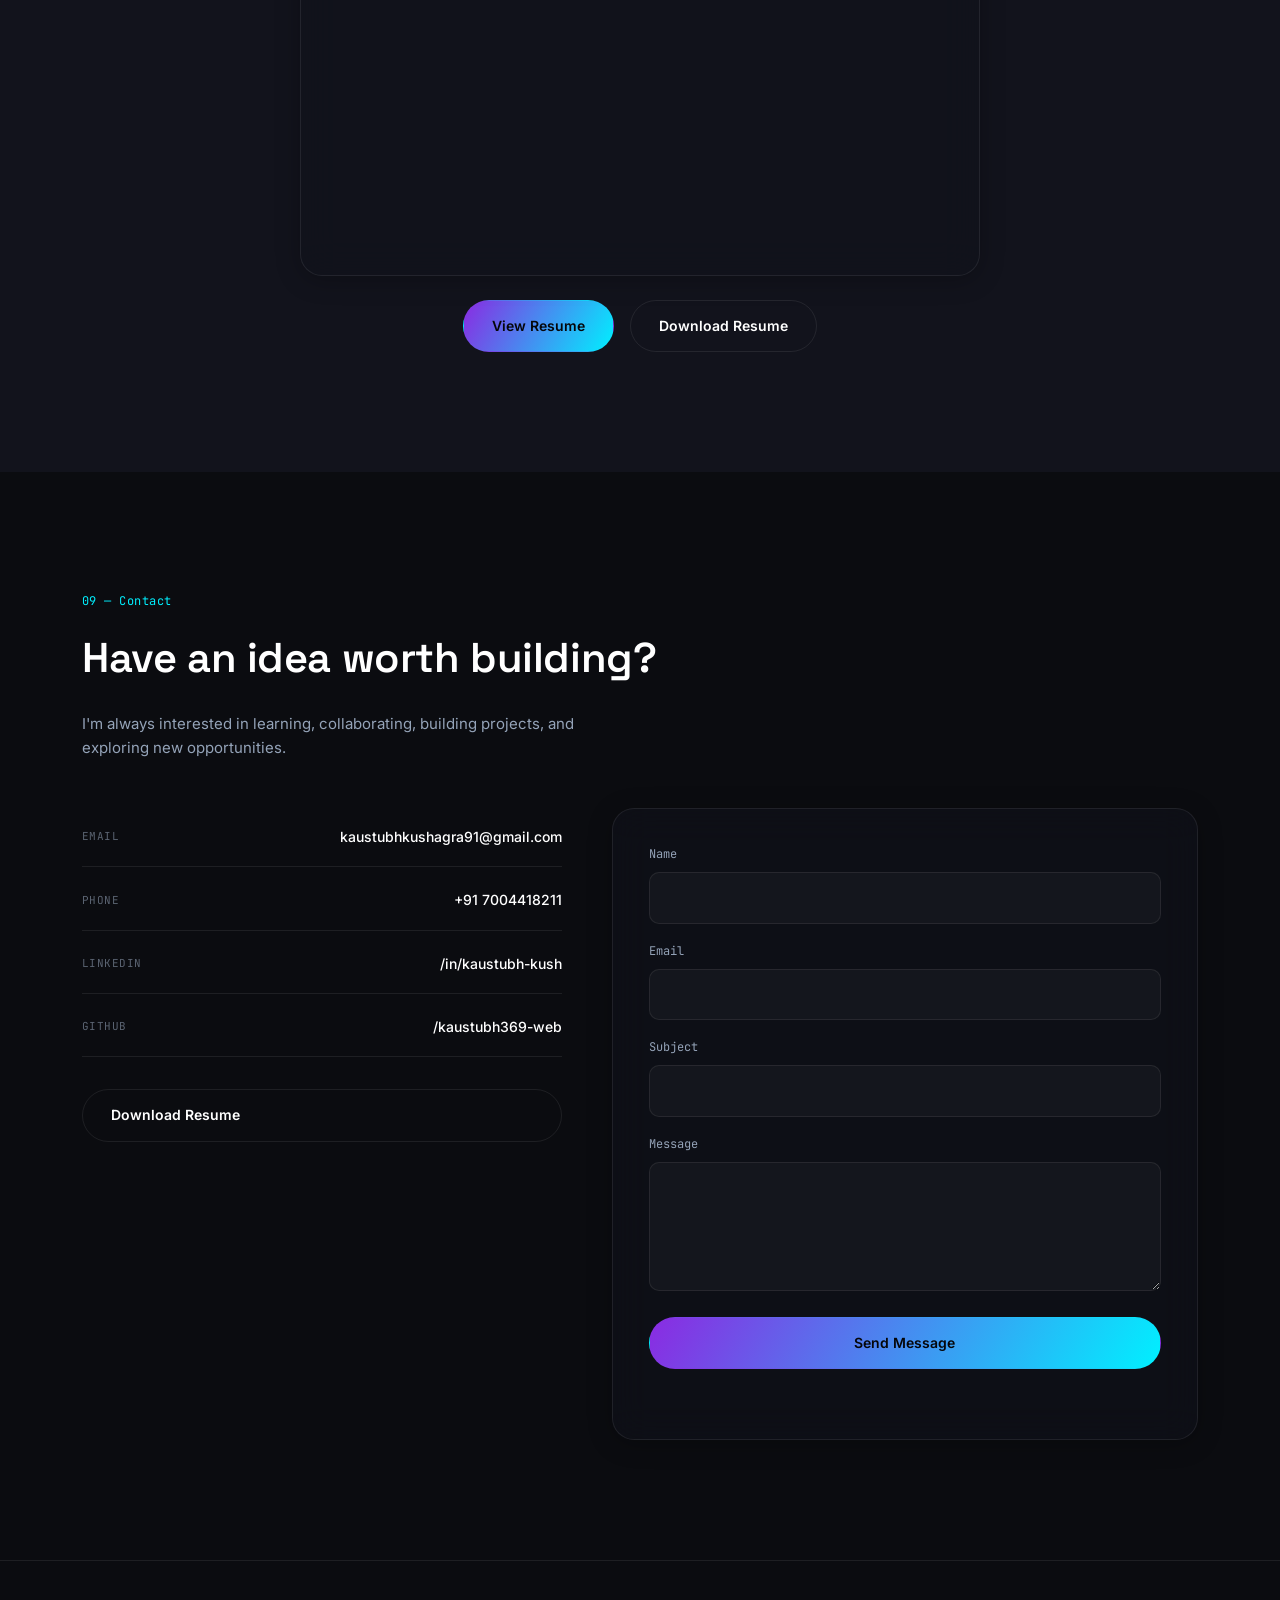
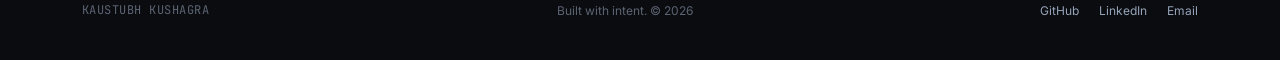
==== commit 09f73782: "Update portfolio" ====
--- a/index.html
+++ b/index.html
@@ -147,8 +147,8 @@
     <div class="about__grid">
       <p class="about__text">
         Motivated Computer Science undergraduate with hands-on experience
-        building and managing backend systems and databases using Node.js,
-        Java, SQL, and REST&nbsp;APIs. Passionate about full-stack development,
+        building and managing backend systems and databases using
+        Java, Spring Boot, SQL, and REST&nbsp;APIs. Passionate about full-stack development,
         software engineering, and clean, user-focused design — actively
         building a strong portfolio for software engineering internships.
       </p>
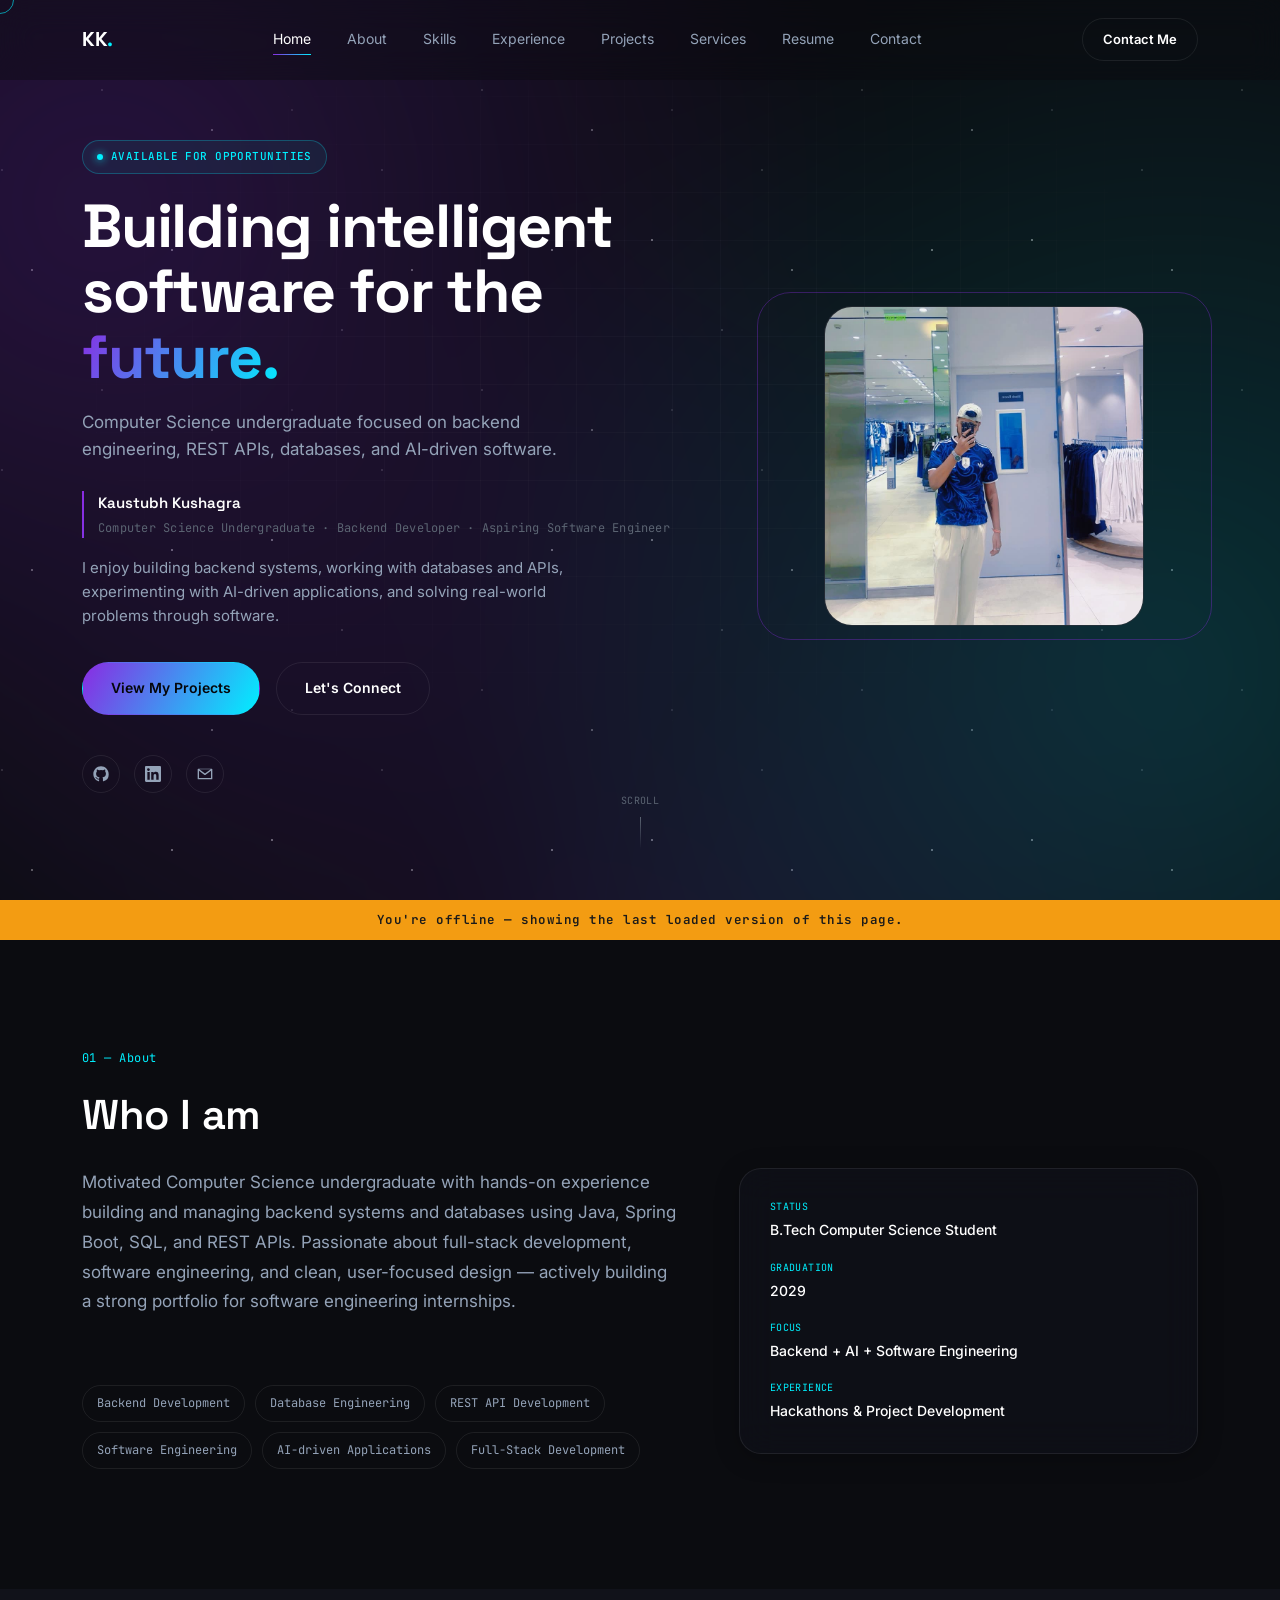
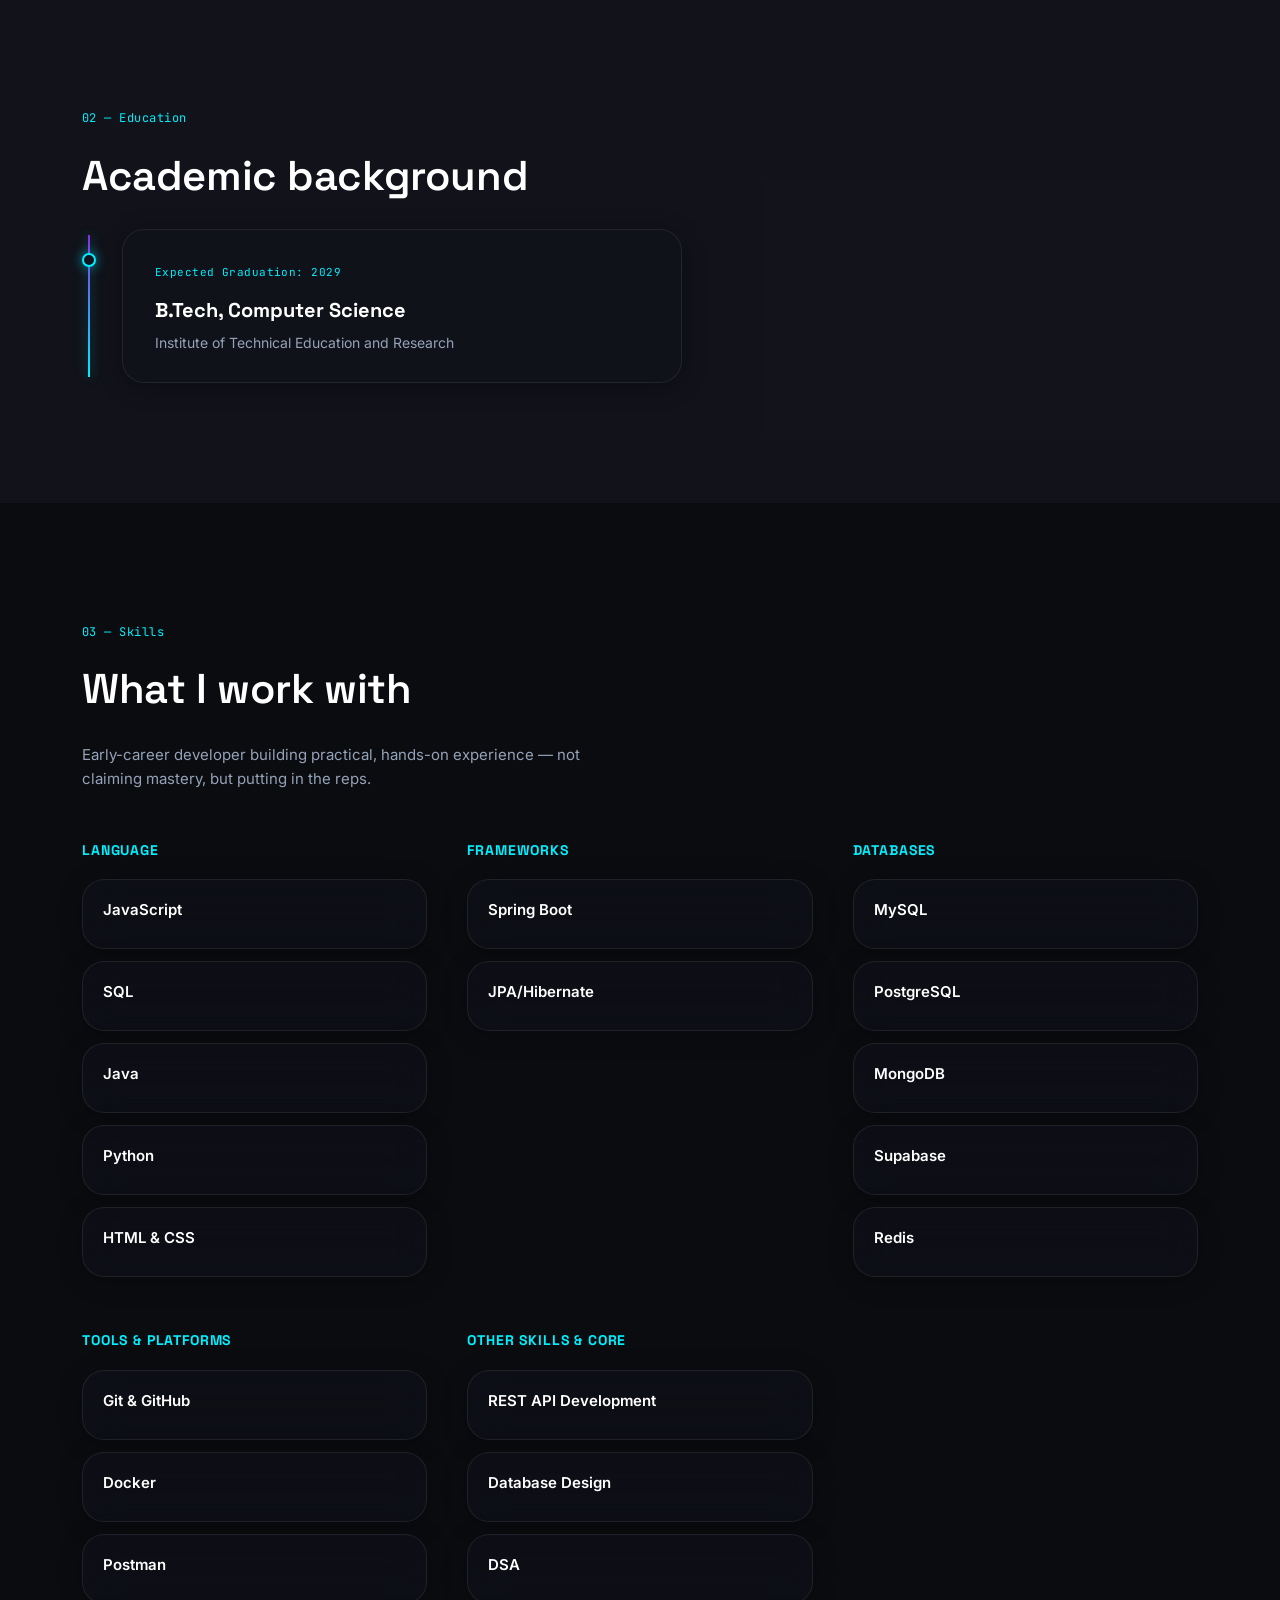
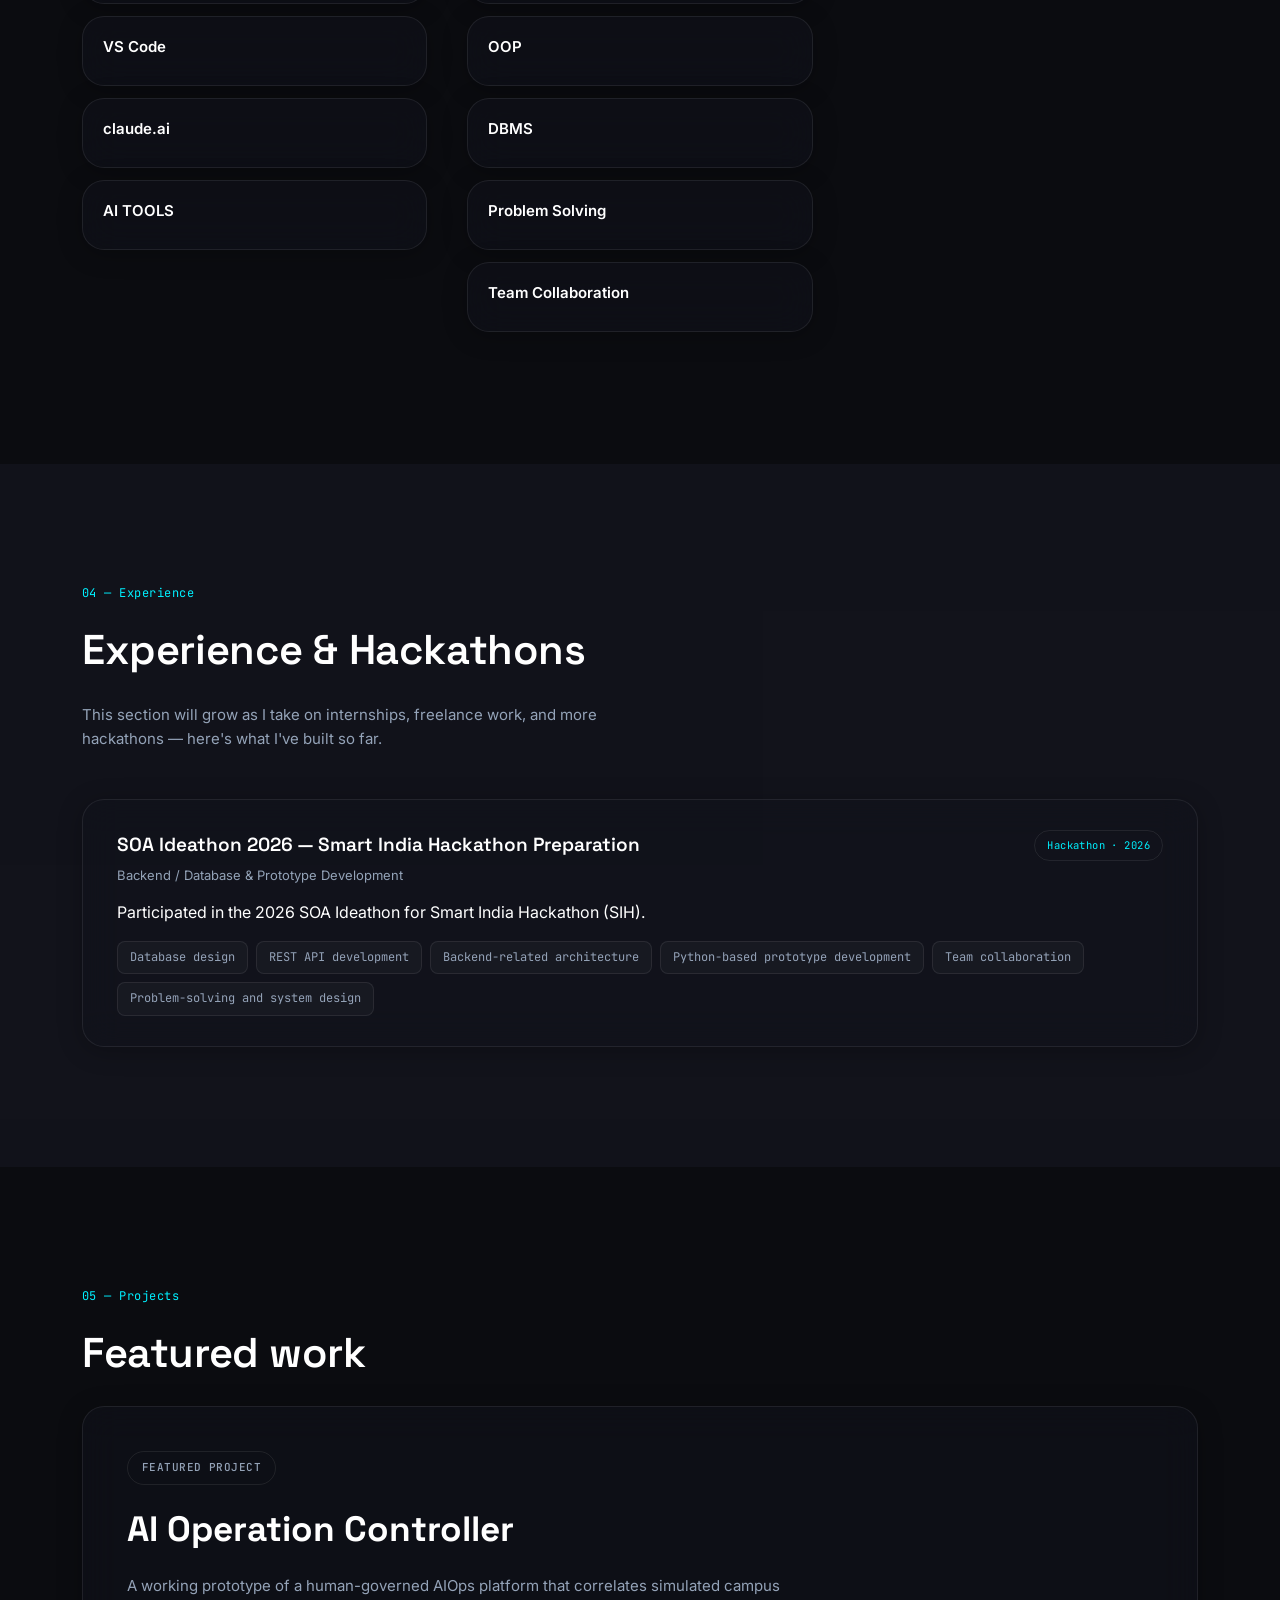
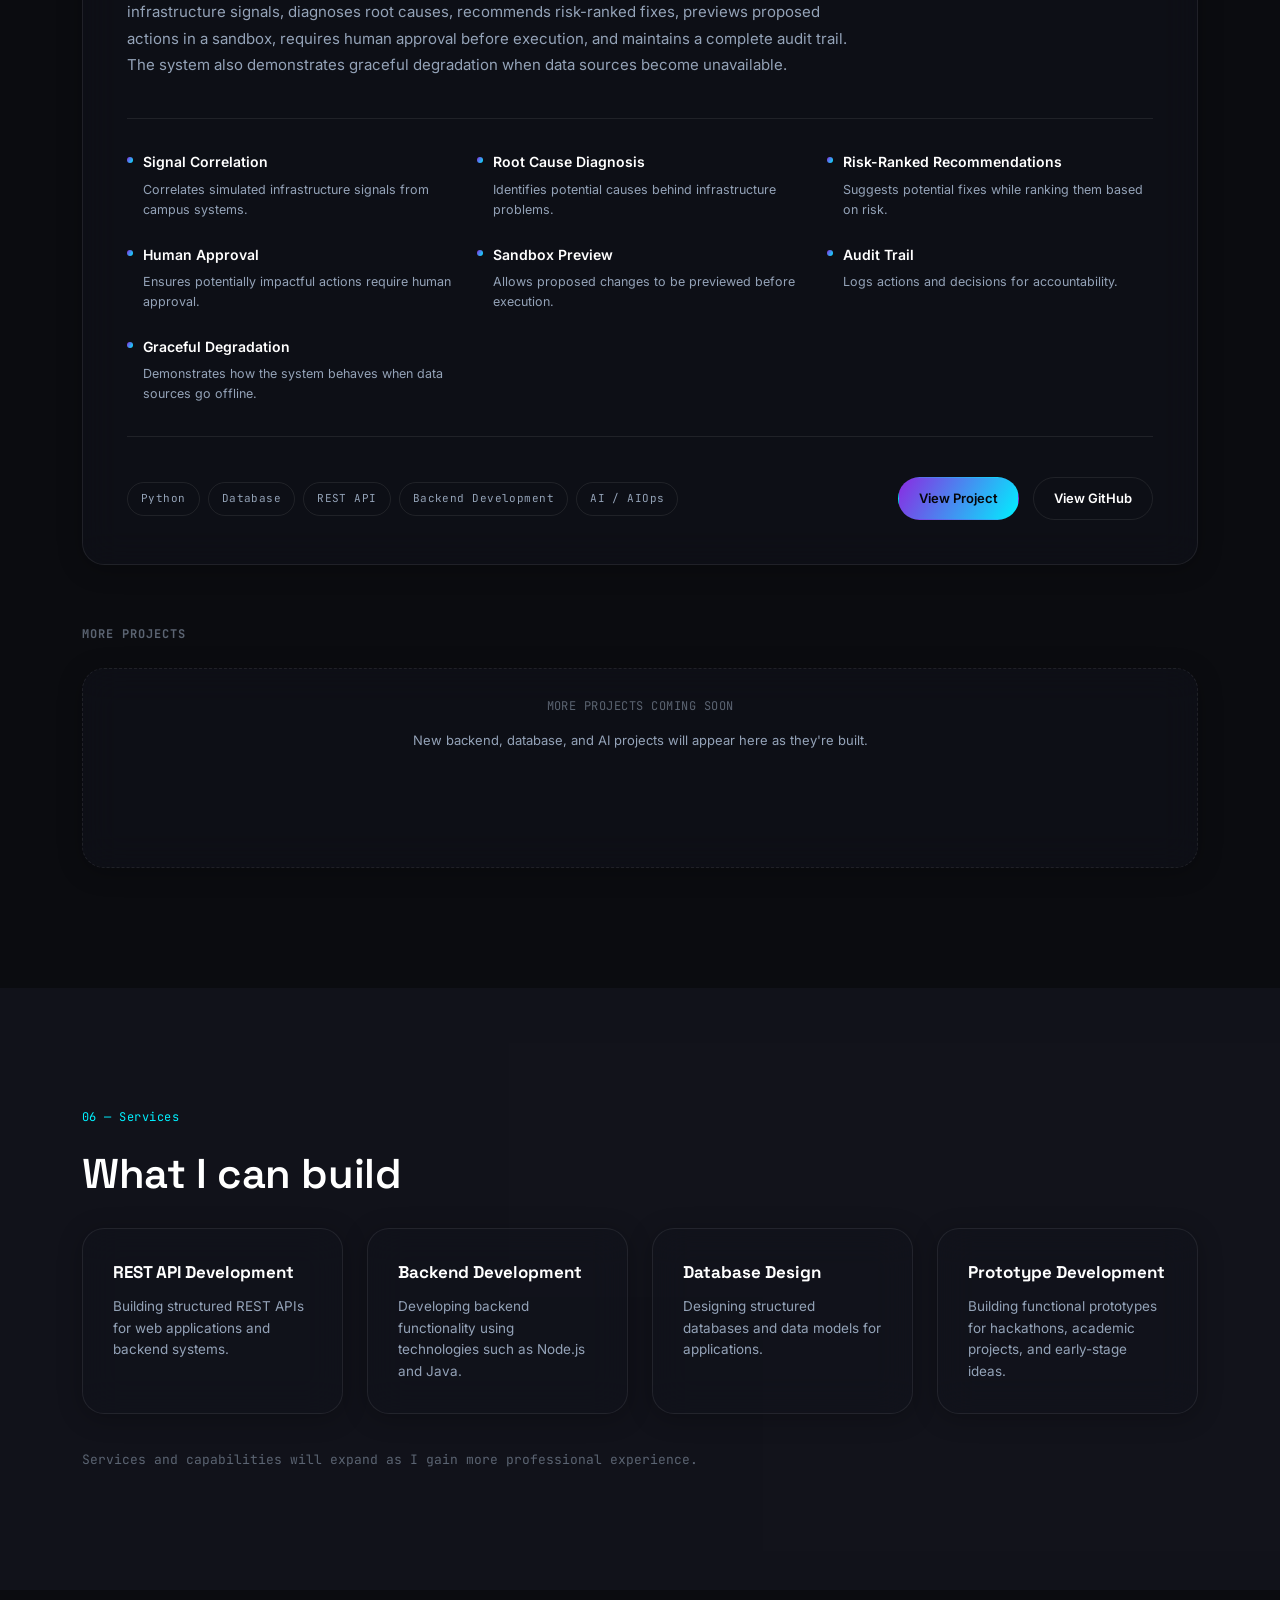
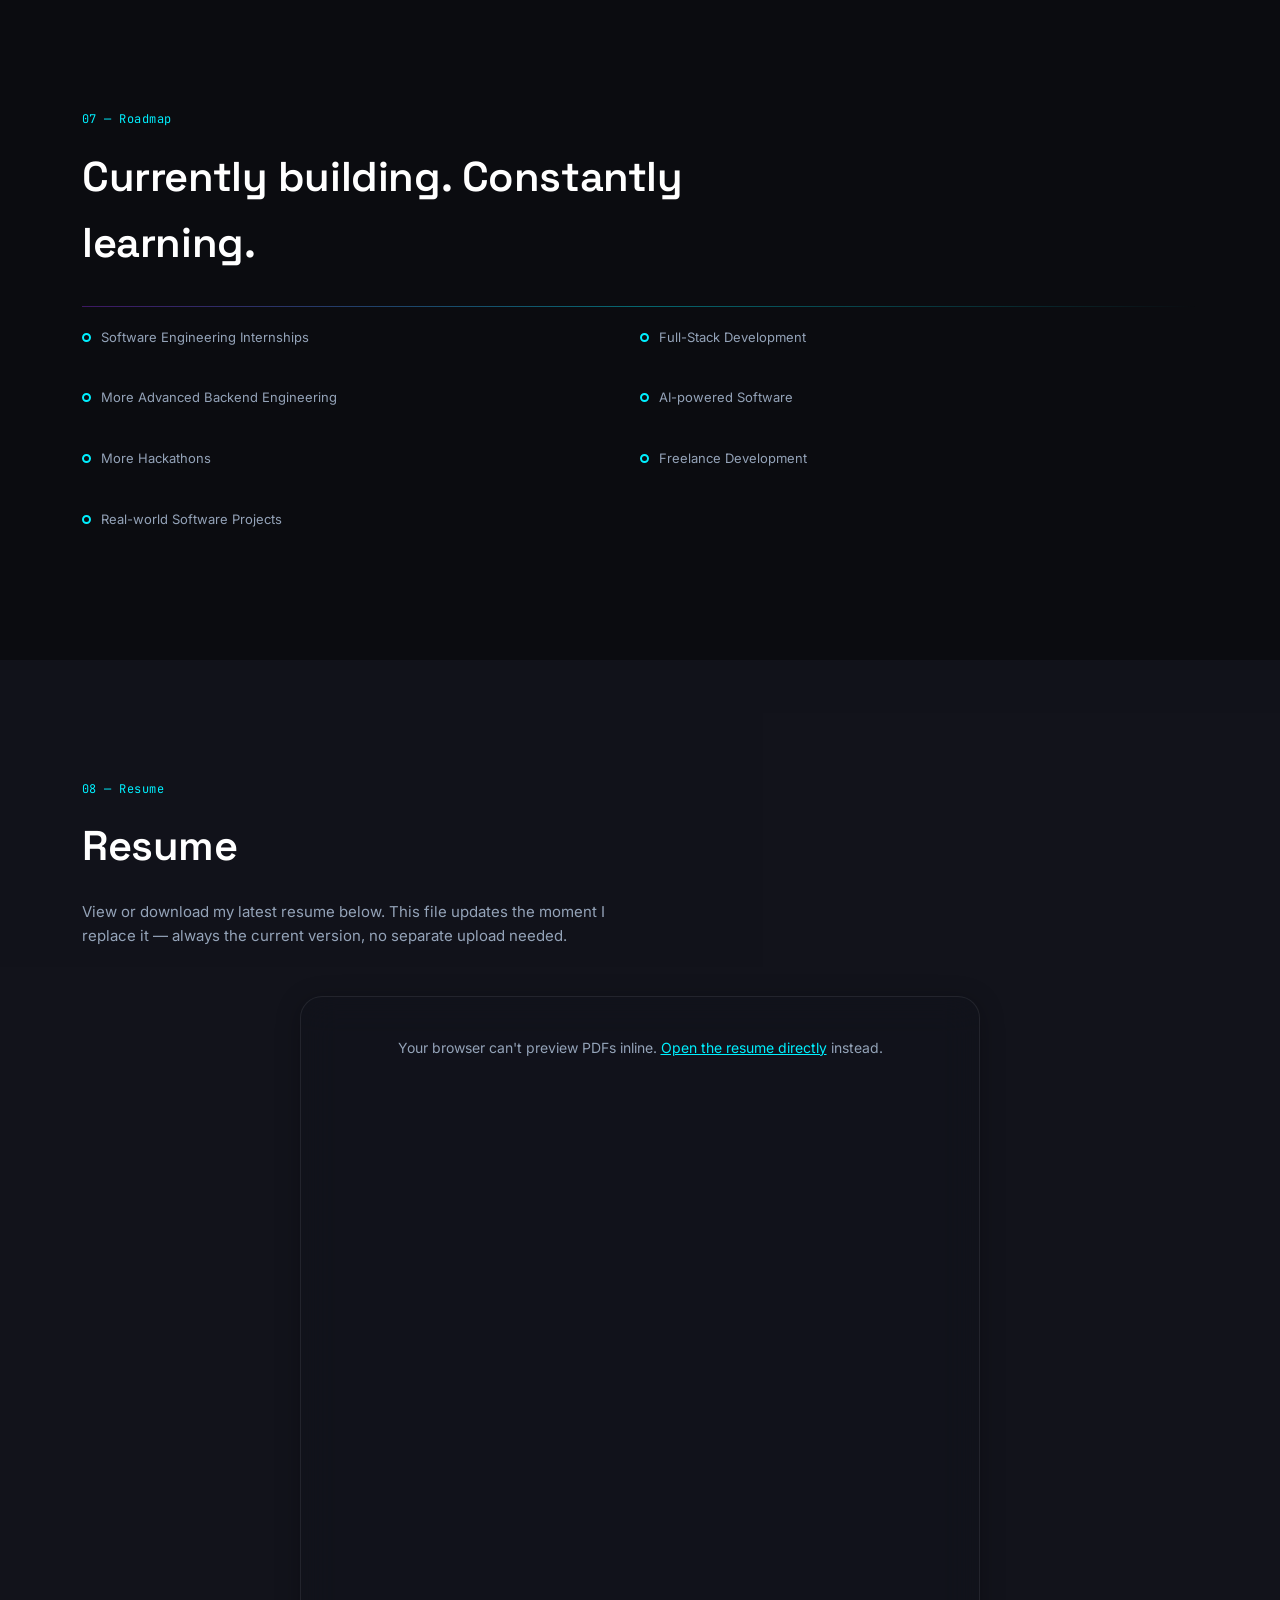
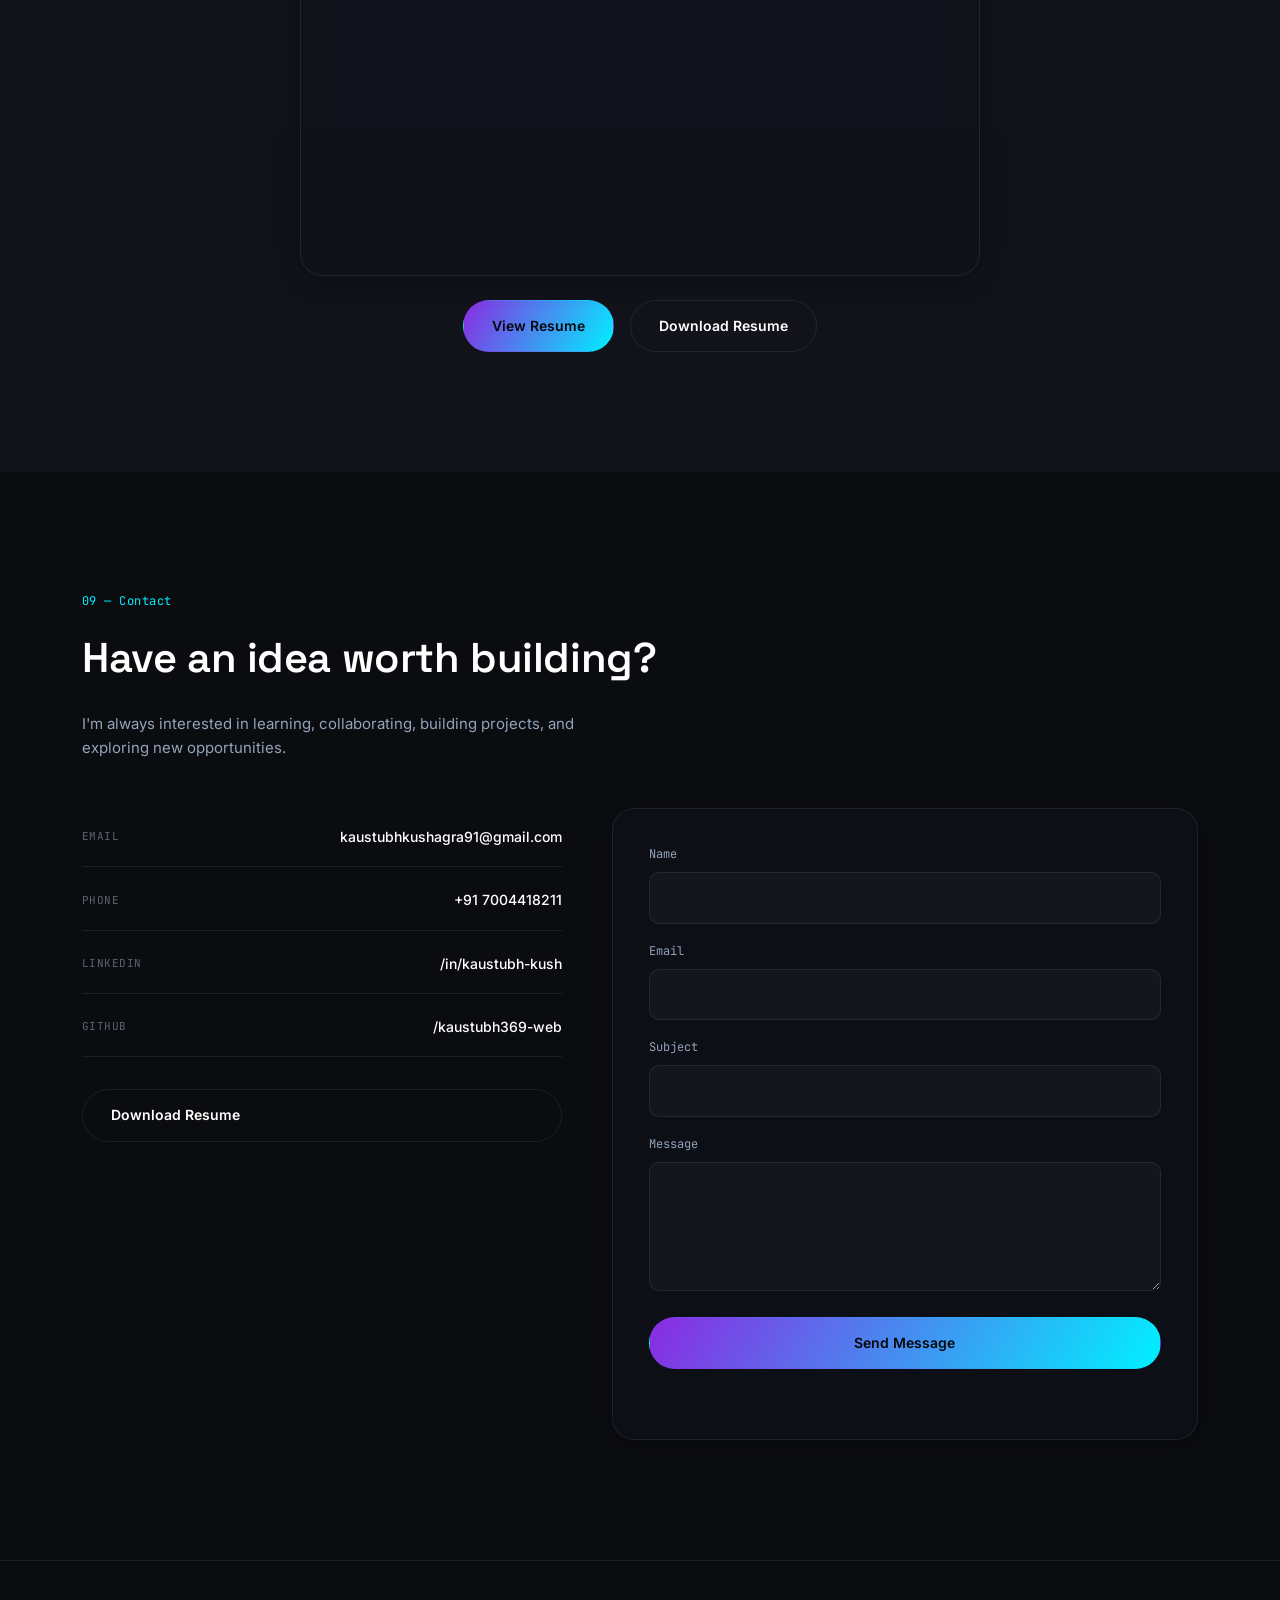
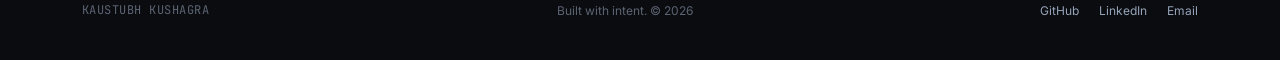
==== commit 6b6f6d82: "update portfolio" ====
--- a/index.html
+++ b/index.html
@@ -120,14 +120,7 @@
 
     <div class="hero__portrait">
       <div class="hero__portrait-frame">
-        <!-- EDIT: replace the placeholder below with <img src="your-photo.jpg" alt="Kaustubh Kushagra"> -->
-        <div class="hero__portrait-placeholder">
-          <svg viewBox="0 0 120 120" fill="none" xmlns="http://www.w3.org/2000/svg">
-            <circle cx="60" cy="45" r="22" stroke="currentColor" stroke-width="2"/>
-            <path d="M20 105c4-22 20-33 40-33s36 11 40 33" stroke="currentColor" stroke-width="2" stroke-linecap="round"/>
-          </svg>
-          <span class="mono hero__portrait-label">ADD PHOTO</span>
-        </div>
+        <img src="kaustubh.jpg" alt="Kaustubh Kushagra" width="900" height="900" loading="eager">
       </div>
       <div class="hero__portrait-ring" aria-hidden="true"></div>
     </div>
--- a/style.css
+++ b/style.css
@@ -984,3 +984,186 @@
   .roadmap__item { width: 100%; }
   .timeline { padding-left: 30px; }
 }
+
+/* ============================================================
+   RELIABILITY & FUNCTIONALITY ADDITIONS
+   Everything below is new — nothing above this line was changed.
+============================================================ */
+
+/* Network status banner */
+.network-banner {
+  position: fixed;
+  bottom: 0; left: 0; right: 0;
+  z-index: 9998;
+  background: #f39c12;
+  color: #1a1a1a;
+  text-align: center;
+  font-size: 12.5px;
+  font-weight: 600;
+  padding: 10px 16px;
+  transform: translateY(100%);
+  transition: transform 0.3s var(--ease, ease);
+}
+.network-banner.is-visible { transform: translateY(0); }
+
+/* Back to top button */
+.back-to-top {
+  position: fixed;
+  bottom: 28px;
+  right: 28px;
+  width: 44px;
+  height: 44px;
+  border-radius: 50%;
+  border: 1px solid var(--border-subtle, rgba(255,255,255,0.08));
+  background: var(--glass-bg, rgba(18,19,28,0.7));
+  backdrop-filter: blur(12px);
+  color: var(--text-primary, #fff);
+  font-size: 18px;
+  cursor: pointer;
+  z-index: 900;
+  opacity: 0;
+  pointer-events: none;
+  transform: translateY(10px);
+  transition: opacity 0.25s ease, transform 0.25s ease, border-color 0.25s ease;
+}
+.back-to-top.is-visible {
+  opacity: 1;
+  pointer-events: auto;
+  transform: translateY(0);
+}
+.back-to-top:hover { border-color: var(--accent-cyan, #00F0FF); }
+
+/* Scroll progress bar */
+.scroll-progress {
+  position: fixed;
+  top: 0; left: 0;
+  height: 3px;
+  width: 0%;
+  background: var(--accent-gradient, linear-gradient(120deg, #8A2BE2, #00F0FF));
+  z-index: 1001;
+  transition: width 0.1s linear;
+}
+
+/* Copy-to-clipboard toast */
+.copy-toast {
+  position: fixed;
+  bottom: 28px;
+  left: 50%;
+  transform: translateX(-50%) translateY(20px);
+  background: var(--bg-secondary, #12131C);
+  border: 1px solid var(--accent-cyan, #00F0FF);
+  color: var(--text-primary, #fff);
+  padding: 10px 20px;
+  border-radius: 999px;
+  font-size: 12px;
+  z-index: 9999;
+  opacity: 0;
+  pointer-events: none;
+  transition: opacity 0.25s ease, transform 0.25s ease;
+}
+.copy-toast.is-visible {
+  opacity: 1;
+  transform: translateX(-50%) translateY(0);
+}
+.contact__row { cursor: pointer; } /* email/phone rows are now click-to-copy */
+
+/* Inline contact form validation */
+.field-invalid {
+  border-color: #ff6b6b !important;
+}
+
+/* Lazy fade-in for images */
+.img-fade {
+  opacity: 0;
+  transition: opacity 0.5s ease;
+}
+.img-fade-visible { opacity: 1; }
+
+@media (max-width: 680px) {
+  .back-to-top { bottom: 20px; right: 20px; width: 40px; height: 40px; }
+  .copy-toast { bottom: 20px; }
+}
+
+/* ============================================================
+   COSMIC BACKGROUND: starfield + shooting stars
+============================================================ */
+.cosmic-bg {
+  position: fixed;
+  inset: 0;
+  z-index: 0;
+  overflow: hidden;
+  pointer-events: none; /* never blocks clicks on real content */
+}
+
+/* Three layered star fields at different sizes/opacities for a subtle
+   sense of depth. Pure background-image (radial-gradient dots, tiled)
+   — a single paint, not per-star DOM nodes, so this is essentially
+   free performance-wise no matter how "dense" it looks. */
+.cosmic-bg__stars {
+  position: absolute;
+  inset: -10%;
+  background-image:
+    radial-gradient(1.5px 1.5px at 20px 30px, rgba(255,255,255,0.9), transparent),
+    radial-gradient(1px 1px at 90px 120px, rgba(255,255,255,0.7), transparent),
+    radial-gradient(1.5px 1.5px at 160px 60px, rgba(255,255,255,0.8), transparent),
+    radial-gradient(1px 1px at 230px 180px, rgba(255,255,255,0.6), transparent),
+    radial-gradient(1.5px 1.5px at 300px 40px, rgba(255,255,255,0.9), transparent),
+    radial-gradient(1px 1px at 40px 200px, rgba(255,255,255,0.5), transparent),
+    radial-gradient(1.5px 1.5px at 340px 220px, rgba(255,255,255,0.7), transparent),
+    radial-gradient(1px 1px at 130px 260px, rgba(255,255,255,0.6), transparent);
+  background-repeat: repeat;
+  background-size: 380px 300px;
+  opacity: 0.78; /* static — no ongoing animation cost; only the shooting stars move */
+}
+
+/* Shooting star: a short glowing streak that crosses part of the
+   screen, fades out, then waits (most of each animation cycle is
+   invisible) before doing it again — reads as occasional, not
+   mechanical. Only `transform` and `opacity` change, so this runs on
+   the compositor thread and stays smooth even while scrolling. */
+.shooting-star {
+  position: absolute;
+  width: 3px;
+  height: 3px;
+  background: #fff;
+  border-radius: 50%;
+  box-shadow: 0 0 4px 1px rgba(255,255,255,0.8);
+  opacity: 0;
+  will-change: transform, opacity;
+  animation-name: shootingStar;
+  animation-timing-function: ease-out;
+  animation-iteration-count: infinite;
+}
+.shooting-star::before {
+  content: "";
+  position: absolute;
+  top: 50%;
+  right: 0;
+  width: 160px;
+  height: 1px;
+  background: linear-gradient(90deg, rgba(255,255,255,0.85), transparent);
+  transform: translateY(-50%);
+}
+@keyframes shootingStar {
+  0%   { transform: translate(0, 0); opacity: 0; }
+  4%   { opacity: 1; }
+  16%  { transform: translate(-420px, 300px); opacity: 0; }
+  100% { transform: translate(-420px, 300px); opacity: 0; } /* stays invisible for the rest of the cycle */
+}
+
+/* Respect prefers-reduced-motion: keep the starfield but freeze the
+   twinkle and hide the moving shooting stars entirely. */
+.cosmic-bg--static .cosmic-bg__stars { animation: none; opacity: 0.6; }
+.cosmic-bg--static .shooting-star { display: none; }
+
+@media (prefers-reduced-motion: reduce) {
+  .cosmic-bg__stars { animation: none; opacity: 0.6; }
+  .shooting-star { display: none; }
+}
+
+/* Let the starfield subtly show through the solid-colored alternating
+   sections too, not just the transparent ones — a very small opacity
+   change (5%), imperceptible to text contrast/readability, so this
+   stays "clean" rather than distracting. This overrides only the
+   background of .section--alt; every other rule for it is untouched. */
+.section--alt { background: rgba(18, 19, 28, 0.95); }
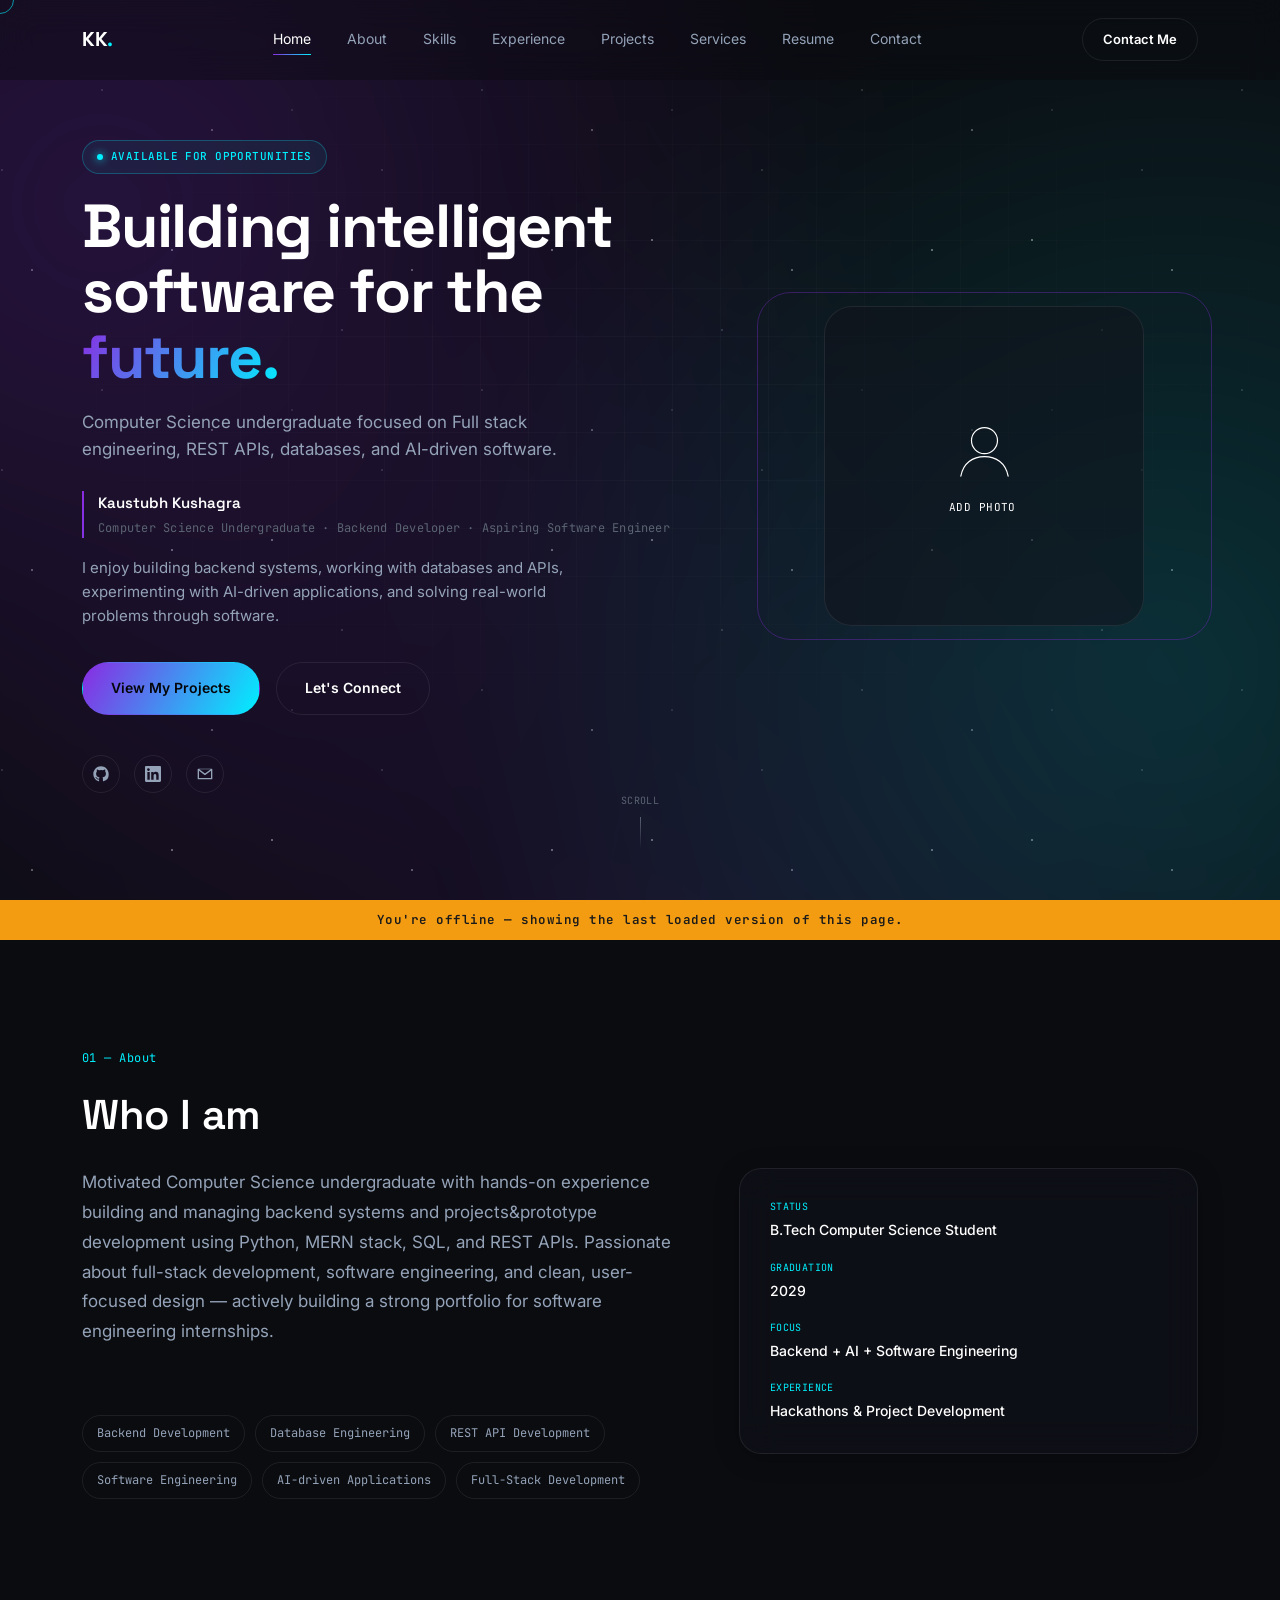
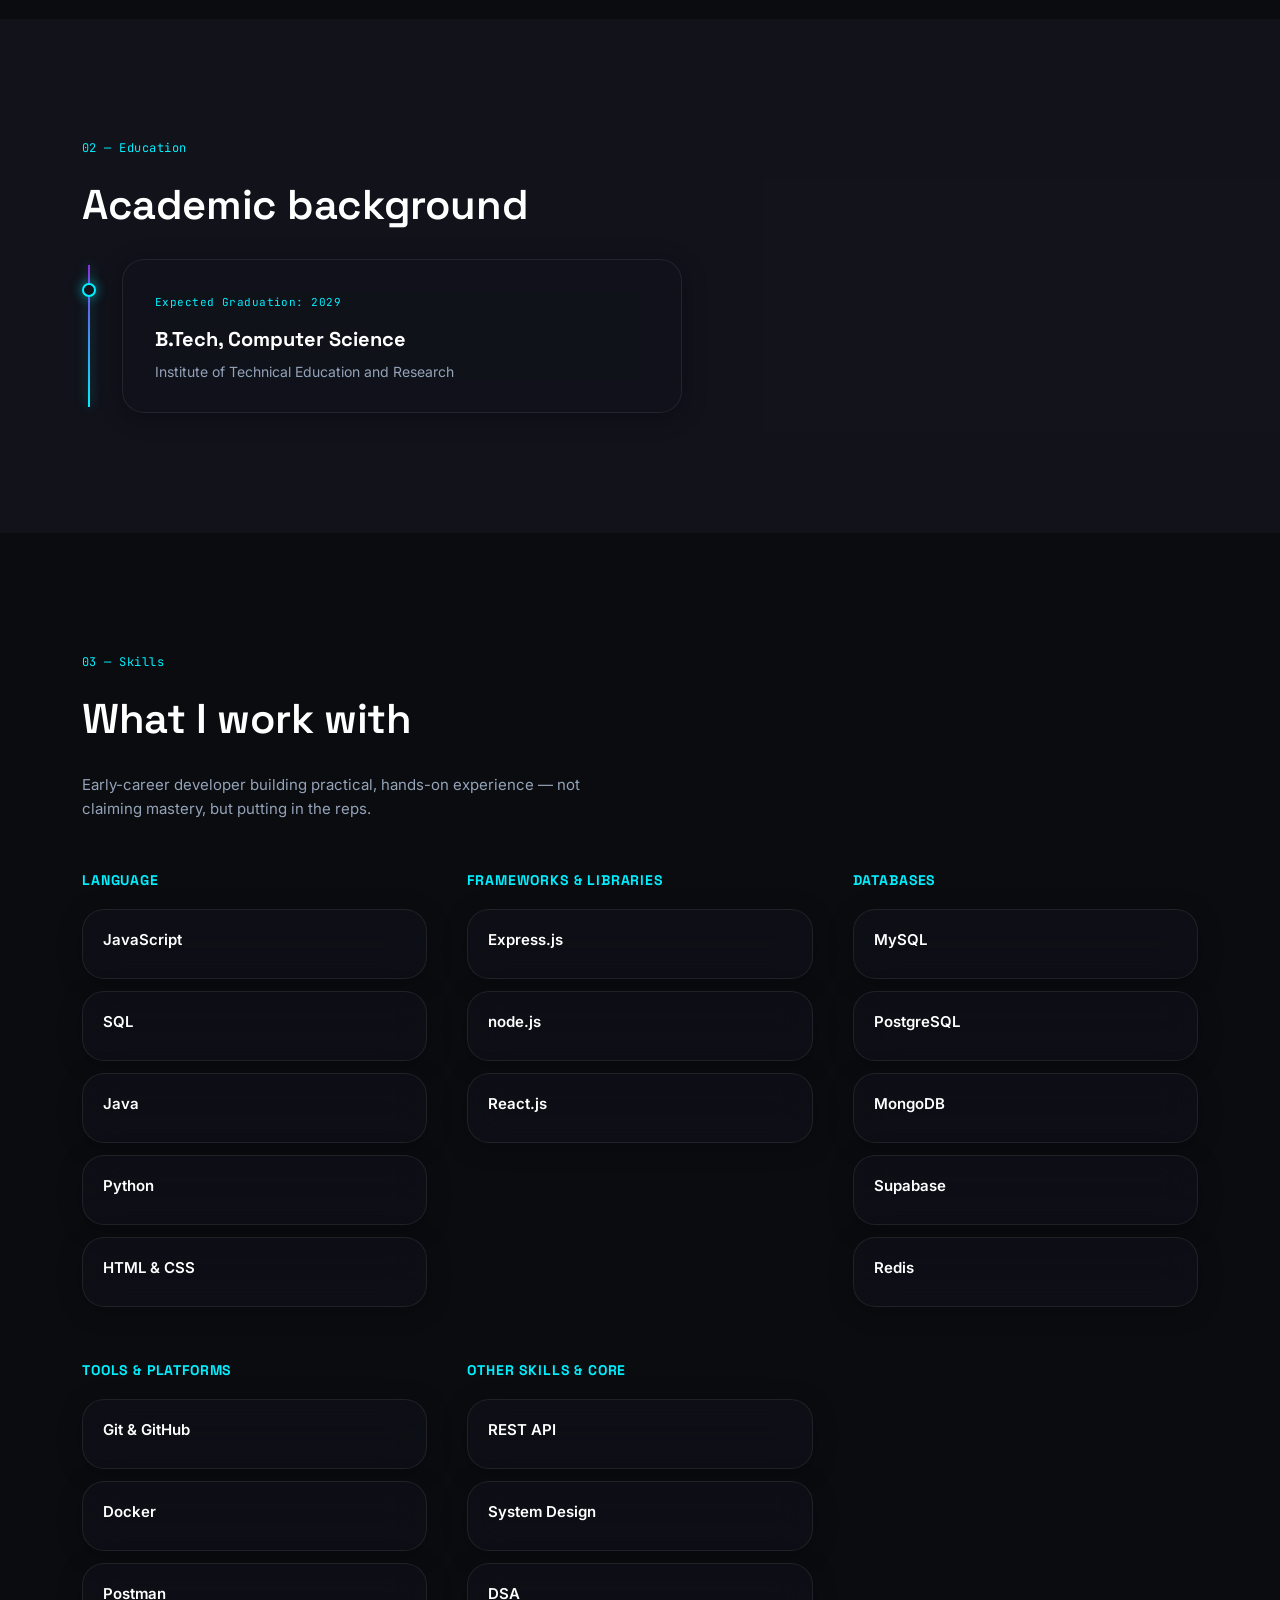
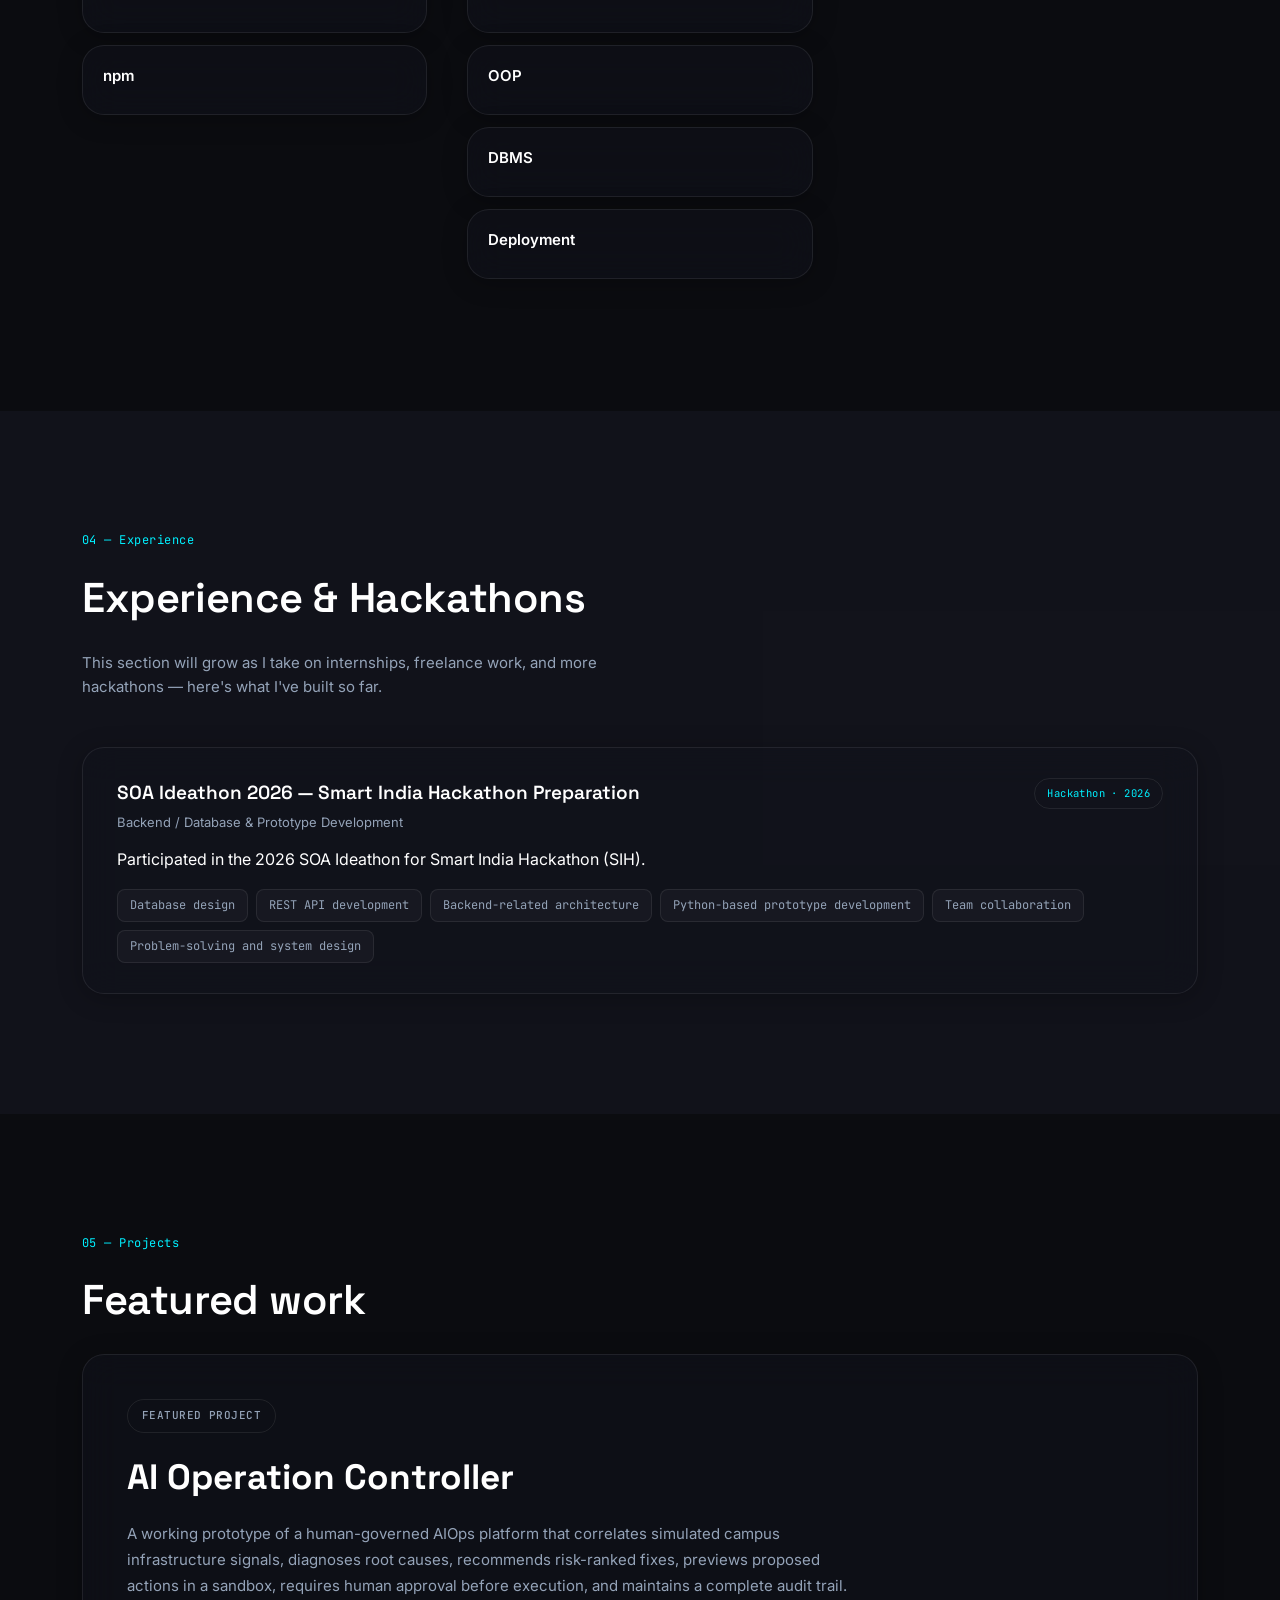
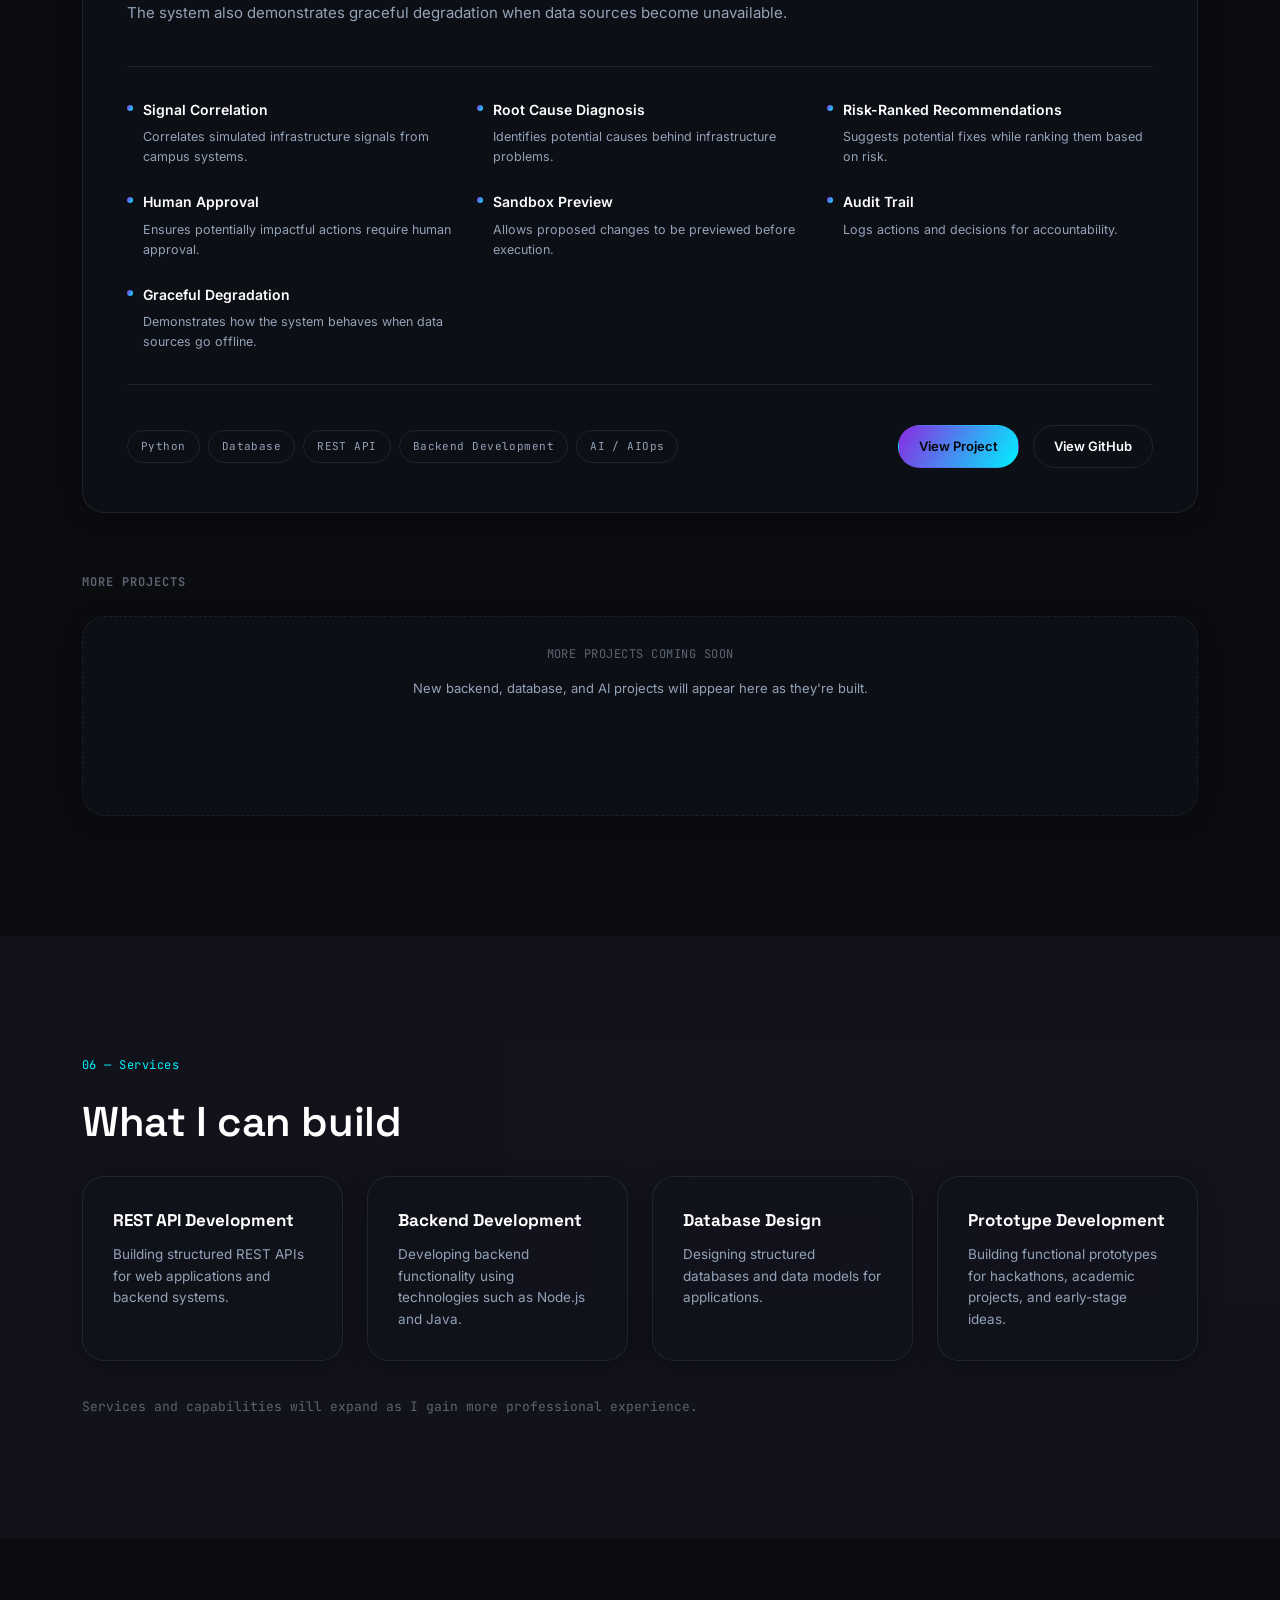
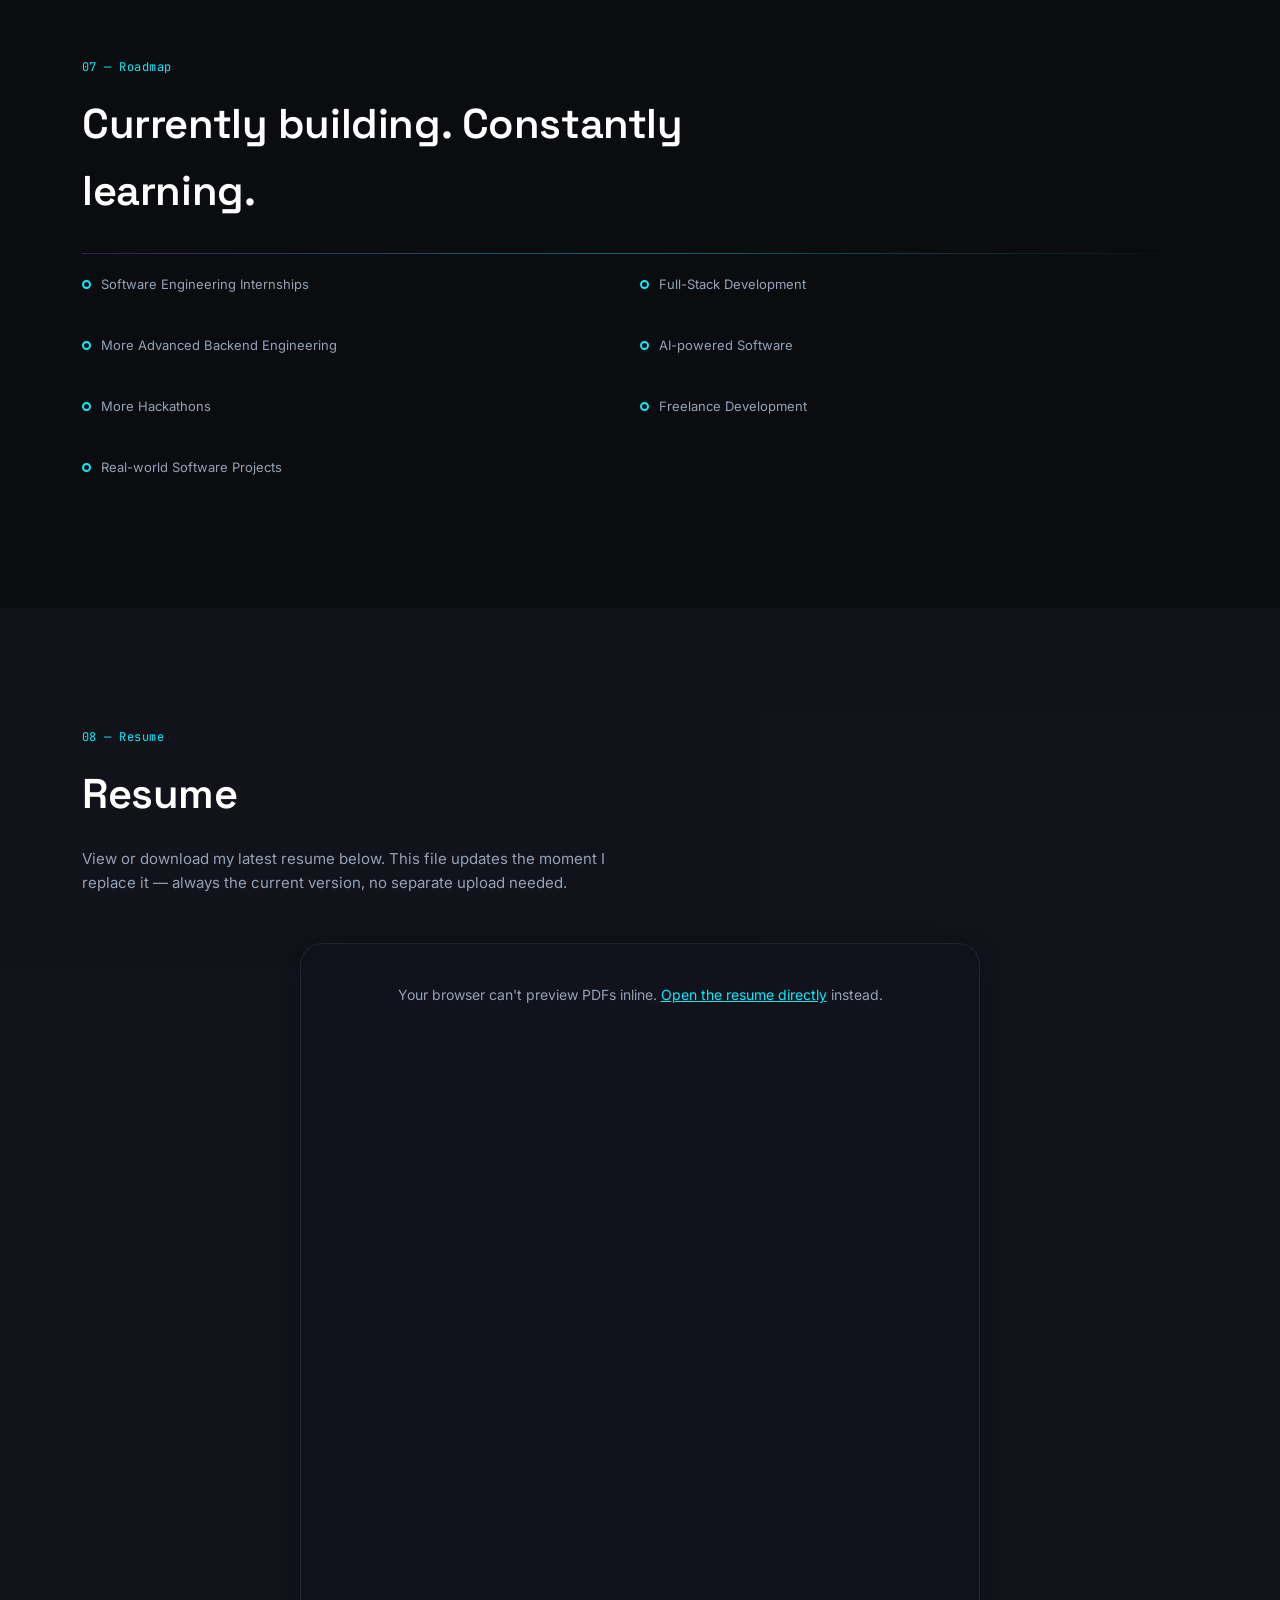
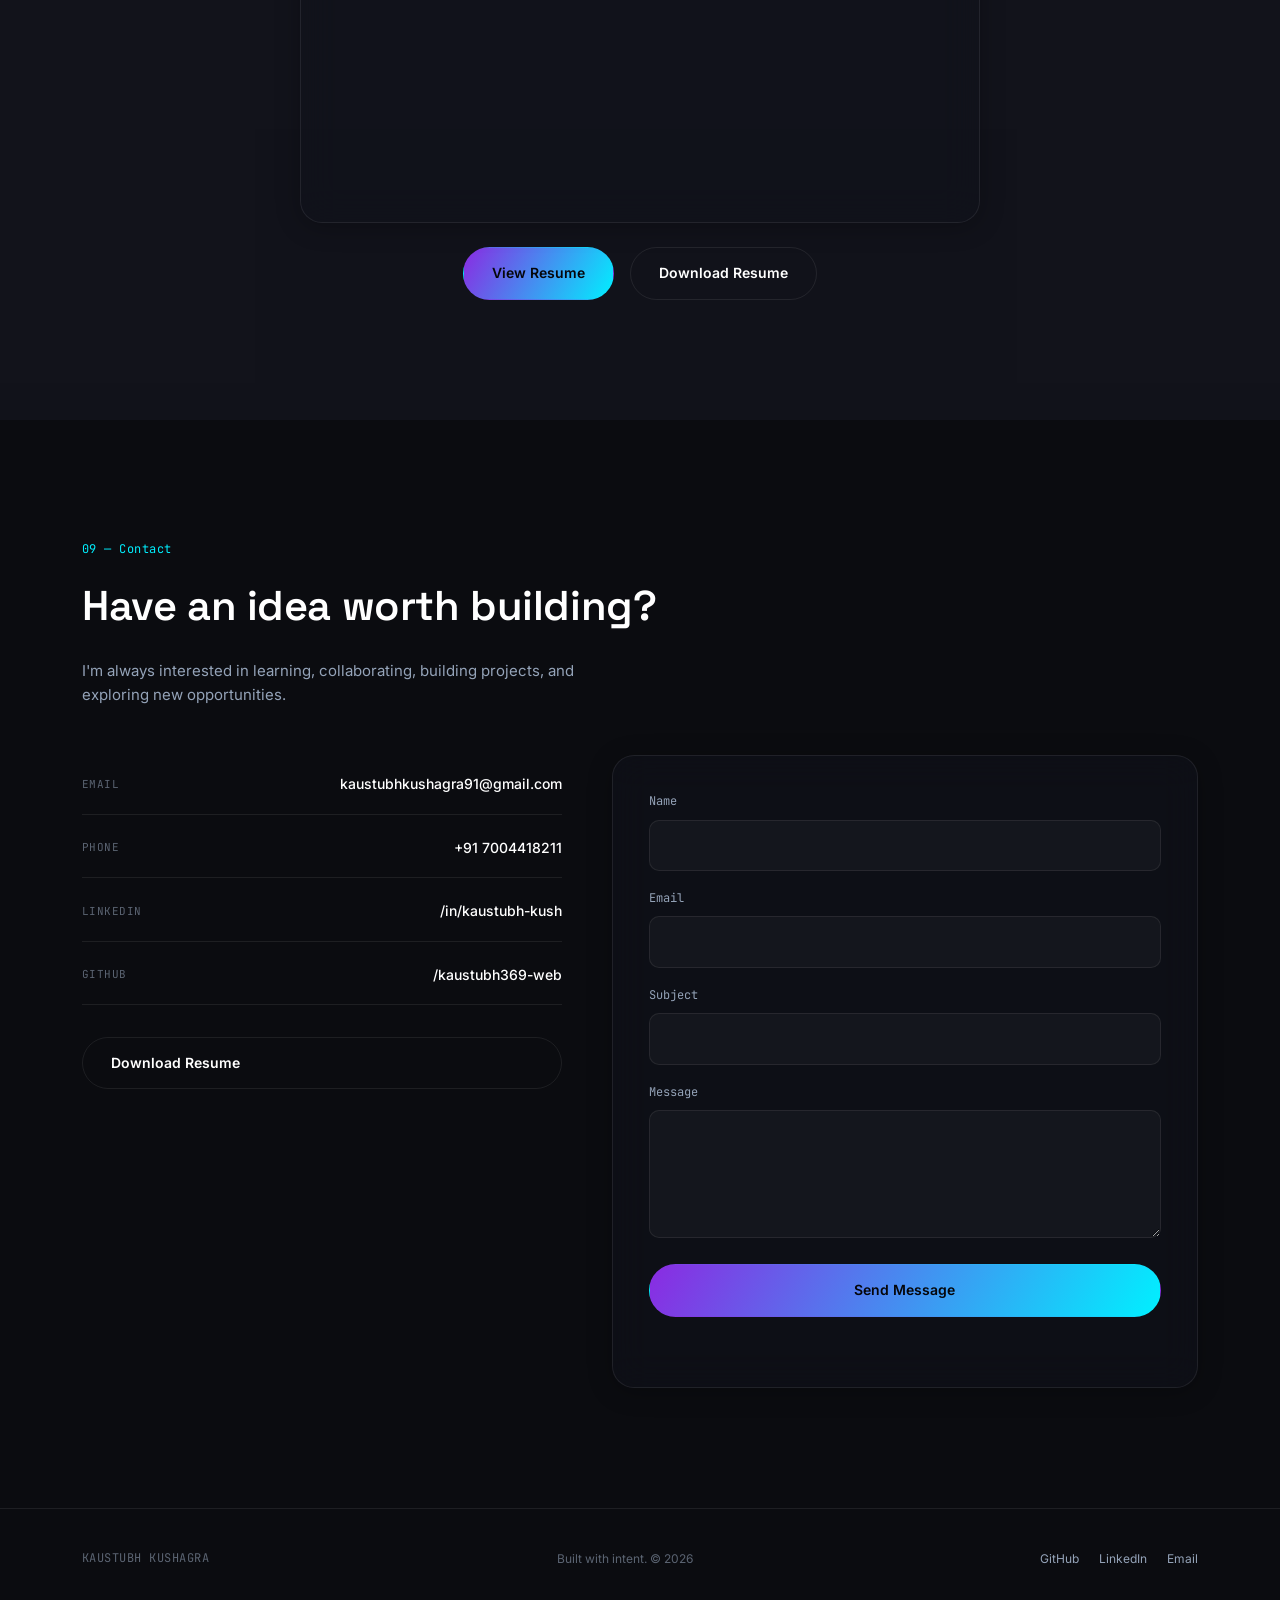
==== commit 82b592bb: "Update portfolio" ====
--- a/index.html
+++ b/index.html
@@ -4,7 +4,7 @@
 <meta charset="UTF-8">
 <meta name="viewport" content="width=device-width, initial-scale=1.0">
 <title>Kaustubh Kushagra — Backend Developer &amp; Aspiring Software Engineer</title>
-<meta name="description" content="Portfolio of Kaustubh Kushagra — Computer Science undergraduate focused on backend engineering, APIs, AI Bots, Styles Frontend, databases, and AI-driven software.">
+<meta name="description" content="Portfolio of Kaustubh Kushagra — Computer Science undergraduate focused on building projects using MERN STACK, Python , SQL , and AI Tools.">
 
 <link rel="preconnect" href="https://fonts.googleapis.com">
 <link rel="preconnect" href="https://fonts.gstatic.com" crossorigin>
@@ -85,7 +85,7 @@
       </h1>
 
       <p class="hero__sub">
-        Computer Science undergraduate focused on backend engineering,
+        Computer Science undergraduate focused on Full stack engineering,
         REST&nbsp;APIs, databases, and AI-driven software.
       </p>
 
@@ -120,7 +120,14 @@
 
     <div class="hero__portrait">
       <div class="hero__portrait-frame">
-        <img src="kaustubh.jpg" alt="Kaustubh Kushagra" width="900" height="900" loading="eager">
+        <!-- EDIT: replace the placeholder below with <img src="your-photo.jpg" alt="Kaustubh Kushagra"> -->
+        <div class="kaustubh-portrait-placeholder" aria-hidden="true">
+          <svg viewBox="0 0 120 120" fill="none" xmlns="http://www.w3.org/2000/svg">
+            <circle cx="60" cy="45" r="22" stroke="currentColor" stroke-width="2"/>
+            <path d="M20 105c4-22 20-33 40-33s36 11 40 33" stroke="currentColor" stroke-width="2" stroke-linecap="round"/>
+          </svg>
+          <span class="mono hero__portrait-label">ADD PHOTO</span>
+        </div>
       </div>
       <div class="hero__portrait-ring" aria-hidden="true"></div>
     </div>
@@ -140,8 +147,8 @@
     <div class="about__grid">
       <p class="about__text">
         Motivated Computer Science undergraduate with hands-on experience
-        building and managing backend systems and databases using
-        Java, Spring Boot, SQL, and REST&nbsp;APIs. Passionate about full-stack development,
+        building and managing backend systems and projects&prototype development using
+        Python, MERN stack, SQL, and REST&nbsp;APIs. Passionate about full-stack development,
         software engineering, and clean, user-focused design — actively
         building a strong portfolio for software engineering internships.
       </p>
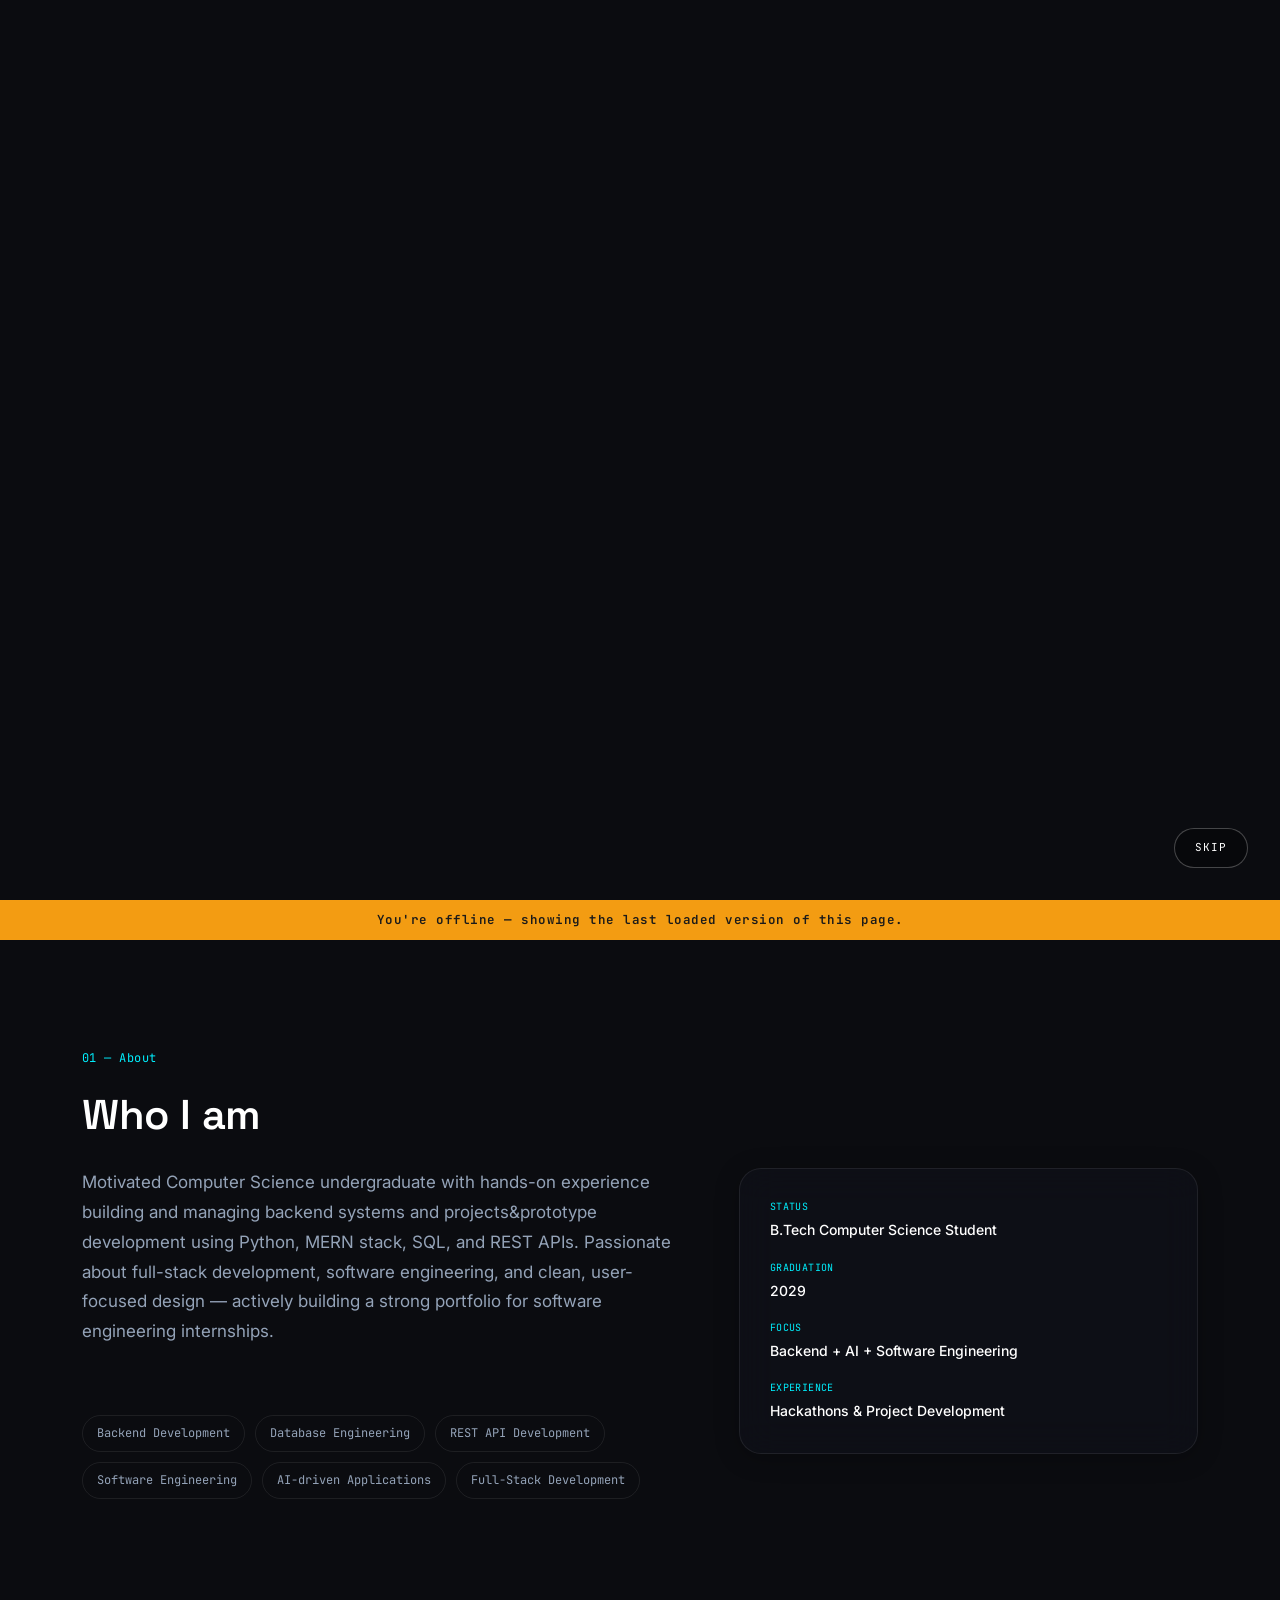
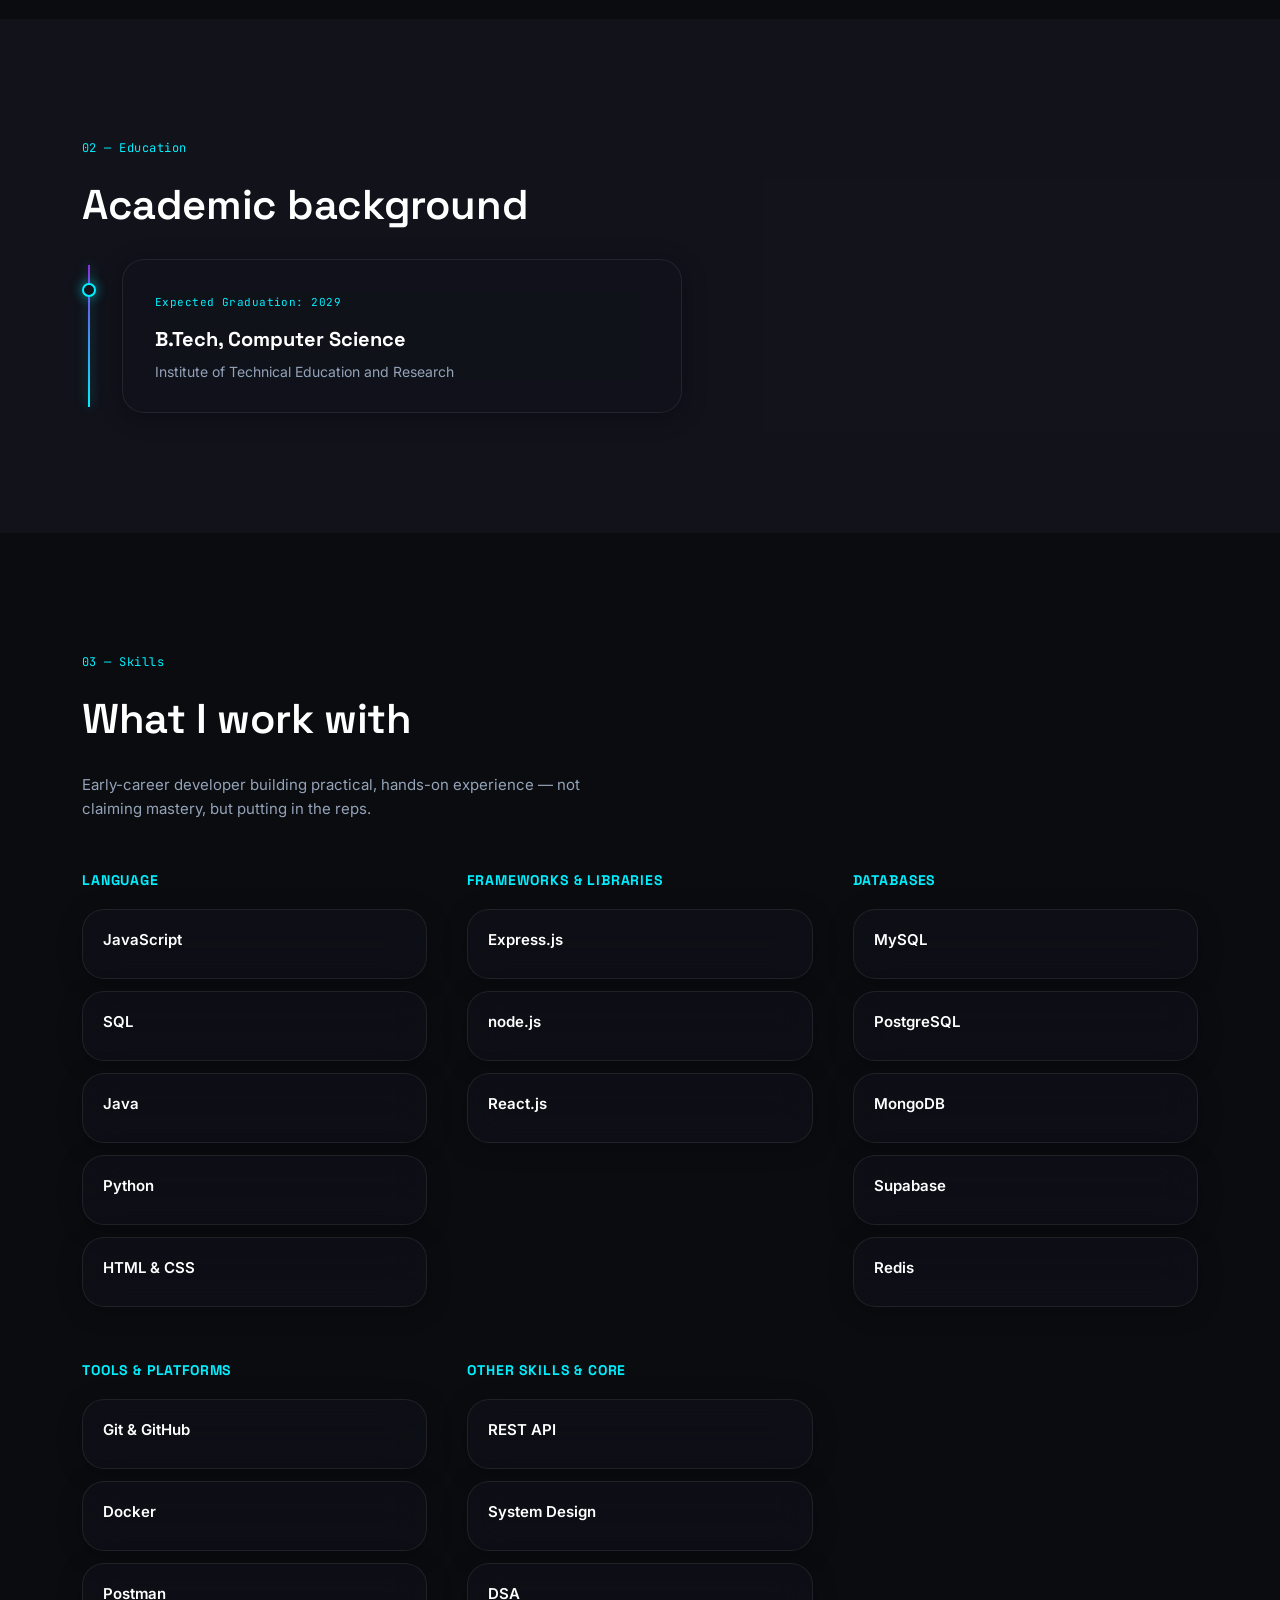
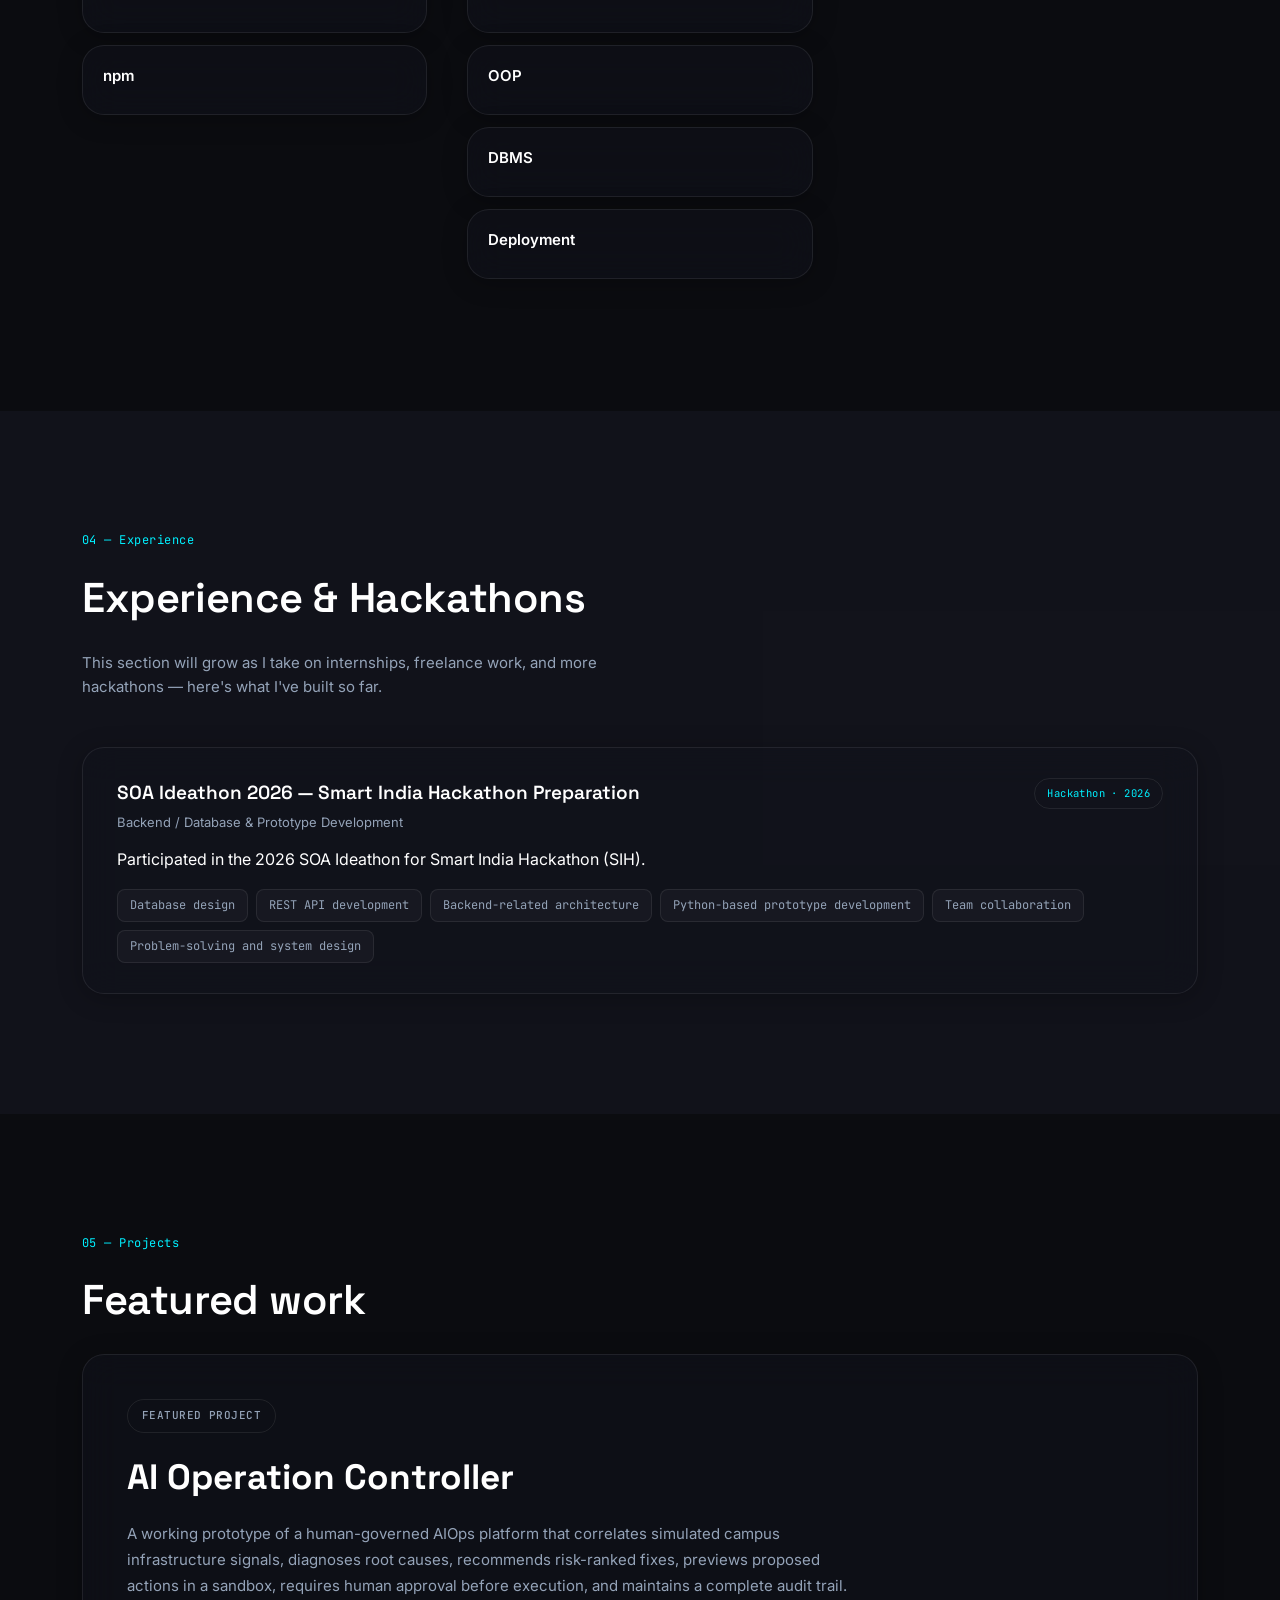
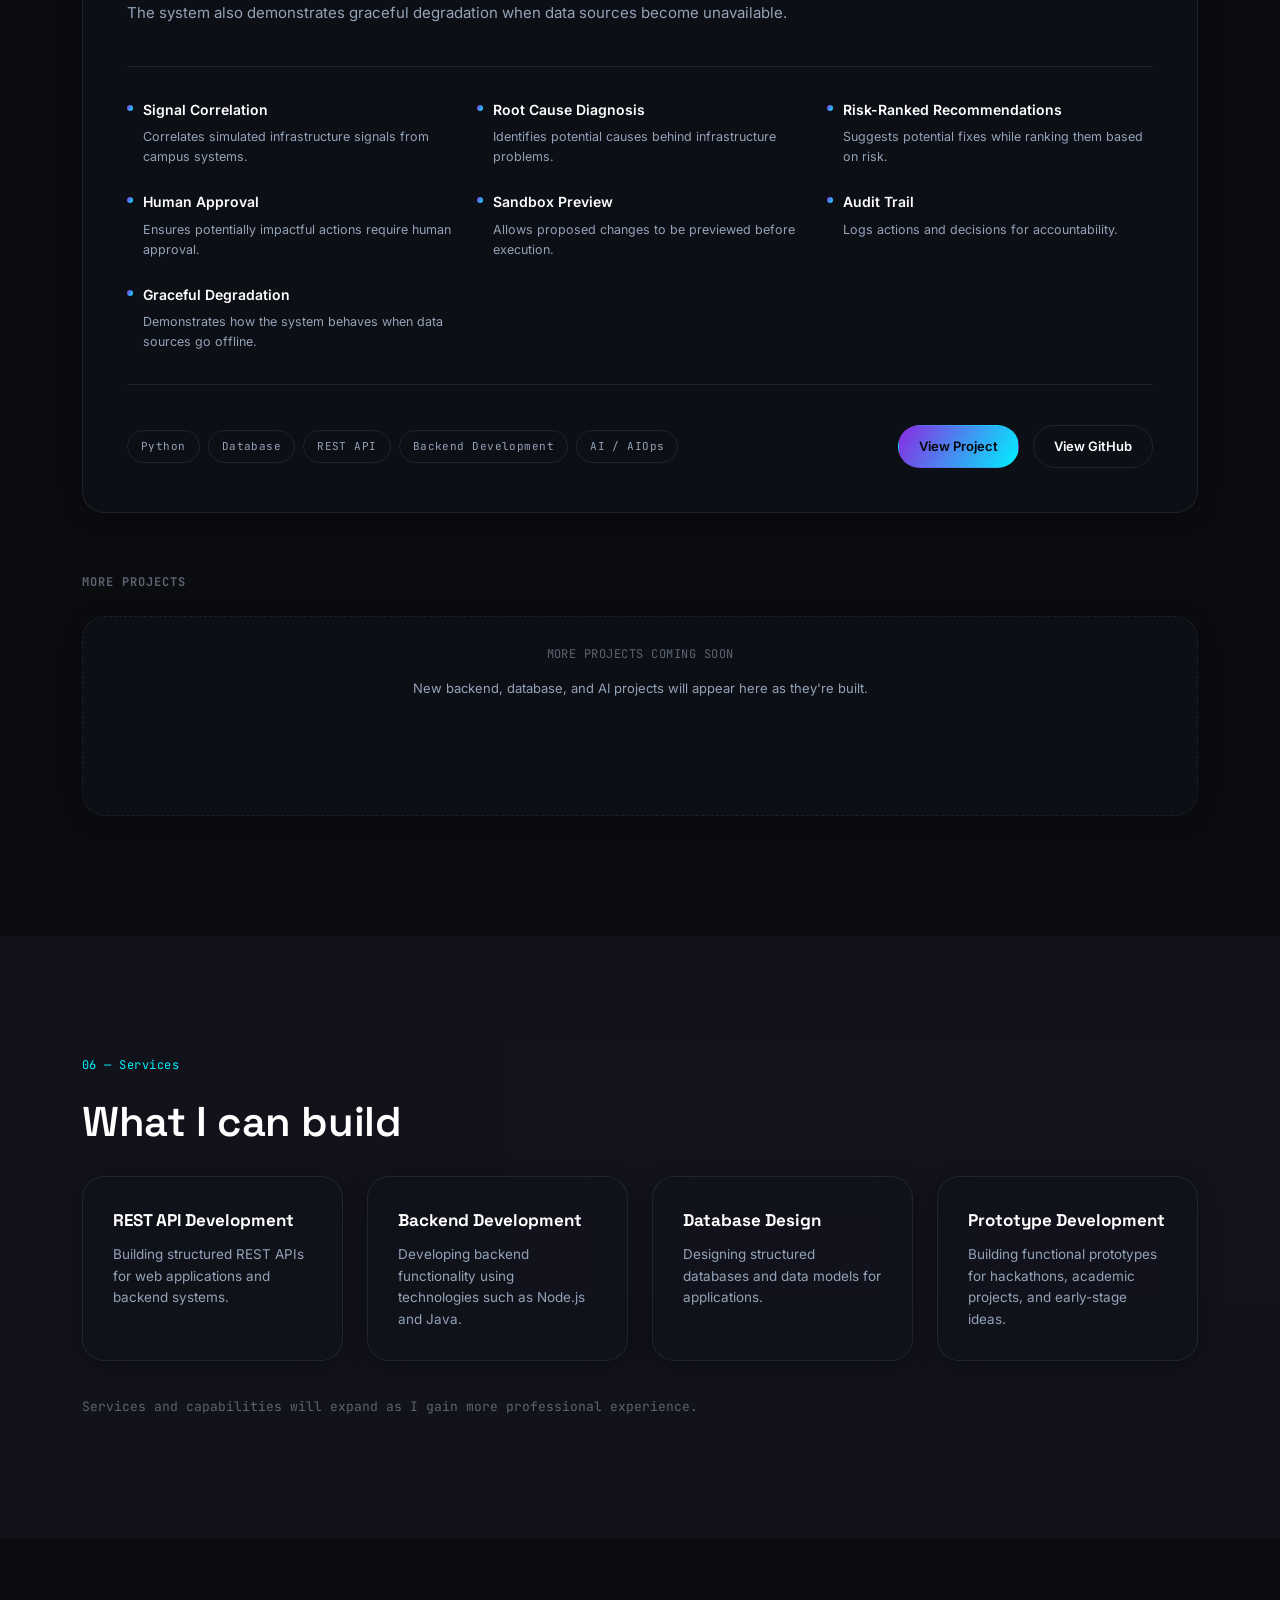
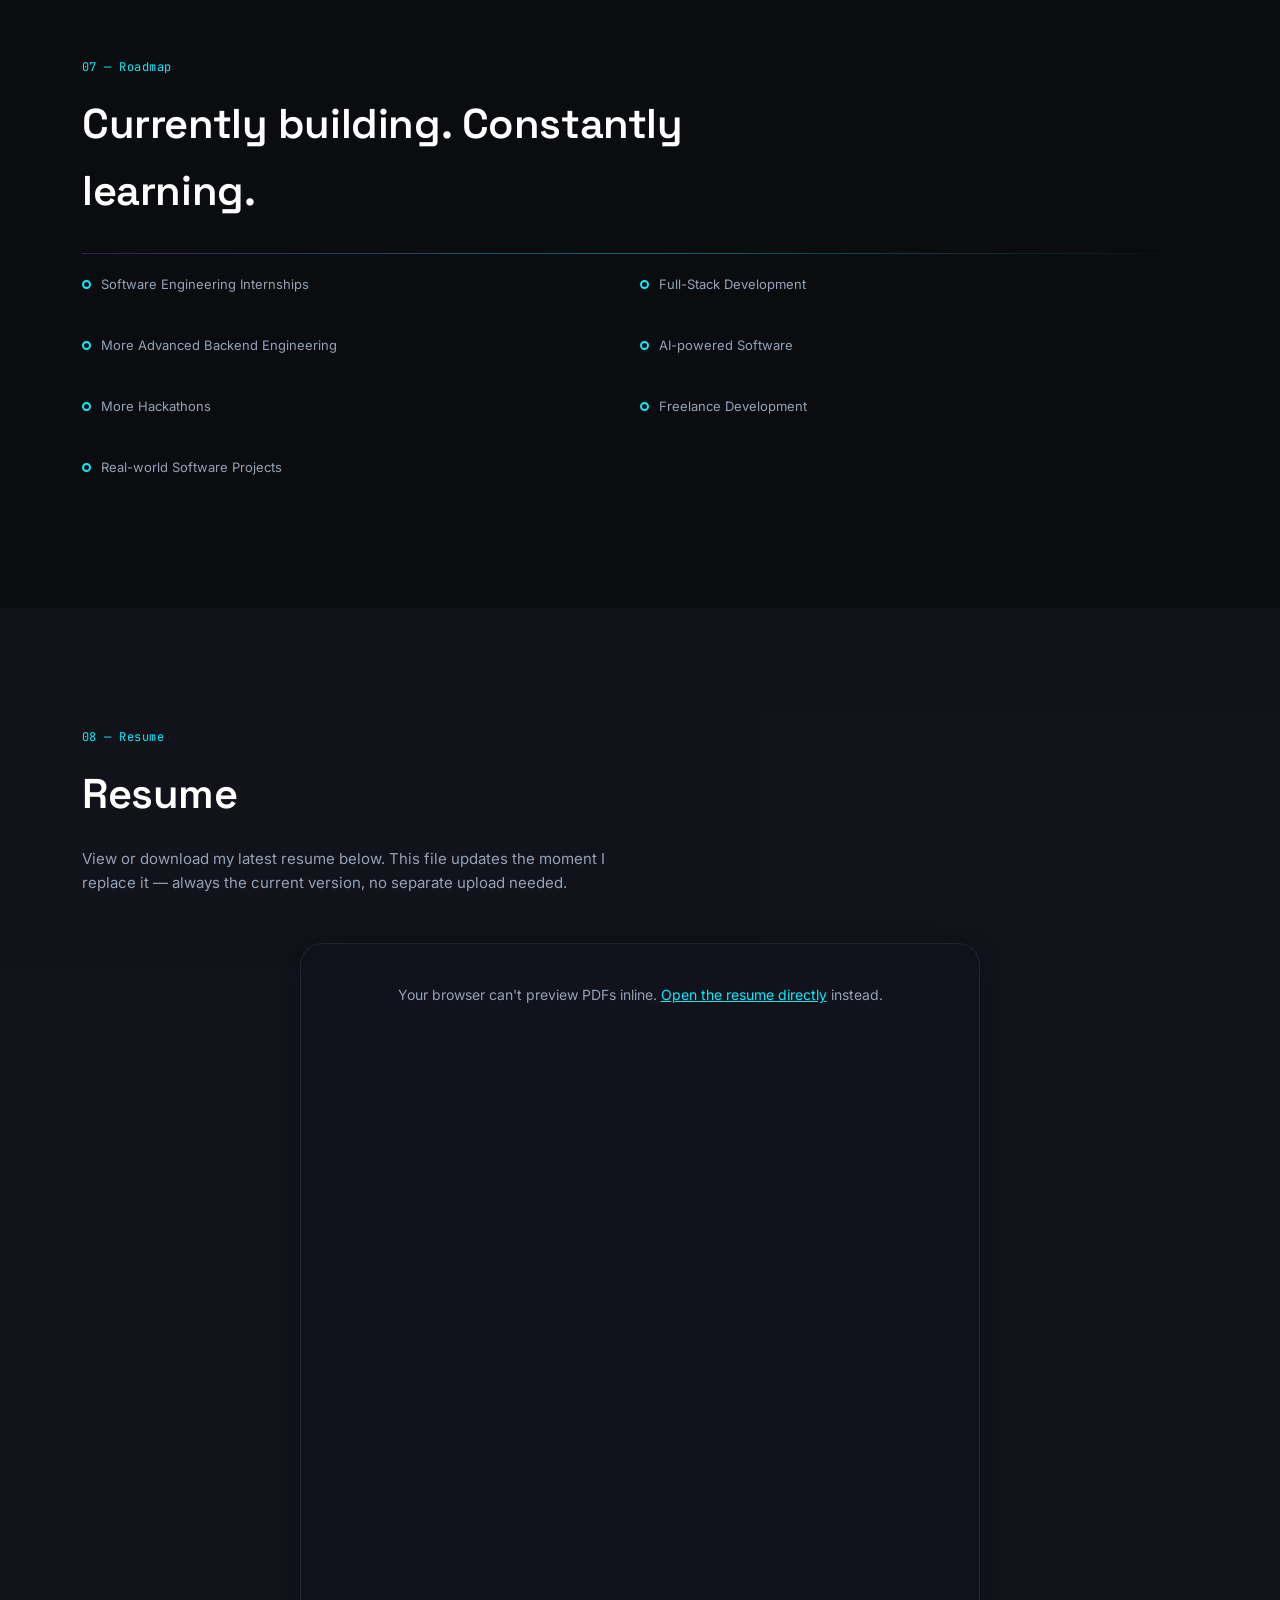
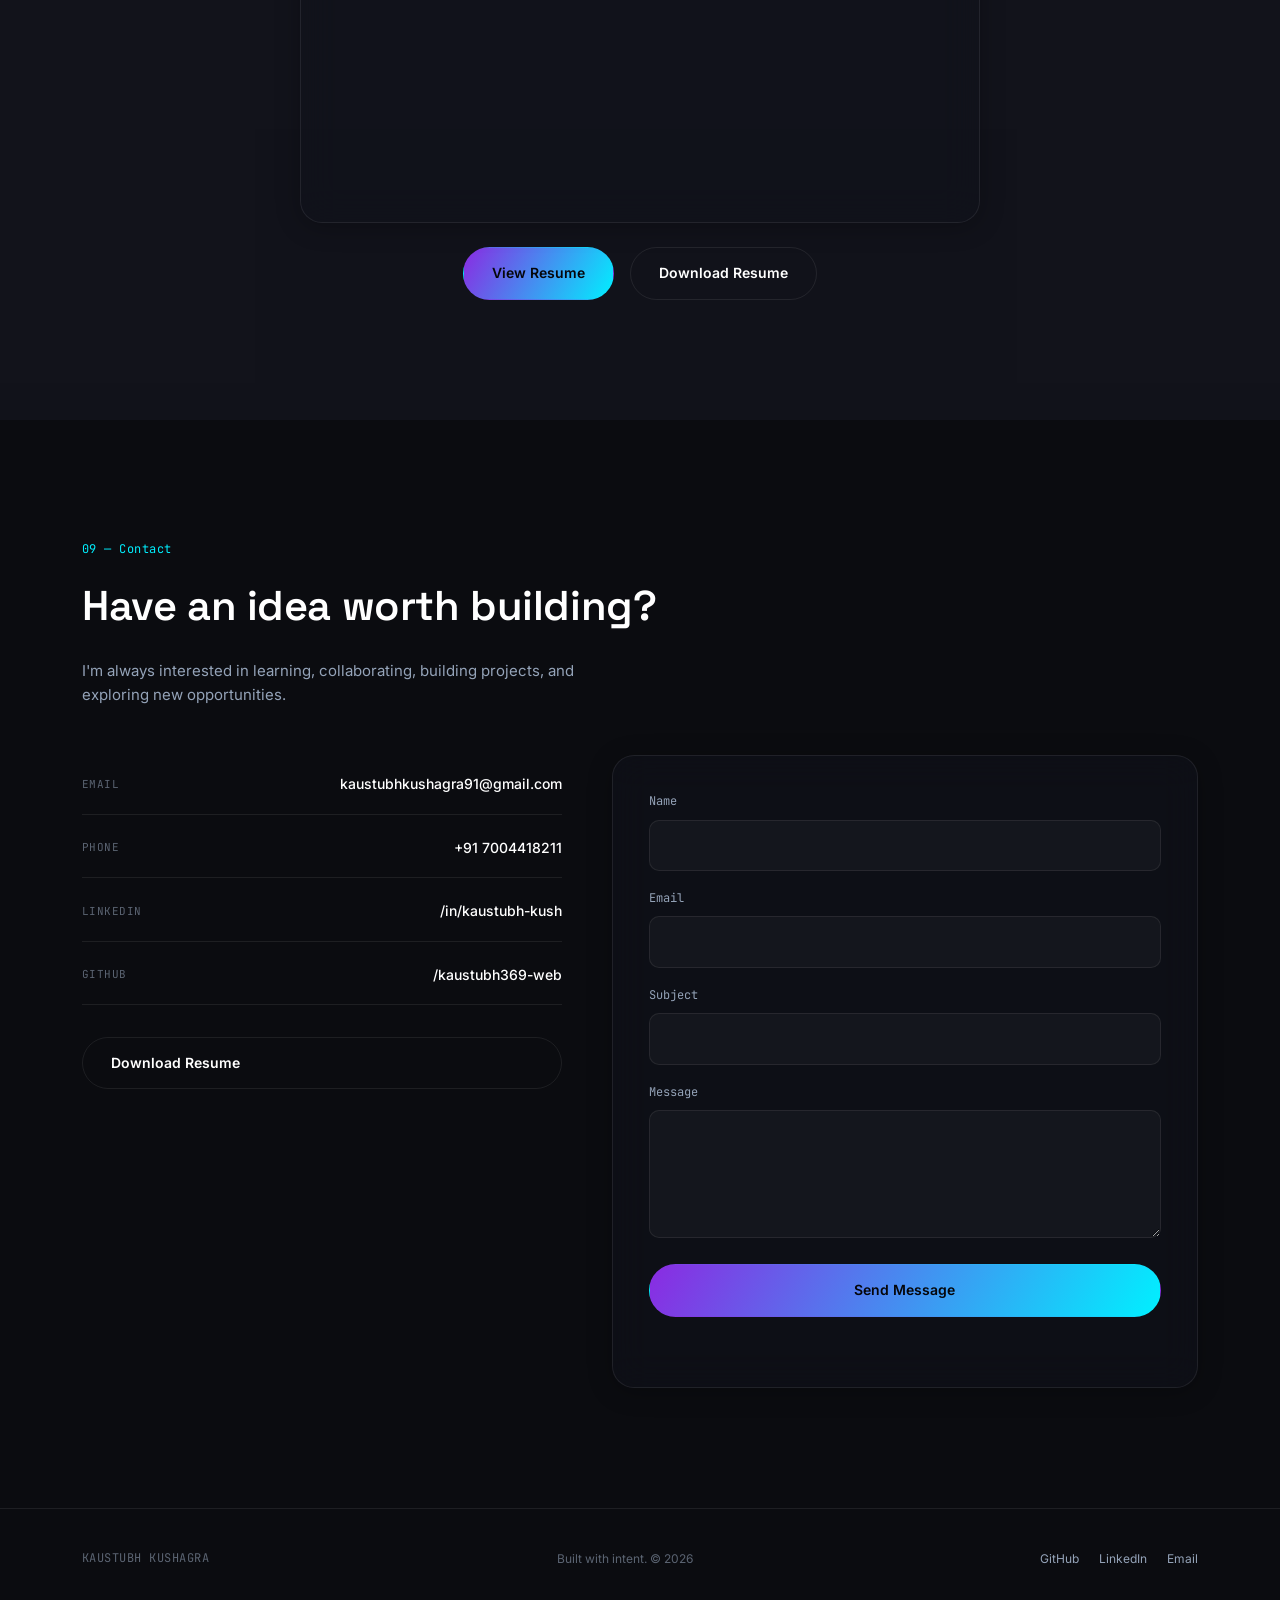
==== commit d5b5d1e3: "Update portfolio" ====
--- a/index.html
+++ b/index.html
@@ -121,7 +121,7 @@
     <div class="hero__portrait">
       <div class="hero__portrait-frame">
         <!-- EDIT: replace the placeholder below with <img src="your-photo.jpg" alt="Kaustubh Kushagra"> -->
-        <div class="kaustubh-portrait-placeholder" aria-hidden="true">
+        <div class="kaustubh.jpg" aria-hidden="true">
           <svg viewBox="0 0 120 120" fill="none" xmlns="http://www.w3.org/2000/svg">
             <circle cx="60" cy="45" r="22" stroke="currentColor" stroke-width="2"/>
             <path d="M20 105c4-22 20-33 40-33s36 11 40 33" stroke="currentColor" stroke-width="2" stroke-linecap="round"/>
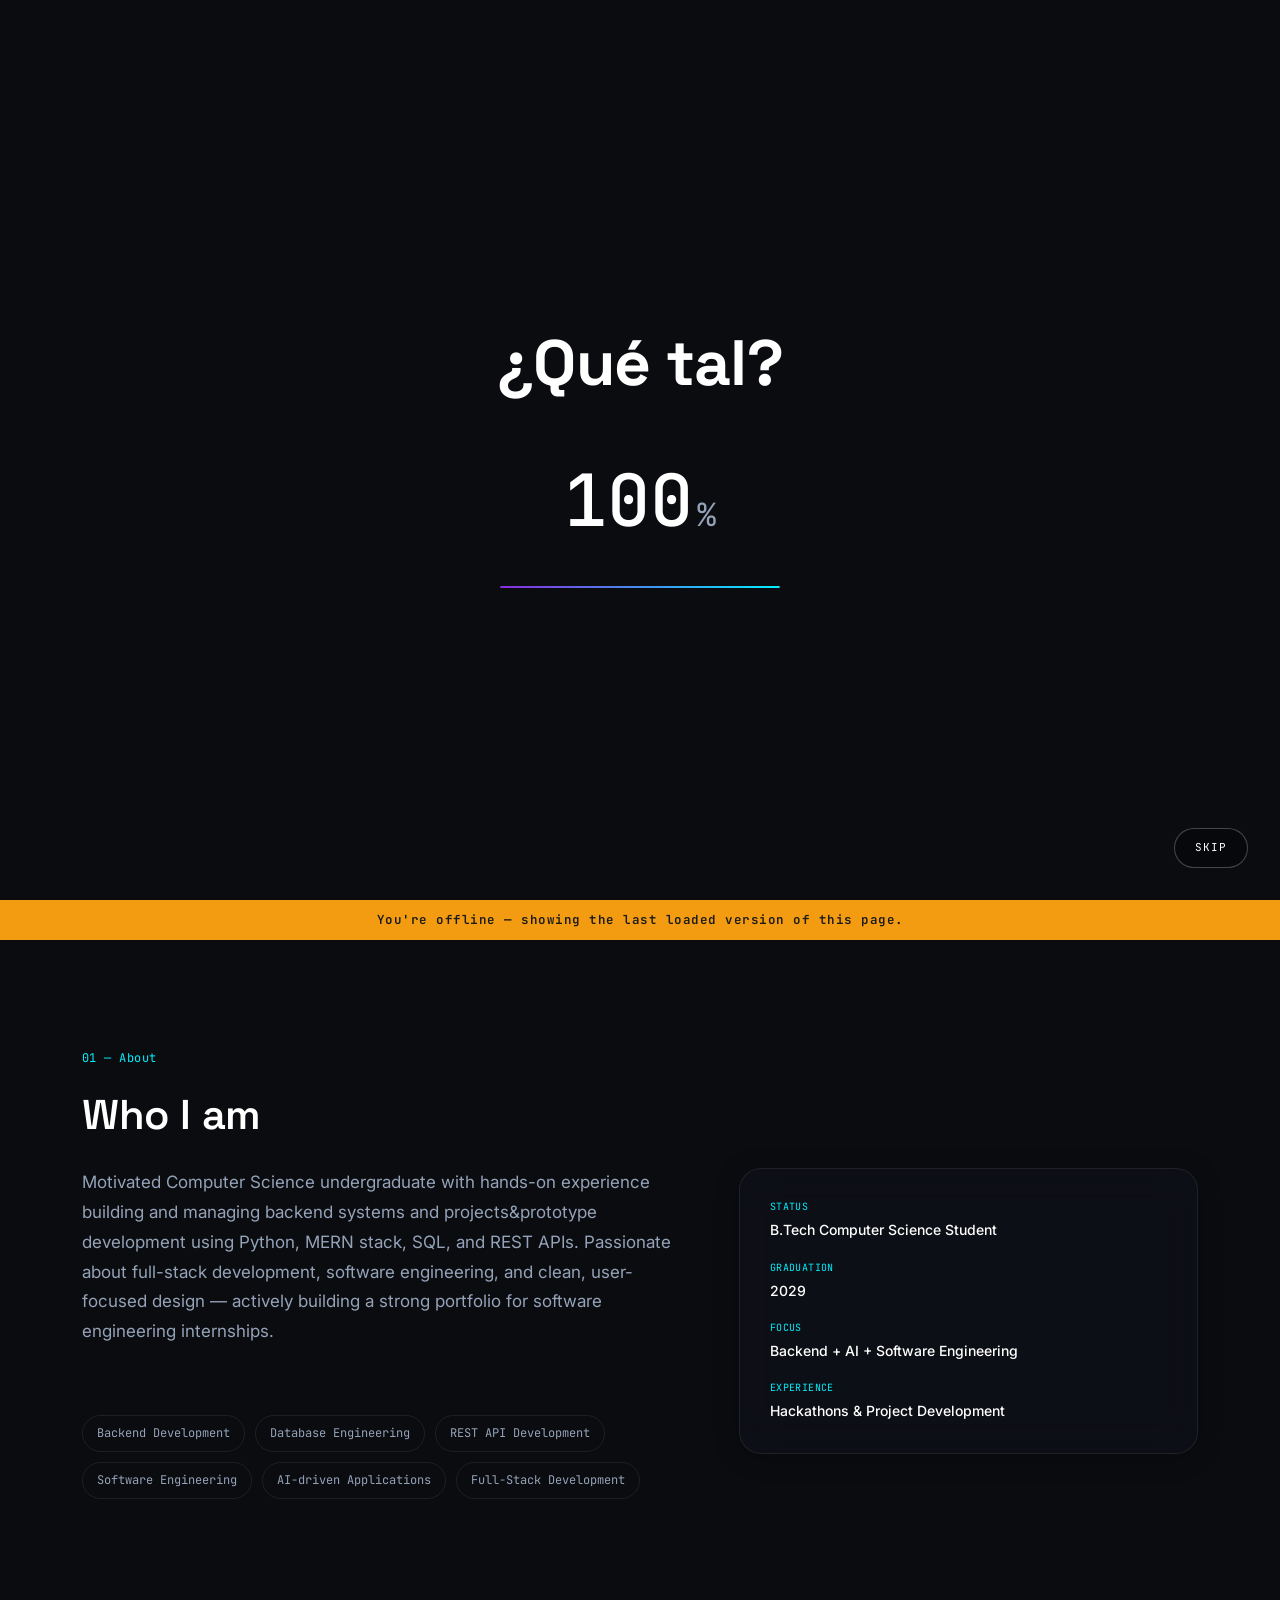
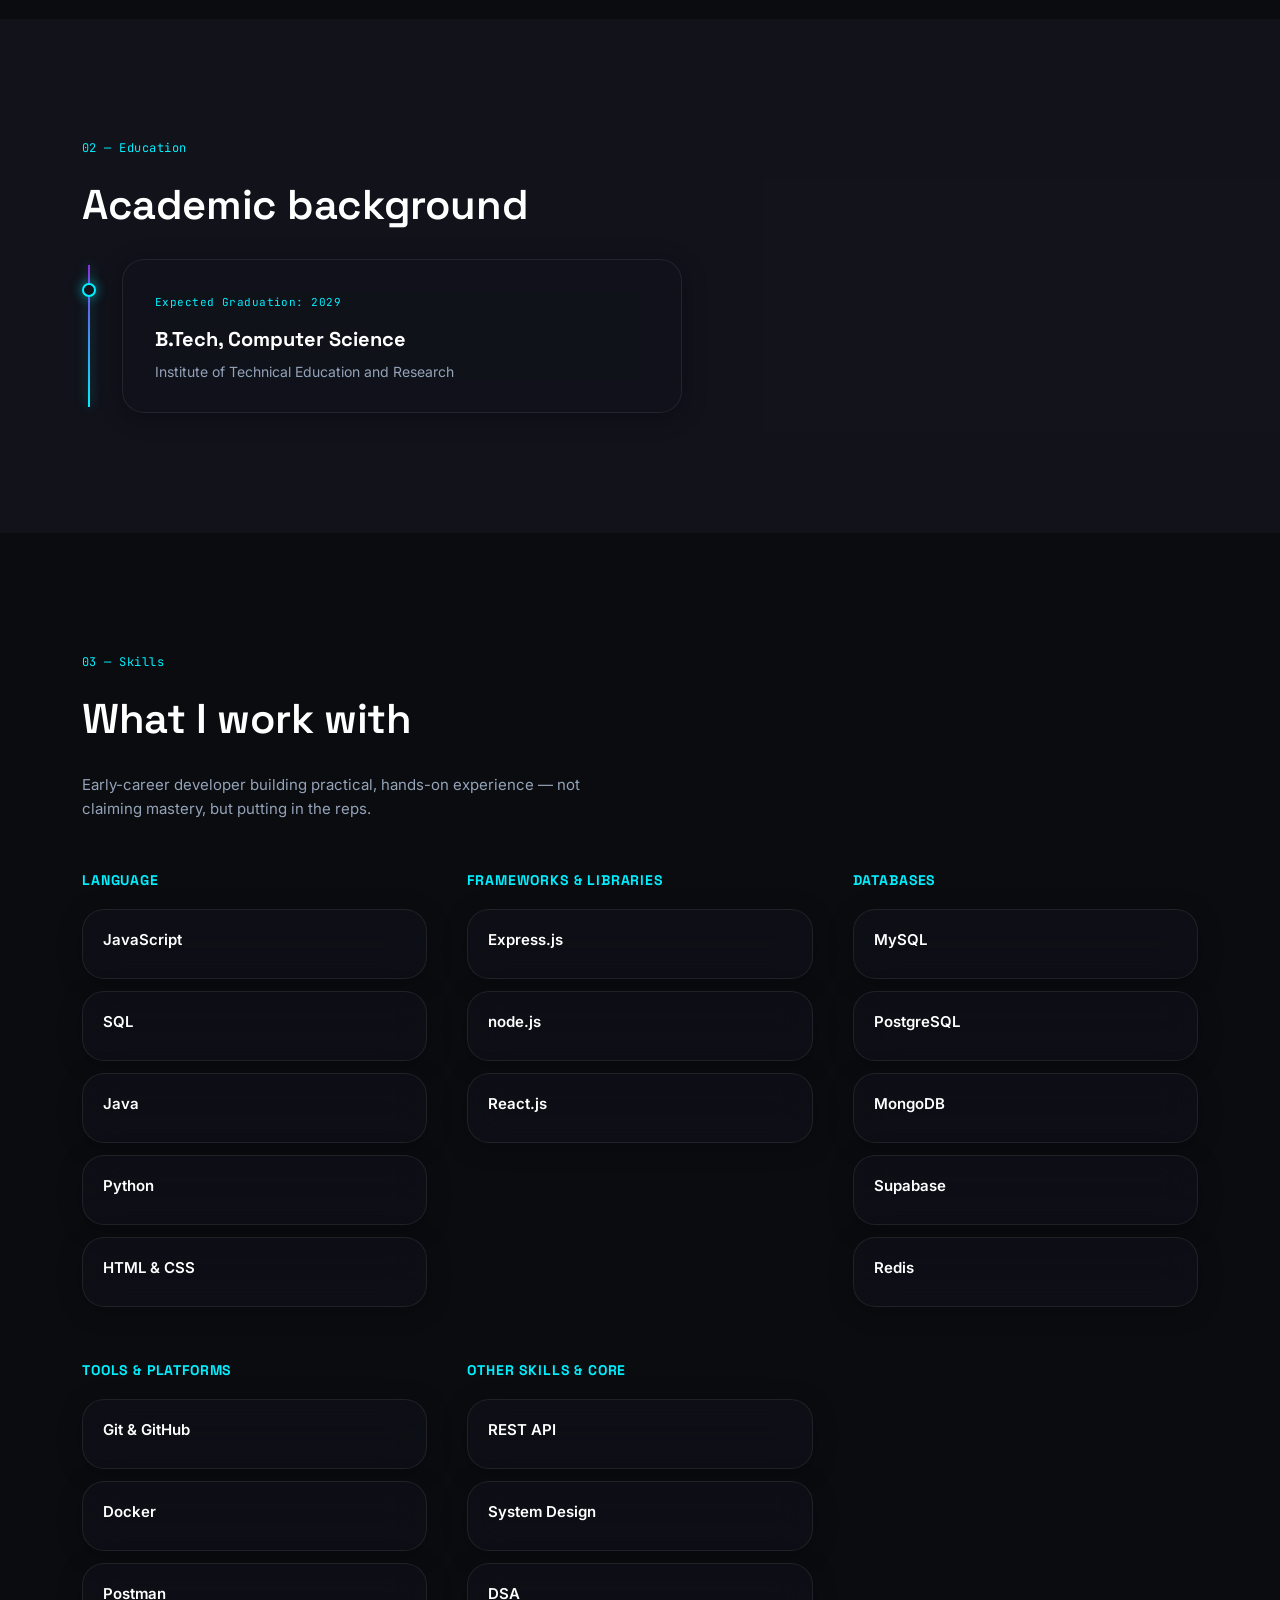
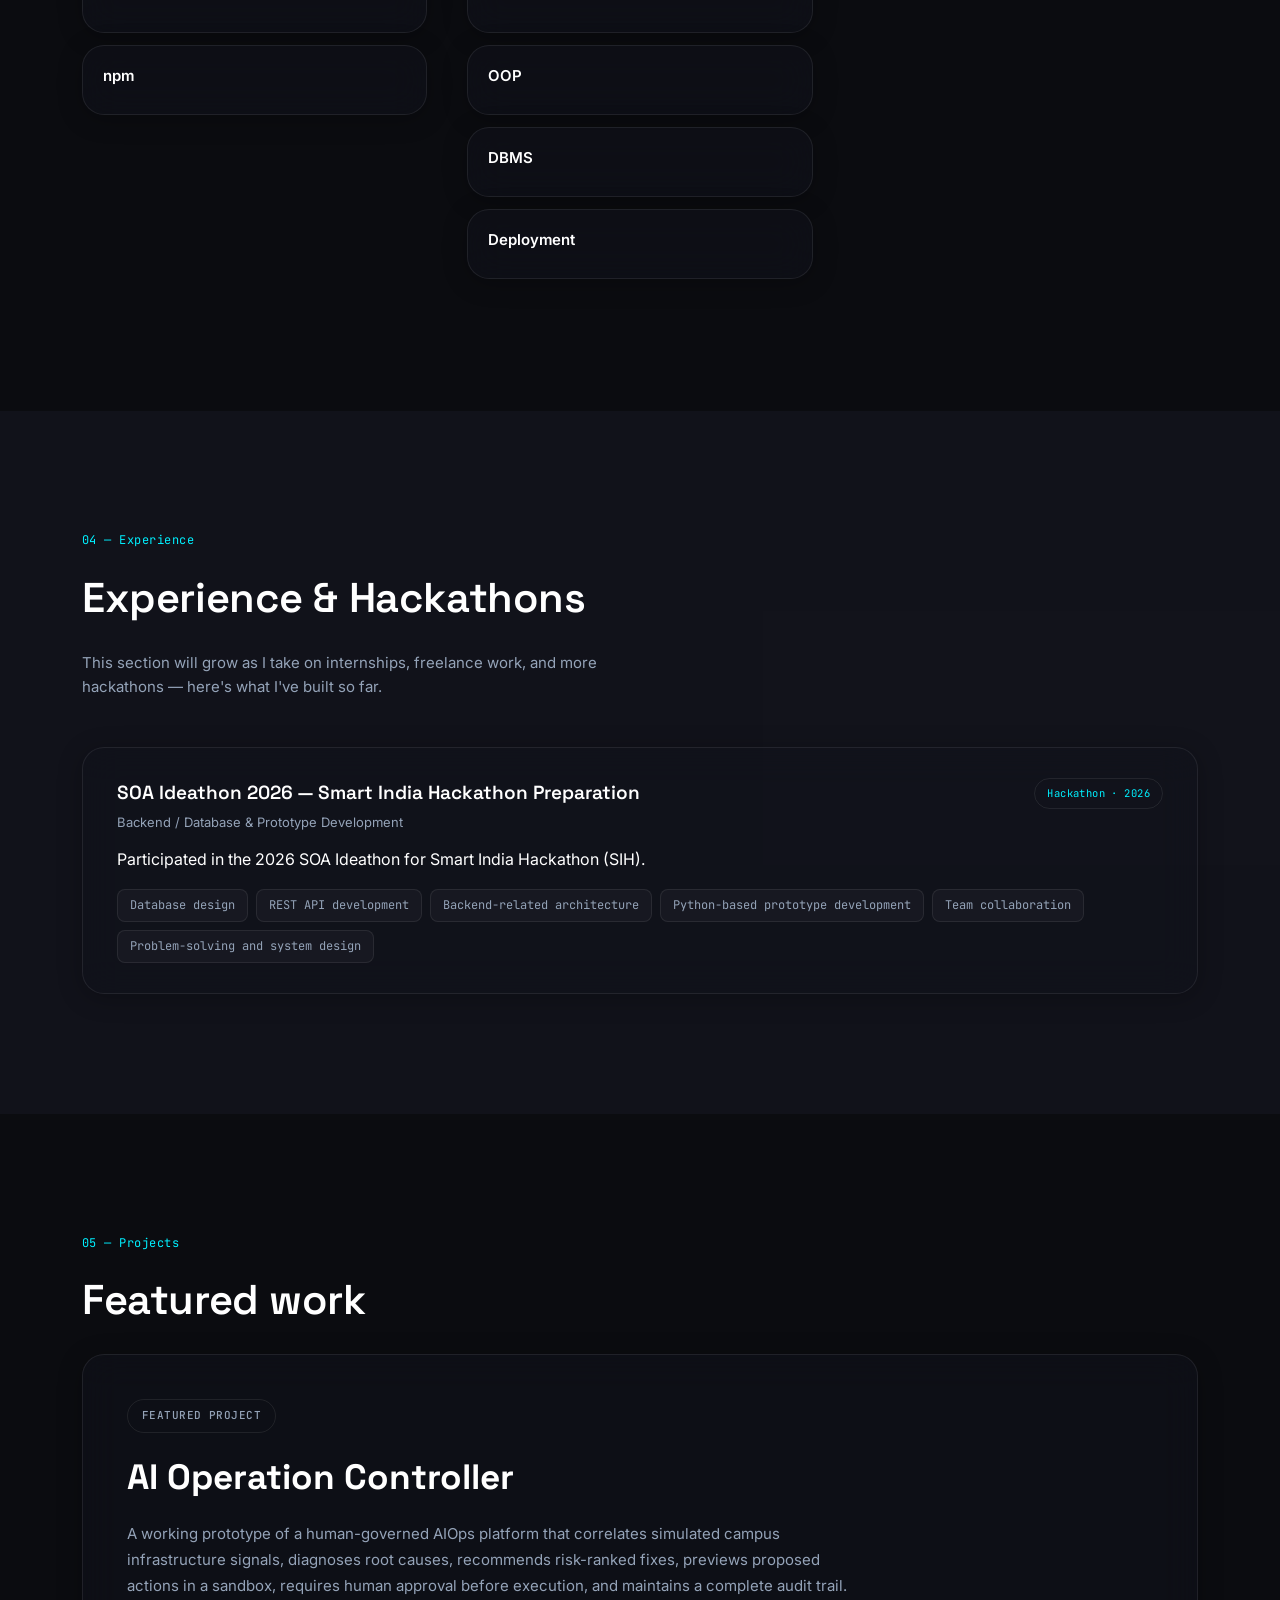
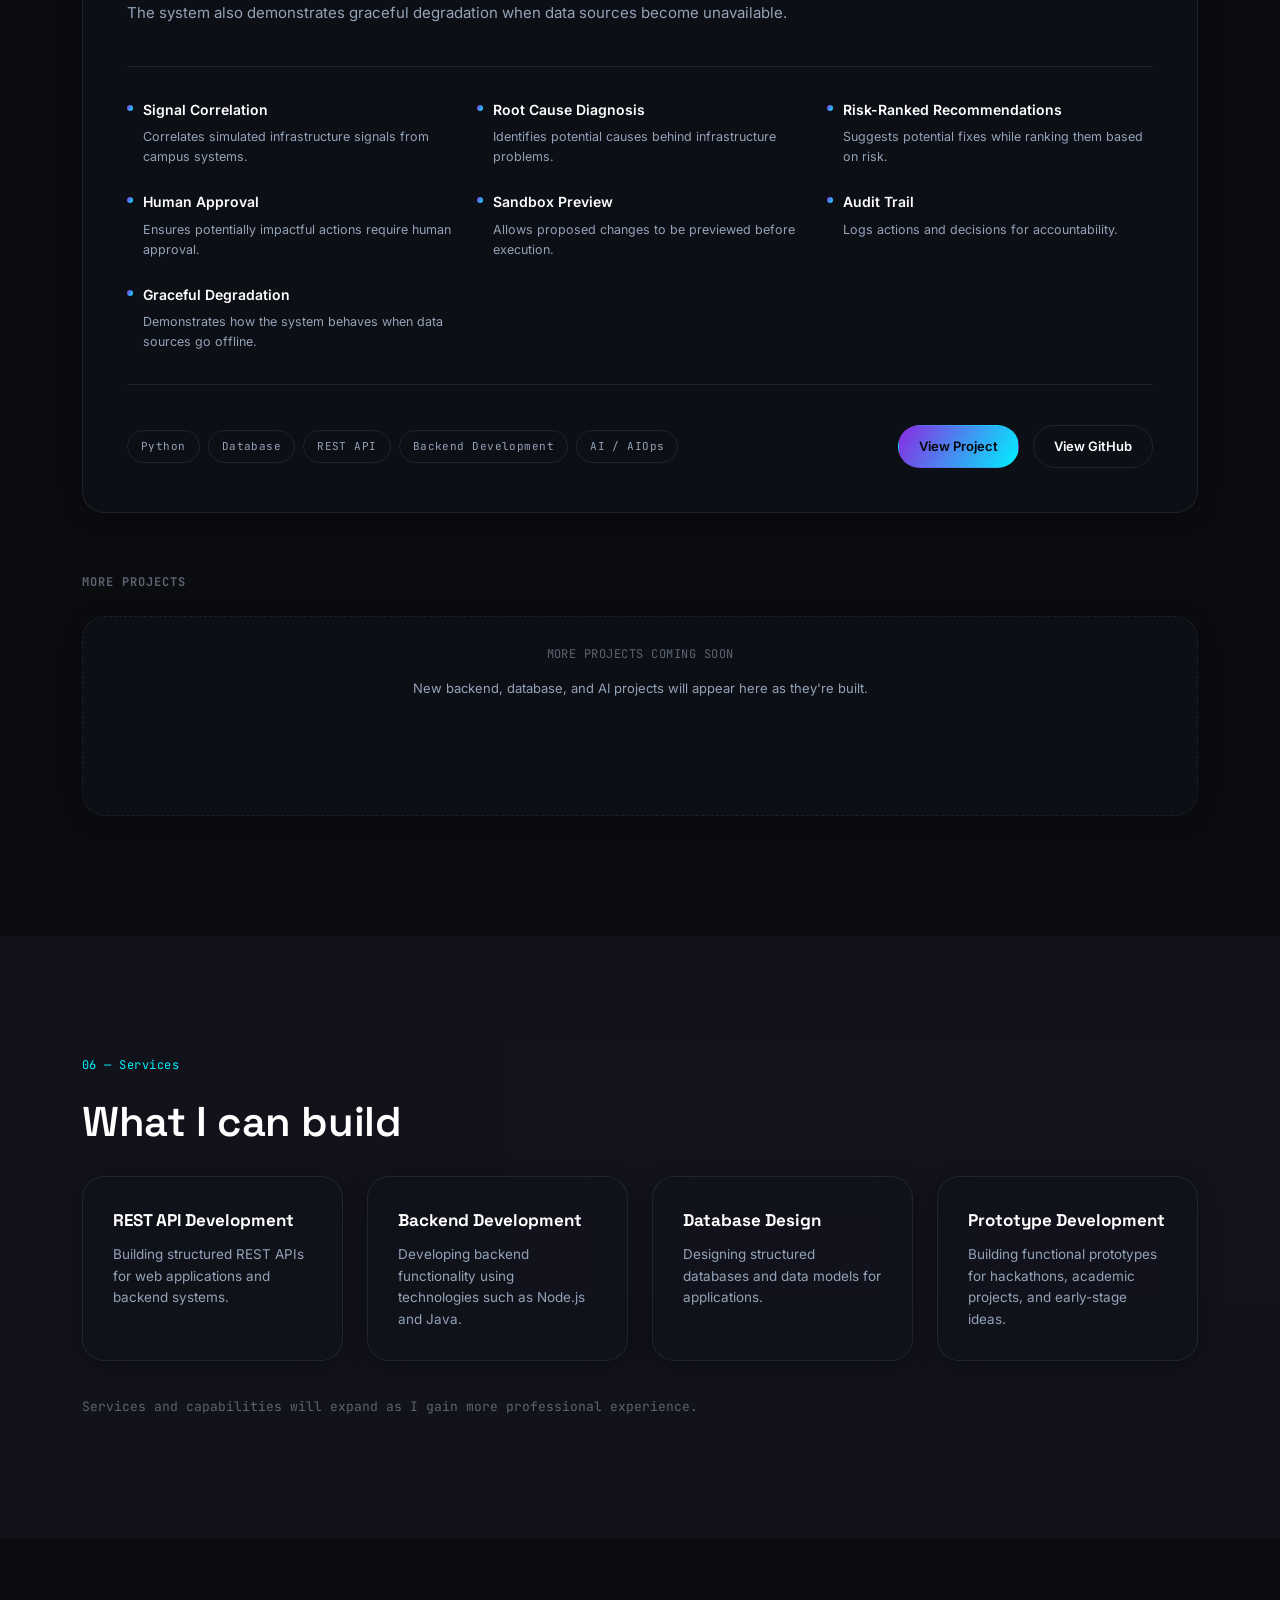
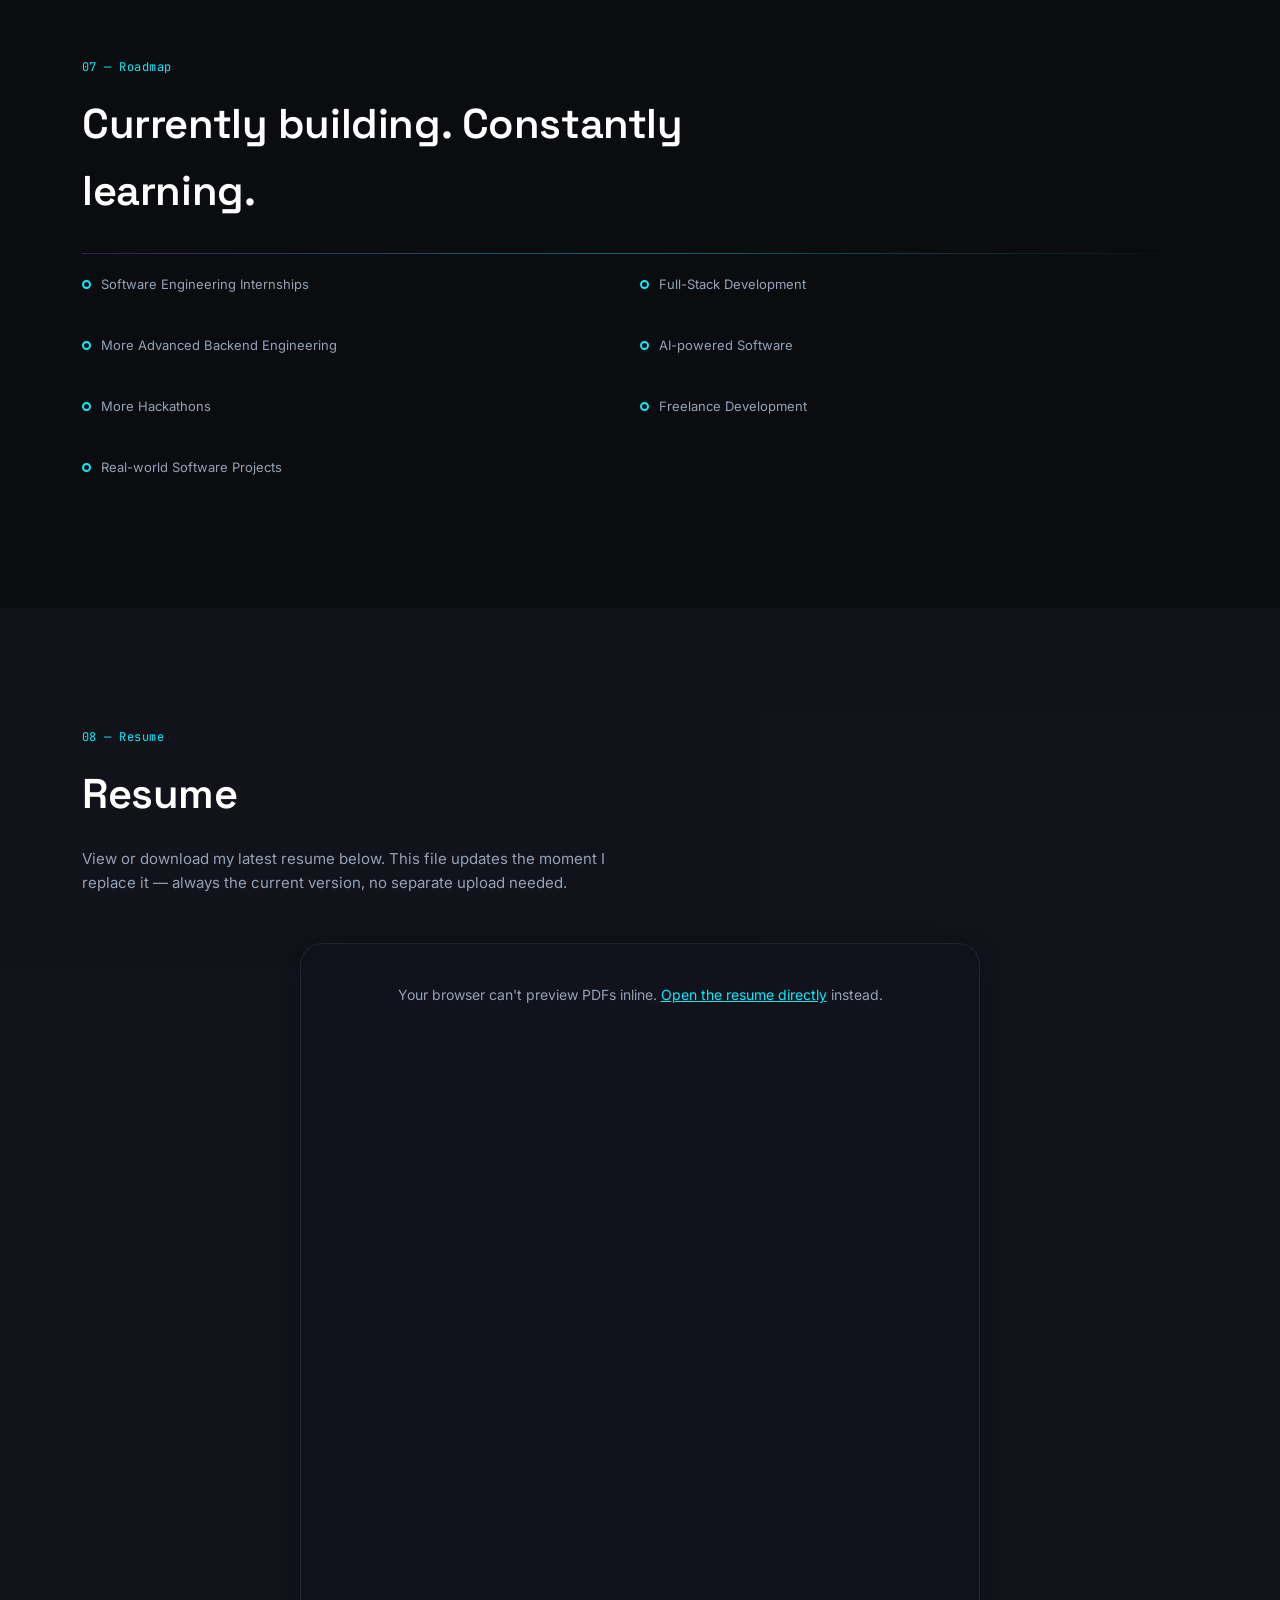
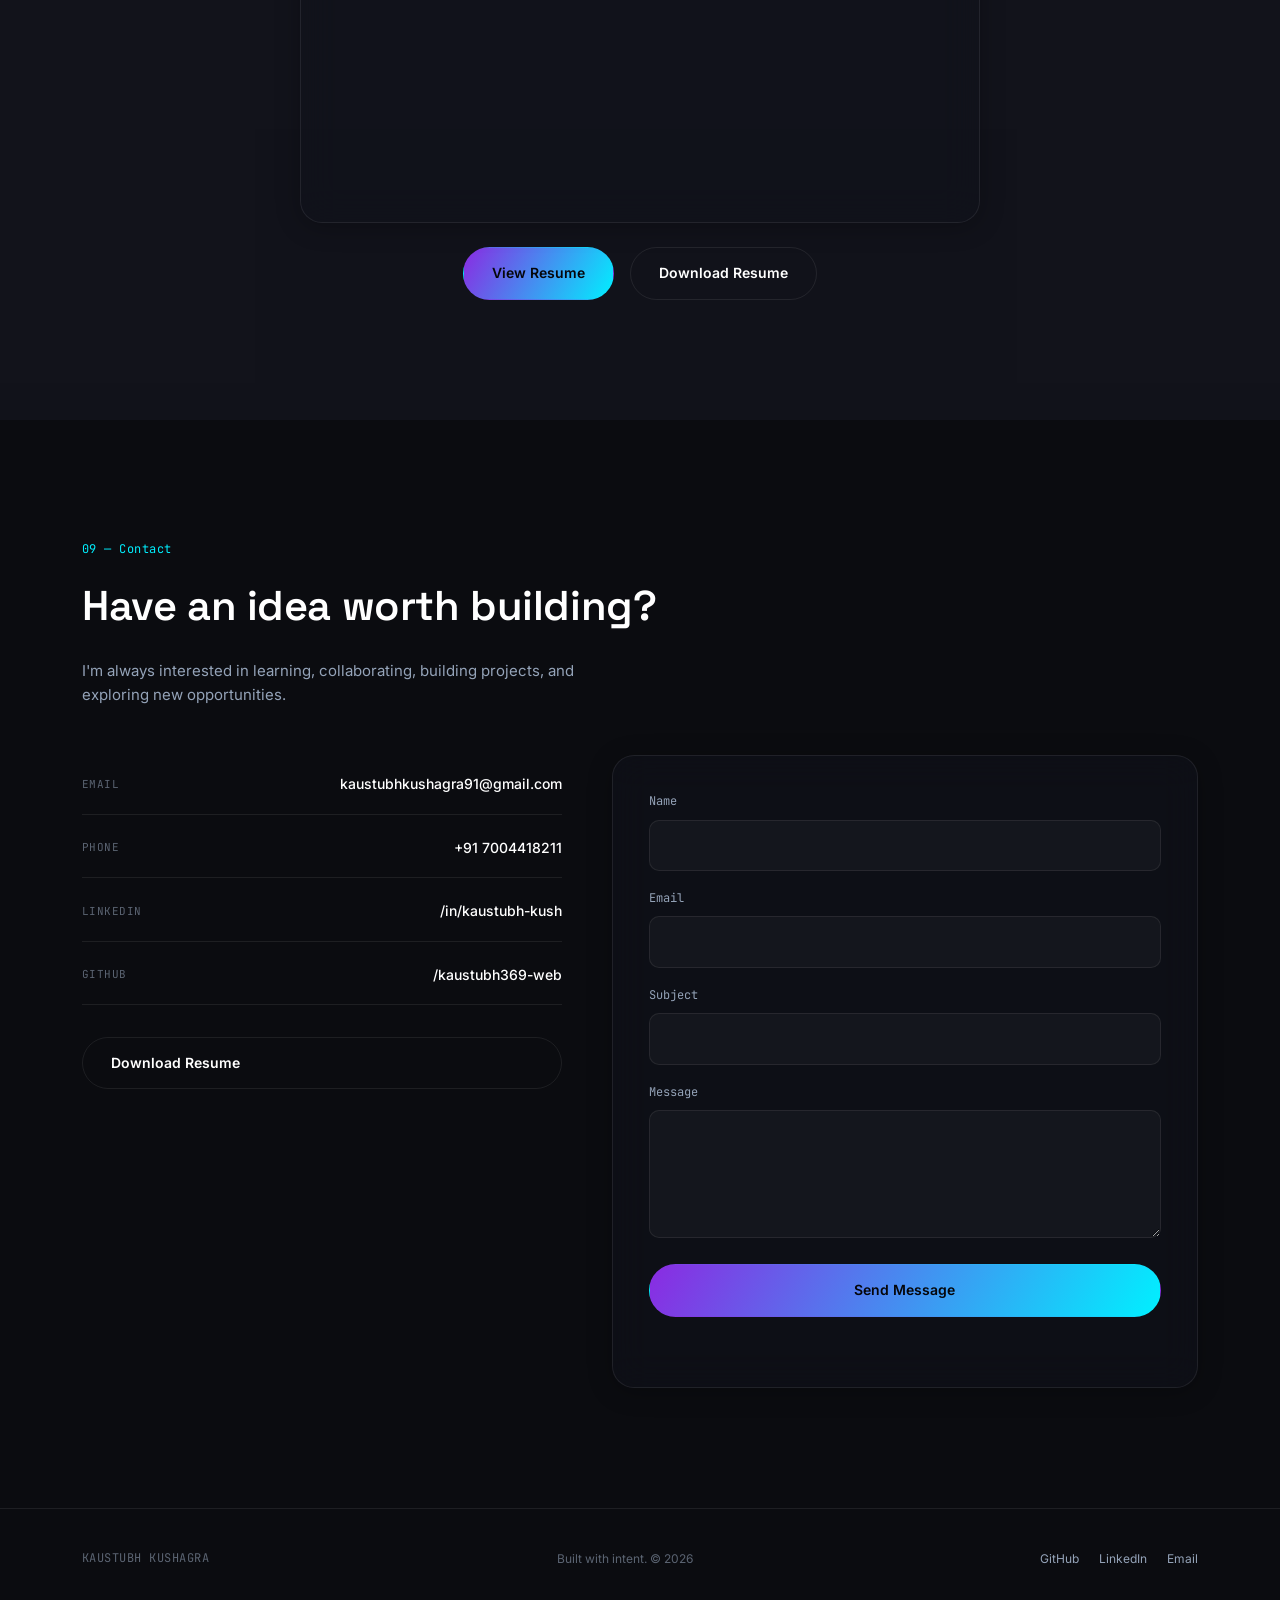
==== commit 44c7265f: "adding intro to website" ====
--- a/index.html
+++ b/index.html
@@ -15,20 +15,18 @@
 <body>
 
 <!-- ============================================================
-     INTRO SPLASH — plays once on load, then reveals the site.
-     Auto-skips instantly if the video fails to load, and respects
-     "reduce motion" accessibility settings.
+     INTRO SPLASH — a 0-100% loading animation cycling "hello" through
+     7 languages, then reveals the site. Respects "reduce motion"
+     accessibility settings.
 ============================================================ -->
 <div class="intro" id="intro">
-  <video
-    class="intro__video"
-    id="introVideo"
-    src="intro.mp4"
-    autoplay
-    muted
-    playsinline
-    aria-hidden="true"
-  ></video>
+  <div class="intro__content">
+    <div class="intro__greeting" id="introGreeting" aria-live="polite">Hello</div>
+    <div class="intro__counter">
+      <span class="intro__percent" id="introPercent">0</span><span class="intro__percent-sign">%</span>
+    </div>
+    <div class="intro__bar"><div class="intro__bar-fill" id="introBarFill"></div></div>
+  </div>
   <button class="intro__skip mono" id="introSkip" aria-label="Skip intro">SKIP</button>
 </div>
 
--- a/style.css
+++ b/style.css
@@ -107,10 +107,62 @@
   opacity: 0;
   pointer-events: none;
 }
-.intro__video {
-  width: 100%;
+.intro__content {
+  display: flex;
+  flex-direction: column;
+  align-items: center;
+  gap: 28px;
+}
+
+.intro__greeting {
+  font-family: var(--font-display);
+  font-weight: 700;
+  font-size: clamp(2.2rem, 6vw, 4rem);
+  color: var(--text-primary);
+  letter-spacing: -0.01em;
+  min-height: 1.2em;
+}
+.intro__greeting--pulse {
+  animation: introGreetingPulse 0.5s var(--ease);
+}
+@keyframes introGreetingPulse {
+  0%   { opacity: 0; transform: translateY(10px) scale(0.97); }
+  100% { opacity: 1; transform: translateY(0) scale(1); }
+}
+
+.intro__counter {
+  display: flex;
+  align-items: baseline;
+  font-family: var(--font-mono);
+  color: var(--text-secondary);
+}
+.intro__percent {
+  font-size: clamp(2.6rem, 8vw, 4.5rem);
+  font-weight: 500;
+  color: var(--text-primary);
+  min-width: 2.4ch;
+  text-align: right;
+  font-variant-numeric: tabular-nums;
+}
+.intro__percent-sign {
+  font-size: clamp(1.4rem, 3vw, 2rem);
+  margin-left: 4px;
+  color: var(--text-secondary);
+}
+
+.intro__bar {
+  width: min(280px, 60vw);
+  height: 2px;
+  background: rgba(255, 255, 255, 0.12);
+  border-radius: 999px;
+  overflow: hidden;
+}
+.intro__bar-fill {
   height: 100%;
-  object-fit: cover;
+  width: 0%;
+  background: var(--accent-gradient);
+  border-radius: 999px;
+  transition: width 0.1s linear;
 }
 .intro__skip {
   position: absolute;
